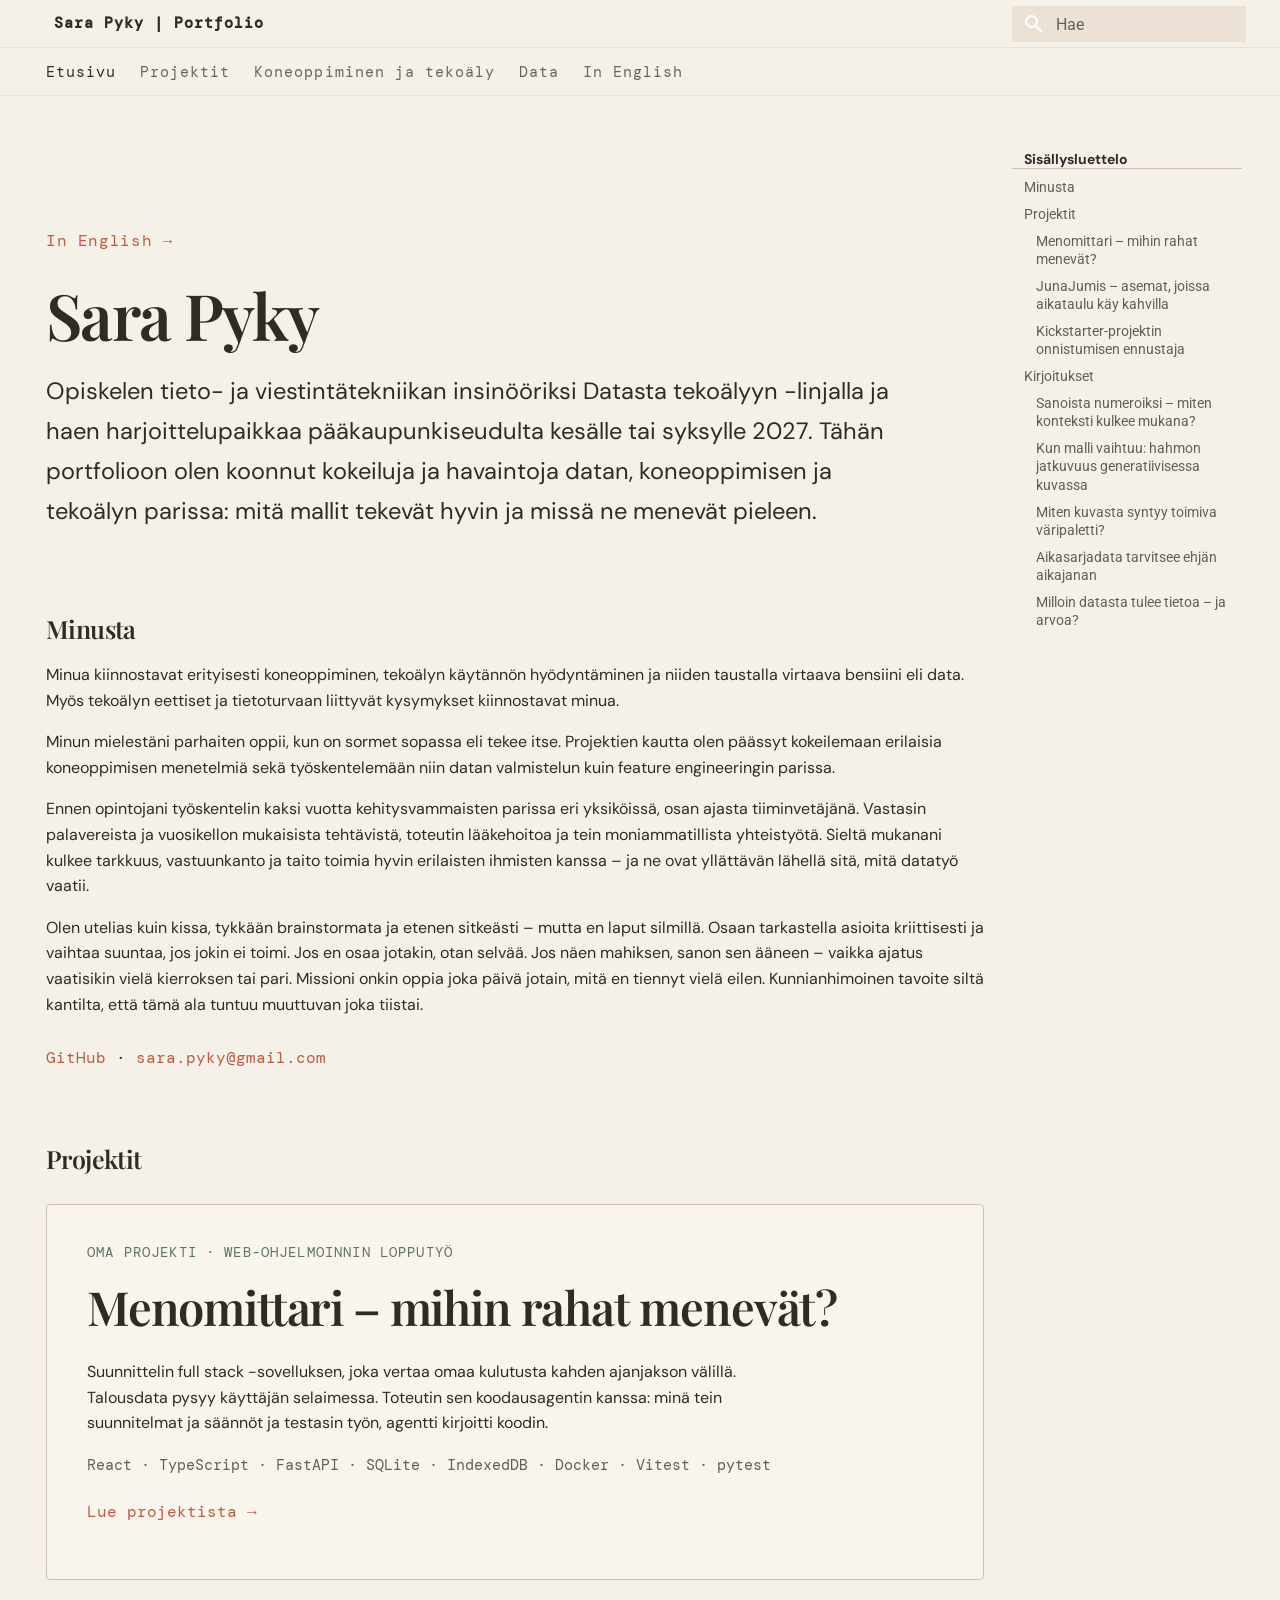
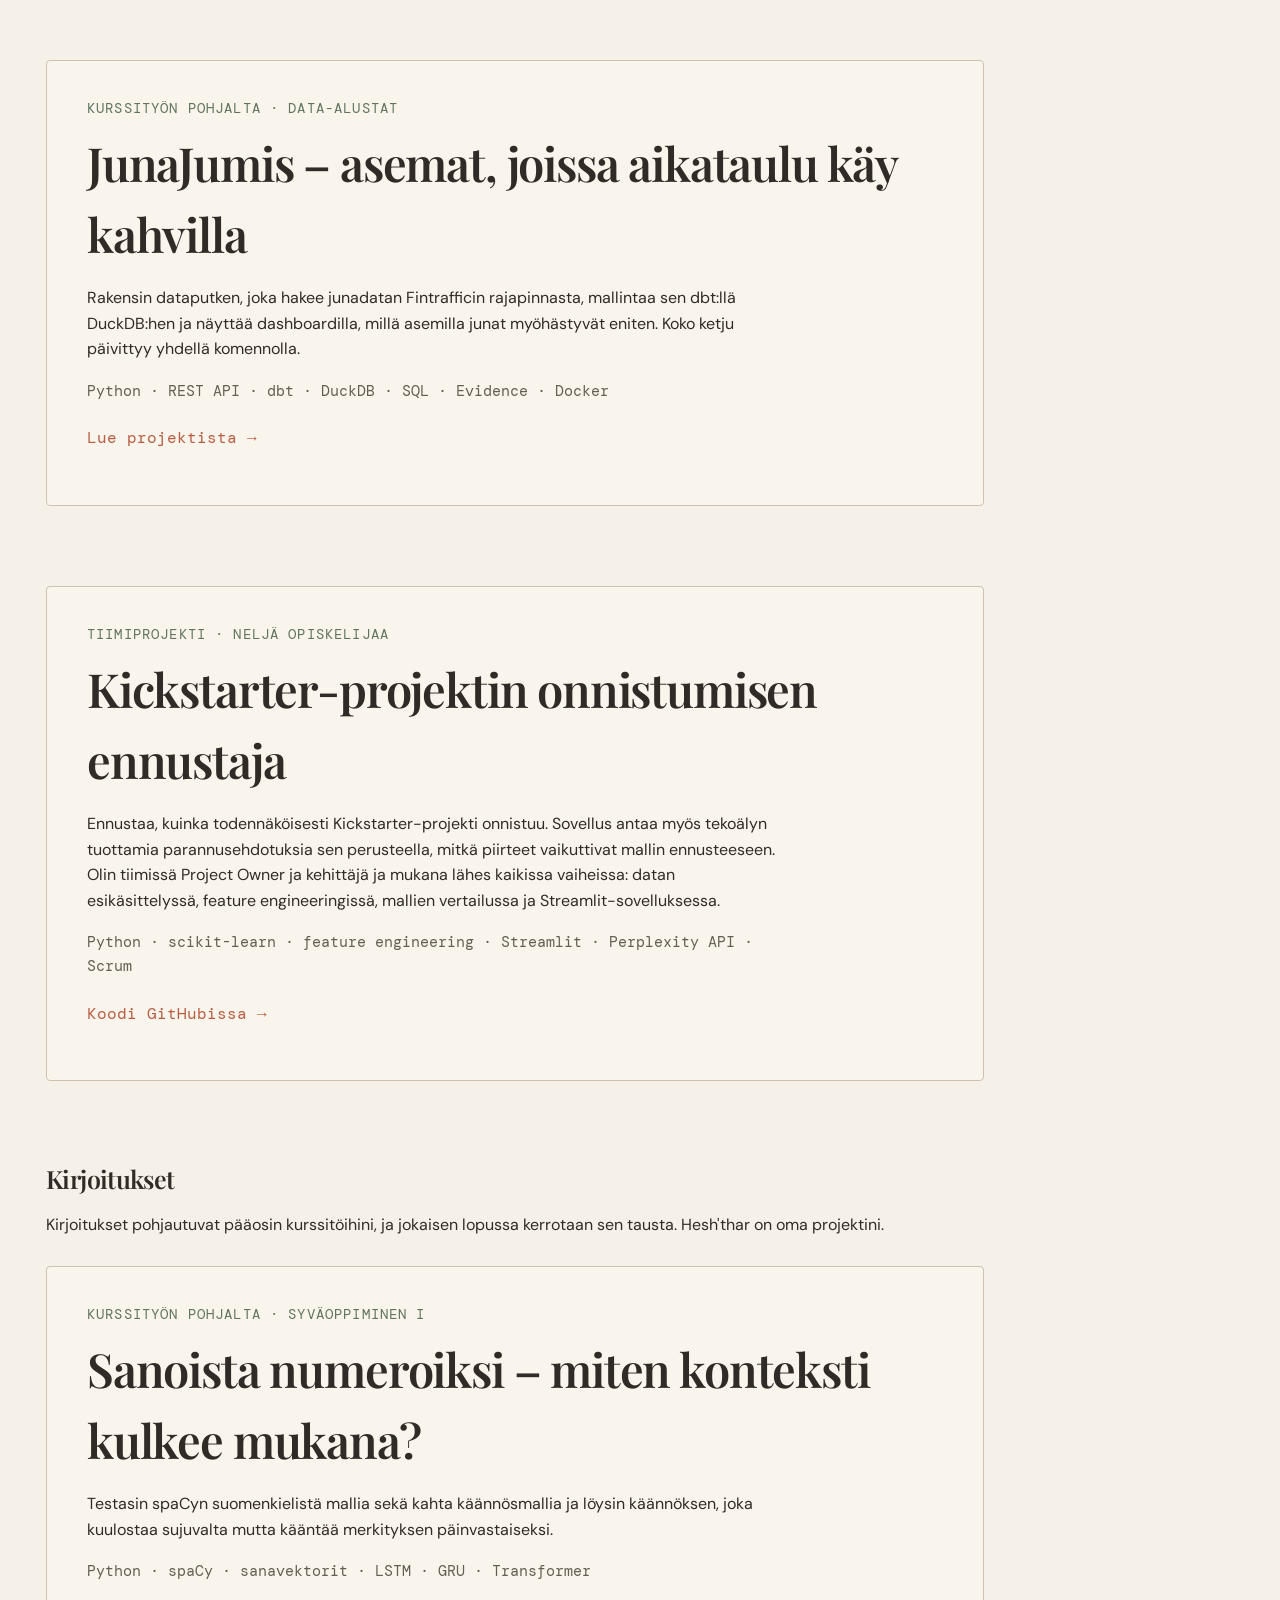
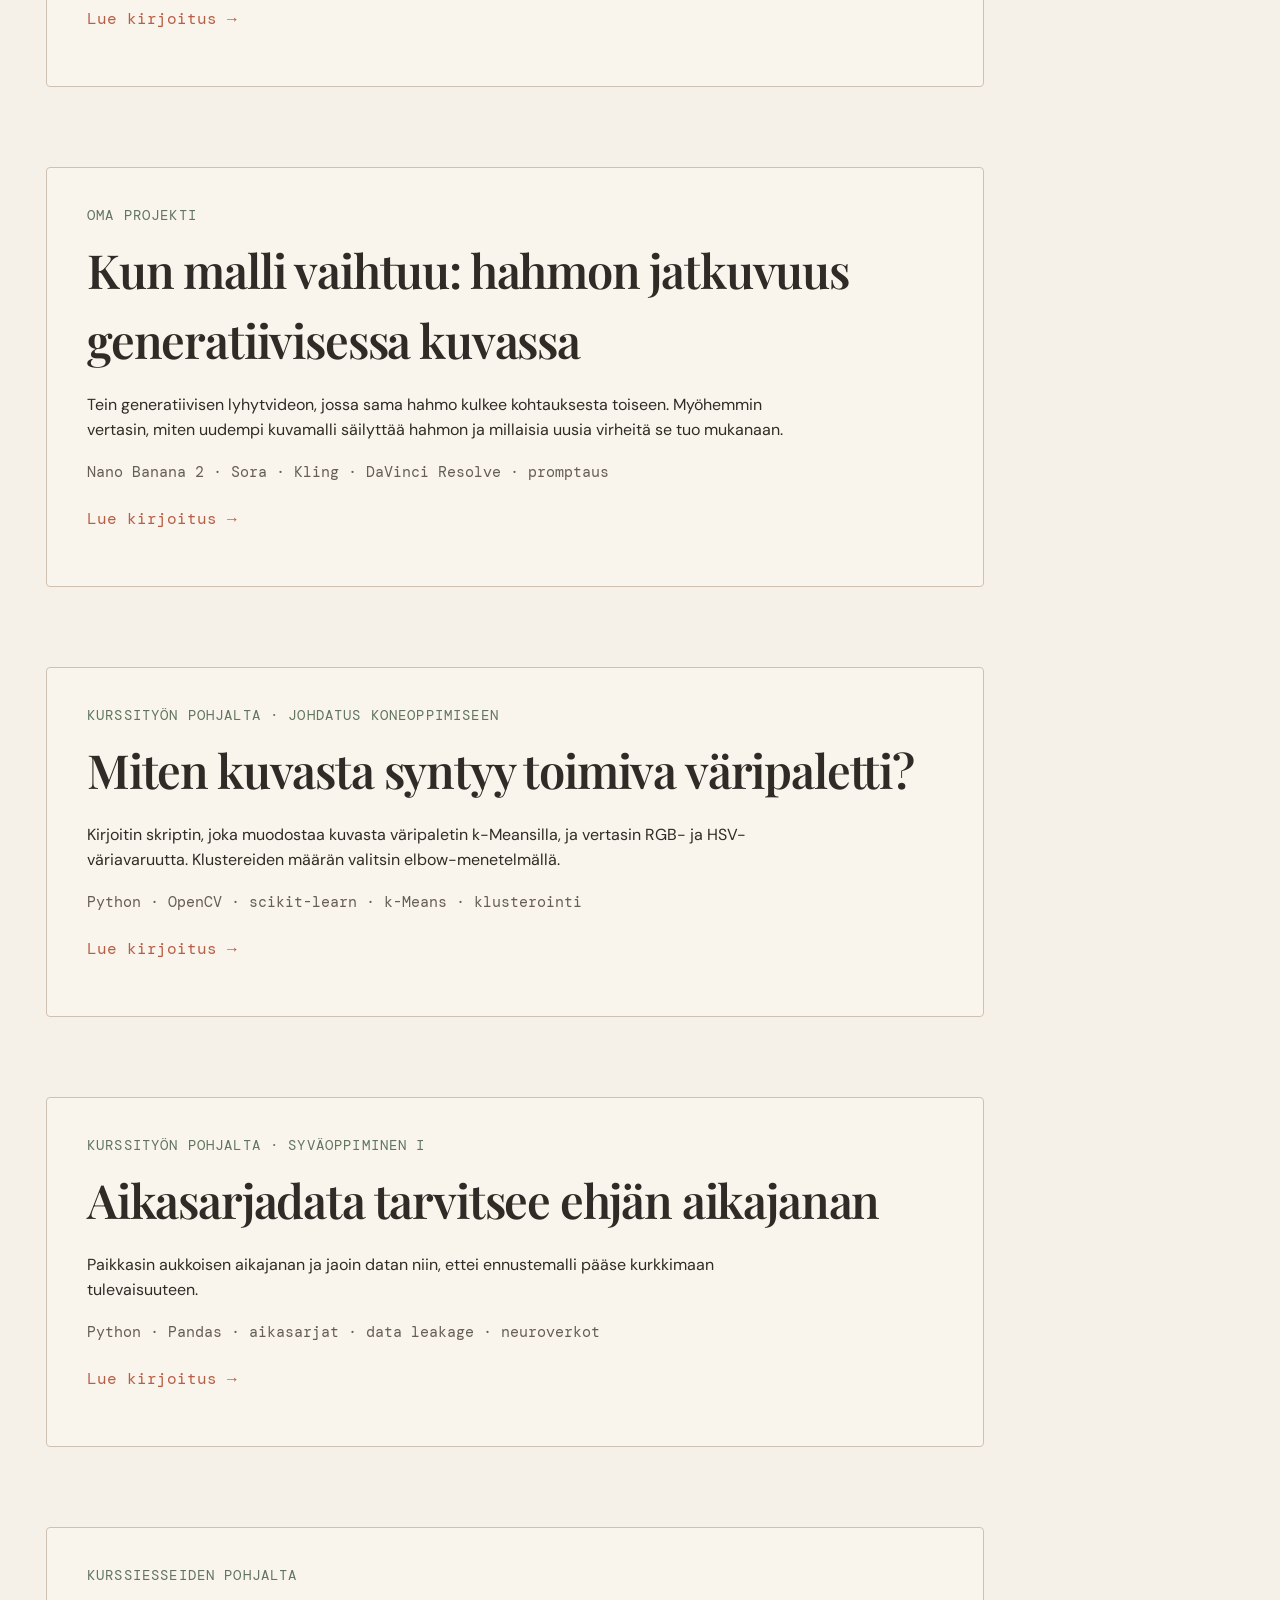
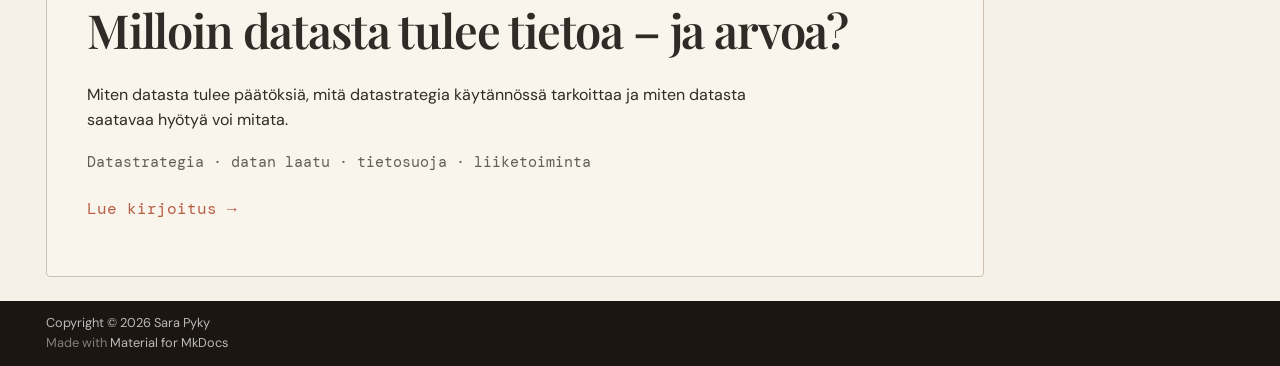
==== index.html @ c386d6b2 "Deploy portfolio 26f3a82" ====
<!doctype html>
<html lang="fi" class="no-js">
  <head>
    
      <meta charset="utf-8">
      <meta name="viewport" content="width=device-width,initial-scale=1">
      
        <meta name="description" content="Datasta tekoälyyn -opiskelijan kokeiluja ja kirjoituksia datasta, koneoppimisesta ja tekoälystä">
      
      
      
        <link rel="canonical" href="https://tuuturulla.github.io/">
      
      
      
        <link rel="next" href="projektit/menomittari/">
      
      
        
      
      
      <link rel="icon" href="assets/images/favicon.png">
      <meta name="generator" content="mkdocs-1.6.1, mkdocs-material-9.8.2">
    
    
      
        <title>Sara Pyky | Portfolio</title>
      
    
    
      <link rel="stylesheet" href="assets/stylesheets/main.57a0d79d.min.css">
      
        
        <link rel="stylesheet" href="assets/stylesheets/palette.fb2fffe2.min.css">
      
      


    
    
      
    
    
      
        
        
        <link rel="preconnect" href="https://fonts.gstatic.com" crossorigin>
        <link rel="stylesheet" href="https://fonts.googleapis.com/css?family=Roboto:300,300i,400,400i,700,700i%7CRoboto+Mono:400,400i,700,700i&display=fallback">
        <style>:root{--md-text-font:"Roboto";--md-code-font:"Roboto Mono"}</style>
      
    
    
      <link rel="stylesheet" href="stylesheets/extra.css">
    
    <script>__md_scope=new URL(".",location),__md_hash=e=>[...e].reduce(((e,_)=>(e<<5)-e+_.charCodeAt(0)),0),__md_get=(e,_=localStorage,t=__md_scope)=>JSON.parse(_.getItem(t.pathname+"."+e)),__md_set=(e,_,t=localStorage,a=__md_scope)=>{try{t.setItem(a.pathname+"."+e,JSON.stringify(_))}catch(e){}}</script>
    
      

    
    
  </head>
  
  
    
    
      
    
    
    
    
    <body dir="ltr" data-md-color-scheme="portfolio" data-md-color-primary="custom" data-md-color-accent="custom">
  
    
    <input class="md-toggle" data-md-toggle="drawer" type="checkbox" id="__drawer" autocomplete="off">
    <input class="md-toggle" data-md-toggle="search" type="checkbox" id="__search" autocomplete="off">
    <label class="md-overlay" for="__drawer"></label>
    <div data-md-component="skip">
      
        
        <a href="#sara-pyky" class="md-skip">
          Hyppää sisältöön
        </a>
      
    </div>
    <div data-md-component="announce">
      
    </div>
    
    
      

<header class="md-header" data-md-component="header">
  <nav class="md-header__inner md-grid" aria-label="Ylätunniste">
    <a href="." title="Sara Pyky | Portfolio" class="md-header__button md-logo" aria-label="Sara Pyky | Portfolio" data-md-component="logo">
      
  
  <svg xmlns="http://www.w3.org/2000/svg" viewBox="0 0 24 24"><path d="M12 8a3 3 0 0 0 3-3 3 3 0 0 0-3-3 3 3 0 0 0-3 3 3 3 0 0 0 3 3m0 3.54C9.64 9.35 6.5 8 3 8v11c3.5 0 6.64 1.35 9 3.54 2.36-2.19 5.5-3.54 9-3.54V8c-3.5 0-6.64 1.35-9 3.54"/></svg>

    </a>
    <label class="md-header__button md-icon" for="__drawer">
      
      <svg xmlns="http://www.w3.org/2000/svg" viewBox="0 0 24 24"><path d="M3 6h18v2H3zm0 5h18v2H3zm0 5h18v2H3z"/></svg>
    </label>
    <div class="md-header__title" data-md-component="header-title">
      <div class="md-header__ellipsis">
        <div class="md-header__topic">
          <span class="md-ellipsis">
            Sara Pyky | Portfolio
          </span>
        </div>
        <div class="md-header__topic" data-md-component="header-topic">
          <span class="md-ellipsis">
            
              Etusivu
            
          </span>
        </div>
      </div>
    </div>
    
      
        <form class="md-header__option" data-md-component="palette">
  
    
    
    
    <input class="md-option" data-md-color-media="(prefers-color-scheme: light)" data-md-color-scheme="portfolio" data-md-color-primary="custom" data-md-color-accent="custom"  aria-hidden="true"  type="radio" name="__palette" id="__palette_0">
    
  
    
    
    
    <input class="md-option" data-md-color-media="(prefers-color-scheme: dark)" data-md-color-scheme="slate" data-md-color-primary="custom" data-md-color-accent="custom"  aria-hidden="true"  type="radio" name="__palette" id="__palette_1">
    
  
</form>
      
    
    
      <script>var palette=__md_get("__palette");if(palette&&palette.color){if("(prefers-color-scheme)"===palette.color.media){var media=matchMedia("(prefers-color-scheme: light)"),input=document.querySelector(media.matches?"[data-md-color-media='(prefers-color-scheme: light)']":"[data-md-color-media='(prefers-color-scheme: dark)']");palette.color.media=input.getAttribute("data-md-color-media"),palette.color.scheme=input.getAttribute("data-md-color-scheme"),palette.color.primary=input.getAttribute("data-md-color-primary"),palette.color.accent=input.getAttribute("data-md-color-accent")}for(var[key,value]of Object.entries(palette.color))document.body.setAttribute("data-md-color-"+key,value)}</script>
    
    
    
      
      
        <label class="md-header__button md-icon" for="__search">
          
          <svg xmlns="http://www.w3.org/2000/svg" viewBox="0 0 24 24"><path d="M9.5 3A6.5 6.5 0 0 1 16 9.5c0 1.61-.59 3.09-1.56 4.23l.27.27h.79l5 5-1.5 1.5-5-5v-.79l-.27-.27A6.52 6.52 0 0 1 9.5 16 6.5 6.5 0 0 1 3 9.5 6.5 6.5 0 0 1 9.5 3m0 2C7 5 5 7 5 9.5S7 14 9.5 14 14 12 14 9.5 12 5 9.5 5"/></svg>
        </label>
        <div class="md-search" data-md-component="search" role="dialog">
  <label class="md-search__overlay" for="__search"></label>
  <div class="md-search__inner" role="search">
    <form class="md-search__form" name="search">
      <input type="text" class="md-search__input" name="query" aria-label="Hae" placeholder="Hae" autocapitalize="off" autocorrect="off" autocomplete="off" spellcheck="false" data-md-component="search-query" required>
      <label class="md-search__icon md-icon" for="__search">
        
        <svg xmlns="http://www.w3.org/2000/svg" viewBox="0 0 24 24"><path d="M9.5 3A6.5 6.5 0 0 1 16 9.5c0 1.61-.59 3.09-1.56 4.23l.27.27h.79l5 5-1.5 1.5-5-5v-.79l-.27-.27A6.52 6.52 0 0 1 9.5 16 6.5 6.5 0 0 1 3 9.5 6.5 6.5 0 0 1 9.5 3m0 2C7 5 5 7 5 9.5S7 14 9.5 14 14 12 14 9.5 12 5 9.5 5"/></svg>
        
        <svg xmlns="http://www.w3.org/2000/svg" viewBox="0 0 24 24"><path d="M20 11v2H8l5.5 5.5-1.42 1.42L4.16 12l7.92-7.92L13.5 5.5 8 11z"/></svg>
      </label>
      <nav class="md-search__options" aria-label="Haku">
        
        <button type="reset" class="md-search__icon md-icon" title="Tyhjää" aria-label="Tyhjää" tabindex="-1">
          
          <svg xmlns="http://www.w3.org/2000/svg" viewBox="0 0 24 24"><path d="M19 6.41 17.59 5 12 10.59 6.41 5 5 6.41 10.59 12 5 17.59 6.41 19 12 13.41 17.59 19 19 17.59 13.41 12z"/></svg>
        </button>
      </nav>
      
    </form>
    <div class="md-search__output">
      <div class="md-search__scrollwrap" tabindex="0" data-md-scrollfix>
        <div class="md-search-result" data-md-component="search-result">
          <div class="md-search-result__meta">
            Aloitetaan hakua
          </div>
          <ol class="md-search-result__list" role="presentation"></ol>
        </div>
      </div>
    </div>
  </div>
</div>
      
    
    
  </nav>
  
</header>
    
    <div class="md-container" data-md-component="container">
      
      
        
          
            
<nav class="md-tabs" aria-label="Välilehdet" data-md-component="tabs">
  <div class="md-grid">
    <ul class="md-tabs__list">
      
        
  
  
  
    
  
  
    <li class="md-tabs__item md-tabs__item--active">
      <a href="." class="md-tabs__link">
        
  
  
    
  
  Etusivu

      </a>
    </li>
  

      
        
  
  
  
  
    
    
      <li class="md-tabs__item">
        <a href="projektit/menomittari/" class="md-tabs__link">
          
  
  
  Projektit

        </a>
      </li>
    
  

      
        
  
  
  
  
    
    
      <li class="md-tabs__item">
        <a href="kirjoitukset/kieli-ja-konteksti/" class="md-tabs__link">
          
  
  
  Koneoppiminen ja tekoäly

        </a>
      </li>
    
  

      
        
  
  
  
  
    
    
      <li class="md-tabs__item">
        <a href="kirjoitukset/aikasarjojen-aikajarjestys/" class="md-tabs__link">
          
  
  
  Data

        </a>
      </li>
    
  

      
        
  
  
  
  
    <li class="md-tabs__item">
      <a href="en/" class="md-tabs__link">
        
  
  
    
  
  In English

      </a>
    </li>
  

      
    </ul>
  </div>
</nav>
          
        
      
      <main class="md-main" data-md-component="main">
        <div class="md-main__inner md-grid">
          
            
              
                
              
              <div class="md-sidebar md-sidebar--primary" data-md-component="sidebar" data-md-type="navigation" hidden>
                <div class="md-sidebar__scrollwrap">
                  <div class="md-sidebar__inner">
                    


  


<nav class="md-nav md-nav--primary md-nav--lifted" aria-label="Navigaatio" data-md-level="0">
  <label class="md-nav__title" for="__drawer">
    <a href="." title="Sara Pyky | Portfolio" class="md-nav__button md-logo" aria-label="Sara Pyky | Portfolio" data-md-component="logo">
      
  
  <svg xmlns="http://www.w3.org/2000/svg" viewBox="0 0 24 24"><path d="M12 8a3 3 0 0 0 3-3 3 3 0 0 0-3-3 3 3 0 0 0-3 3 3 3 0 0 0 3 3m0 3.54C9.64 9.35 6.5 8 3 8v11c3.5 0 6.64 1.35 9 3.54 2.36-2.19 5.5-3.54 9-3.54V8c-3.5 0-6.64 1.35-9 3.54"/></svg>

    </a>
    Sara Pyky | Portfolio
  </label>
  
  <ul class="md-nav__list" data-md-scrollfix>
    
      
      
  
  
    
  
  
  
    <li class="md-nav__item md-nav__item--active">
      
      <input class="md-nav__toggle md-toggle" type="checkbox" id="__toc">
      
      
        
      
      
        <label class="md-nav__link md-nav__link--active" for="__toc">
          
  
  
  <span class="md-ellipsis">
    
  
    Etusivu
  

    
  </span>
  
  

          <span class="md-nav__icon md-icon"></span>
        </label>
      
      <a href="." class="md-nav__link md-nav__link--active">
        
  
  
  <span class="md-ellipsis">
    
  
    Etusivu
  

    
  </span>
  
  

      </a>
      
        

<nav class="md-nav md-nav--secondary" aria-label="Sisällysluettelo">
  
  
  
    
  
  
    <label class="md-nav__title" for="__toc">
      <span class="md-nav__icon md-icon"></span>
      Sisällysluettelo
    </label>
    <ul class="md-nav__list" data-md-component="toc" data-md-scrollfix>
      
        <li class="md-nav__item">
  <a href="#minusta" class="md-nav__link">
    <span class="md-ellipsis">
      
        Minusta
      
    </span>
  </a>
  
</li>
      
        <li class="md-nav__item">
  <a href="#projektit" class="md-nav__link">
    <span class="md-ellipsis">
      
        Projektit
      
    </span>
  </a>
  
    <nav class="md-nav" aria-label="Projektit">
      <ul class="md-nav__list">
        
          <li class="md-nav__item">
  <a href="#menomittari-mihin-rahat-menevat" class="md-nav__link">
    <span class="md-ellipsis">
      
        Menomittari – mihin rahat menevät?
      
    </span>
  </a>
  
</li>
        
          <li class="md-nav__item">
  <a href="#junajumis-asemat-joissa-aikataulu-kay-kahvilla" class="md-nav__link">
    <span class="md-ellipsis">
      
        JunaJumis – asemat, joissa aikataulu käy kahvilla
      
    </span>
  </a>
  
</li>
        
          <li class="md-nav__item">
  <a href="#kickstarter-projektin-onnistumisen-ennustaja" class="md-nav__link">
    <span class="md-ellipsis">
      
        Kickstarter-projektin onnistumisen ennustaja
      
    </span>
  </a>
  
</li>
        
      </ul>
    </nav>
  
</li>
      
        <li class="md-nav__item">
  <a href="#kirjoitukset" class="md-nav__link">
    <span class="md-ellipsis">
      
        Kirjoitukset
      
    </span>
  </a>
  
    <nav class="md-nav" aria-label="Kirjoitukset">
      <ul class="md-nav__list">
        
          <li class="md-nav__item">
  <a href="#sanoista-numeroiksi-miten-konteksti-kulkee-mukana" class="md-nav__link">
    <span class="md-ellipsis">
      
        Sanoista numeroiksi – miten konteksti kulkee mukana?
      
    </span>
  </a>
  
</li>
        
          <li class="md-nav__item">
  <a href="#kun-malli-vaihtuu-hahmon-jatkuvuus-generatiivisessa-kuvassa" class="md-nav__link">
    <span class="md-ellipsis">
      
        Kun malli vaihtuu: hahmon jatkuvuus generatiivisessa kuvassa
      
    </span>
  </a>
  
</li>
        
          <li class="md-nav__item">
  <a href="#miten-kuvasta-syntyy-toimiva-varipaletti" class="md-nav__link">
    <span class="md-ellipsis">
      
        Miten kuvasta syntyy toimiva väripaletti?
      
    </span>
  </a>
  
</li>
        
          <li class="md-nav__item">
  <a href="#aikasarjadata-tarvitsee-ehjan-aikajanan" class="md-nav__link">
    <span class="md-ellipsis">
      
        Aikasarjadata tarvitsee ehjän aikajanan
      
    </span>
  </a>
  
</li>
        
          <li class="md-nav__item">
  <a href="#milloin-datasta-tulee-tietoa-ja-arvoa" class="md-nav__link">
    <span class="md-ellipsis">
      
        Milloin datasta tulee tietoa – ja arvoa?
      
    </span>
  </a>
  
</li>
        
      </ul>
    </nav>
  
</li>
      
    </ul>
  
</nav>
      
    </li>
  

    
      
      
  
  
  
  
    
    
    
    
      
      
    
    
    <li class="md-nav__item md-nav__item--nested">
      
        
        
        <input class="md-nav__toggle md-toggle " type="checkbox" id="__nav_2" >
        
          
          <label class="md-nav__link" for="__nav_2" id="__nav_2_label" tabindex="0">
            
  
  
  <span class="md-ellipsis">
    
  
    Projektit
  

    
  </span>
  
  

            <span class="md-nav__icon md-icon"></span>
          </label>
        
        <nav class="md-nav" data-md-level="1" aria-labelledby="__nav_2_label" aria-expanded="false">
          <label class="md-nav__title" for="__nav_2">
            <span class="md-nav__icon md-icon"></span>
            
  
    Projektit
  

          </label>
          <ul class="md-nav__list" data-md-scrollfix>
            
              
                
  
  
  
  
    <li class="md-nav__item">
      <a href="projektit/menomittari/" class="md-nav__link">
        
  
  
  <span class="md-ellipsis">
    
  
    Menomittari – mihin rahat menevät?
  

    
  </span>
  
  

      </a>
    </li>
  

              
            
              
                
  
  
  
  
    <li class="md-nav__item">
      <a href="projektit/junajumis/" class="md-nav__link">
        
  
  
  <span class="md-ellipsis">
    
  
    JunaJumis – asemat, joissa aikataulu käy kahvilla
  

    
  </span>
  
  

      </a>
    </li>
  

              
            
          </ul>
        </nav>
      
    </li>
  

    
      
      
  
  
  
  
    
    
    
    
      
      
    
    
    <li class="md-nav__item md-nav__item--nested">
      
        
        
        <input class="md-nav__toggle md-toggle " type="checkbox" id="__nav_3" >
        
          
          <label class="md-nav__link" for="__nav_3" id="__nav_3_label" tabindex="0">
            
  
  
  <span class="md-ellipsis">
    
  
    Koneoppiminen ja tekoäly
  

    
  </span>
  
  

            <span class="md-nav__icon md-icon"></span>
          </label>
        
        <nav class="md-nav" data-md-level="1" aria-labelledby="__nav_3_label" aria-expanded="false">
          <label class="md-nav__title" for="__nav_3">
            <span class="md-nav__icon md-icon"></span>
            
  
    Koneoppiminen ja tekoäly
  

          </label>
          <ul class="md-nav__list" data-md-scrollfix>
            
              
                
  
  
  
  
    <li class="md-nav__item">
      <a href="kirjoitukset/kieli-ja-konteksti/" class="md-nav__link">
        
  
  
  <span class="md-ellipsis">
    
  
    Sanoista numeroiksi
  

    
  </span>
  
  

      </a>
    </li>
  

              
            
              
                
  
  
  
  
    <li class="md-nav__item">
      <a href="kirjoitukset/genai-hahmon-jatkuvuus/" class="md-nav__link">
        
  
  
  <span class="md-ellipsis">
    
  
    Kun malli vaihtuu: hahmon jatkuvuus generatiivisessa kuvassa
  

    
  </span>
  
  

      </a>
    </li>
  

              
            
              
                
  
  
  
  
    <li class="md-nav__item">
      <a href="kirjoitukset/kuvan-varit/" class="md-nav__link">
        
  
  
  <span class="md-ellipsis">
    
  
    Miten kuvasta syntyy toimiva väripaletti?
  

    
  </span>
  
  

      </a>
    </li>
  

              
            
          </ul>
        </nav>
      
    </li>
  

    
      
      
  
  
  
  
    
    
    
    
      
      
    
    
    <li class="md-nav__item md-nav__item--nested">
      
        
        
        <input class="md-nav__toggle md-toggle " type="checkbox" id="__nav_4" >
        
          
          <label class="md-nav__link" for="__nav_4" id="__nav_4_label" tabindex="0">
            
  
  
  <span class="md-ellipsis">
    
  
    Data
  

    
  </span>
  
  

            <span class="md-nav__icon md-icon"></span>
          </label>
        
        <nav class="md-nav" data-md-level="1" aria-labelledby="__nav_4_label" aria-expanded="false">
          <label class="md-nav__title" for="__nav_4">
            <span class="md-nav__icon md-icon"></span>
            
  
    Data
  

          </label>
          <ul class="md-nav__list" data-md-scrollfix>
            
              
                
  
  
  
  
    <li class="md-nav__item">
      <a href="kirjoitukset/aikasarjojen-aikajarjestys/" class="md-nav__link">
        
  
  
  <span class="md-ellipsis">
    
  
    Aikasarjadata tarvitsee ehjän aikajanan
  

    
  </span>
  
  

      </a>
    </li>
  

              
            
              
                
  
  
  
  
    <li class="md-nav__item">
      <a href="kirjoitukset/datasta-tietoa-ja-arvoa/" class="md-nav__link">
        
  
  
  <span class="md-ellipsis">
    
  
    Milloin datasta tulee tietoa – ja arvoa?
  

    
  </span>
  
  

      </a>
    </li>
  

              
            
          </ul>
        </nav>
      
    </li>
  

    
      
      
  
  
  
  
    <li class="md-nav__item">
      <a href="en/" class="md-nav__link">
        
  
  
  <span class="md-ellipsis">
    
  
    In English
  

    
  </span>
  
  

      </a>
    </li>
  

    
  </ul>
</nav>
                  </div>
                </div>
              </div>
            
            
              
                
              
              <div class="md-sidebar md-sidebar--secondary" data-md-component="sidebar" data-md-type="toc" >
                <div class="md-sidebar__scrollwrap">
                  <div class="md-sidebar__inner">
                    

<nav class="md-nav md-nav--secondary" aria-label="Sisällysluettelo">
  
  
  
    
  
  
    <label class="md-nav__title" for="__toc">
      <span class="md-nav__icon md-icon"></span>
      Sisällysluettelo
    </label>
    <ul class="md-nav__list" data-md-component="toc" data-md-scrollfix>
      
        <li class="md-nav__item">
  <a href="#minusta" class="md-nav__link">
    <span class="md-ellipsis">
      
        Minusta
      
    </span>
  </a>
  
</li>
      
        <li class="md-nav__item">
  <a href="#projektit" class="md-nav__link">
    <span class="md-ellipsis">
      
        Projektit
      
    </span>
  </a>
  
    <nav class="md-nav" aria-label="Projektit">
      <ul class="md-nav__list">
        
          <li class="md-nav__item">
  <a href="#menomittari-mihin-rahat-menevat" class="md-nav__link">
    <span class="md-ellipsis">
      
        Menomittari – mihin rahat menevät?
      
    </span>
  </a>
  
</li>
        
          <li class="md-nav__item">
  <a href="#junajumis-asemat-joissa-aikataulu-kay-kahvilla" class="md-nav__link">
    <span class="md-ellipsis">
      
        JunaJumis – asemat, joissa aikataulu käy kahvilla
      
    </span>
  </a>
  
</li>
        
          <li class="md-nav__item">
  <a href="#kickstarter-projektin-onnistumisen-ennustaja" class="md-nav__link">
    <span class="md-ellipsis">
      
        Kickstarter-projektin onnistumisen ennustaja
      
    </span>
  </a>
  
</li>
        
      </ul>
    </nav>
  
</li>
      
        <li class="md-nav__item">
  <a href="#kirjoitukset" class="md-nav__link">
    <span class="md-ellipsis">
      
        Kirjoitukset
      
    </span>
  </a>
  
    <nav class="md-nav" aria-label="Kirjoitukset">
      <ul class="md-nav__list">
        
          <li class="md-nav__item">
  <a href="#sanoista-numeroiksi-miten-konteksti-kulkee-mukana" class="md-nav__link">
    <span class="md-ellipsis">
      
        Sanoista numeroiksi – miten konteksti kulkee mukana?
      
    </span>
  </a>
  
</li>
        
          <li class="md-nav__item">
  <a href="#kun-malli-vaihtuu-hahmon-jatkuvuus-generatiivisessa-kuvassa" class="md-nav__link">
    <span class="md-ellipsis">
      
        Kun malli vaihtuu: hahmon jatkuvuus generatiivisessa kuvassa
      
    </span>
  </a>
  
</li>
        
          <li class="md-nav__item">
  <a href="#miten-kuvasta-syntyy-toimiva-varipaletti" class="md-nav__link">
    <span class="md-ellipsis">
      
        Miten kuvasta syntyy toimiva väripaletti?
      
    </span>
  </a>
  
</li>
        
          <li class="md-nav__item">
  <a href="#aikasarjadata-tarvitsee-ehjan-aikajanan" class="md-nav__link">
    <span class="md-ellipsis">
      
        Aikasarjadata tarvitsee ehjän aikajanan
      
    </span>
  </a>
  
</li>
        
          <li class="md-nav__item">
  <a href="#milloin-datasta-tulee-tietoa-ja-arvoa" class="md-nav__link">
    <span class="md-ellipsis">
      
        Milloin datasta tulee tietoa – ja arvoa?
      
    </span>
  </a>
  
</li>
        
      </ul>
    </nav>
  
</li>
      
    </ul>
  
</nav>
                  </div>
                </div>
              </div>
            
          
          
            <div class="md-content" data-md-component="content">
              
              <article class="md-content__inner md-typeset">
                
                  
  




<div class="hero">
<p><a class="lang-switch" href="en/">In English →</a></p>
<h1 id="sara-pyky">Sara Pyky</h1>
<p>Opiskelen tieto- ja viestintätekniikan insinööriksi Datasta tekoälyyn -linjalla ja haen harjoittelupaikkaa pääkaupunkiseudulta kesälle tai syksylle 2027. Tähän portfolioon olen koonnut kokeiluja ja havaintoja datan, koneoppimisen ja tekoälyn parissa: mitä mallit tekevät hyvin ja missä ne menevät pieleen.</p>
</div>
<h2 id="minusta">Minusta</h2>
<p>Minua kiinnostavat erityisesti koneoppiminen, tekoälyn käytännön hyödyntäminen ja niiden taustalla virtaava bensiini eli data. Myös tekoälyn eettiset ja tietoturvaan liittyvät kysymykset kiinnostavat minua.</p>
<p>Minun mielestäni parhaiten oppii, kun on sormet sopassa eli tekee itse. Projektien kautta olen päässyt kokeilemaan erilaisia koneoppimisen menetelmiä sekä työskentelemään niin datan valmistelun kuin feature engineeringin parissa.</p>
<p>Ennen opintojani työskentelin kaksi vuotta kehitysvammaisten parissa eri yksiköissä, osan ajasta tiiminvetäjänä. Vastasin palavereista ja vuosikellon mukaisista tehtävistä, toteutin lääkehoitoa ja tein moniammatillista yhteistyötä. Sieltä mukanani kulkee tarkkuus, vastuunkanto ja taito toimia hyvin erilaisten ihmisten kanssa – ja ne ovat yllättävän lähellä sitä, mitä datatyö vaatii.</p>
<p>Olen utelias kuin kissa, tykkään brainstormata ja etenen sitkeästi – mutta en laput silmillä. Osaan tarkastella asioita kriittisesti ja vaihtaa suuntaa, jos jokin ei toimi. Jos en osaa jotakin, otan selvää. Jos näen mahiksen, sanon sen ääneen – vaikka ajatus vaatisikin vielä kierroksen tai pari. Missioni onkin oppia joka päivä jotain, mitä en tiennyt vielä eilen. Kunnianhimoinen tavoite siltä kantilta, että tämä ala tuntuu muuttuvan joka tiistai.</p>
<div class="profile-links">
<p><a href="https://github.com/tuuturulla">GitHub</a> · <a href="mailto:sara.pyky@gmail.com">sara.pyky@gmail.com</a></p>
</div>
<h2 id="projektit">Projektit</h2>
<div class="article-card">
<p class="card-meta">Oma projekti · Web-ohjelmoinnin lopputyö</p>
<h3 id="menomittari-mihin-rahat-menevat">Menomittari – mihin rahat menevät?</h3>
<p>Suunnittelin full stack -sovelluksen, joka vertaa omaa kulutusta kahden ajanjakson välillä. Talousdata pysyy käyttäjän selaimessa. Toteutin sen koodausagentin kanssa: minä tein suunnitelmat ja säännöt ja testasin työn, agentti kirjoitti koodin.</p>
<p class="card-tags">React · TypeScript · FastAPI · SQLite · IndexedDB · Docker · Vitest · pytest</p>
<p><a class="card-link" href="projektit/menomittari/">Lue projektista →</a></p>
</div>
<div class="article-card">
<p class="card-meta">Kurssityön pohjalta · Data-alustat</p>
<h3 id="junajumis-asemat-joissa-aikataulu-kay-kahvilla">JunaJumis – asemat, joissa aikataulu käy kahvilla</h3>
<p>Rakensin dataputken, joka hakee junadatan Fintrafficin rajapinnasta, mallintaa sen dbt:llä DuckDB:hen ja näyttää dashboardilla, millä asemilla junat myöhästyvät eniten. Koko ketju päivittyy yhdellä komennolla.</p>
<p class="card-tags">Python · REST API · dbt · DuckDB · SQL · Evidence · Docker</p>
<p><a class="card-link" href="projektit/junajumis/">Lue projektista →</a></p>
</div>
<div class="article-card">
<p class="card-meta">Tiimiprojekti · neljä opiskelijaa</p>
<h3 id="kickstarter-projektin-onnistumisen-ennustaja">Kickstarter-projektin onnistumisen ennustaja</h3>
<p>Ennustaa, kuinka todennäköisesti Kickstarter-projekti onnistuu. Sovellus antaa myös tekoälyn tuottamia parannusehdotuksia sen perusteella, mitkä piirteet vaikuttivat mallin ennusteeseen. Olin tiimissä Project Owner ja kehittäjä ja mukana lähes kaikissa vaiheissa: datan esikäsittelyssä, feature engineeringissä, mallien vertailussa ja Streamlit-sovelluksessa.</p>
<p class="card-tags">Python · scikit-learn · feature engineering · Streamlit · Perplexity API · Scrum</p>
<p><a class="card-link" href="https://github.com/tuuturulla/ml-kickstarter-project">Koodi GitHubissa →</a></p>
</div>
<h2 id="kirjoitukset">Kirjoitukset</h2>
<p>Kirjoitukset pohjautuvat pääosin kurssitöihini, ja jokaisen lopussa kerrotaan sen tausta. Hesh'thar on oma projektini.</p>
<div class="article-card">
<p class="card-meta">Kurssityön pohjalta · Syväoppiminen I</p>
<h3 id="sanoista-numeroiksi-miten-konteksti-kulkee-mukana">Sanoista numeroiksi – miten konteksti kulkee mukana?</h3>
<p>Testasin spaCyn suomenkielistä mallia sekä kahta käännösmallia ja löysin käännöksen, joka kuulostaa sujuvalta mutta kääntää merkityksen päinvastaiseksi.</p>
<p class="card-tags">Python · spaCy · sanavektorit · LSTM · GRU · Transformer</p>
<p><a class="card-link" href="kirjoitukset/kieli-ja-konteksti/">Lue kirjoitus →</a></p>
</div>
<div class="article-card">
<p class="card-meta">Oma projekti</p>
<h3 id="kun-malli-vaihtuu-hahmon-jatkuvuus-generatiivisessa-kuvassa">Kun malli vaihtuu: hahmon jatkuvuus generatiivisessa kuvassa</h3>
<p>Tein generatiivisen lyhytvideon, jossa sama hahmo kulkee kohtauksesta toiseen. Myöhemmin vertasin, miten uudempi kuvamalli säilyttää hahmon ja millaisia uusia virheitä se tuo mukanaan.</p>
<p class="card-tags">Nano Banana 2 · Sora · Kling · DaVinci Resolve · promptaus</p>
<p><a class="card-link" href="kirjoitukset/genai-hahmon-jatkuvuus/">Lue kirjoitus →</a></p>
</div>
<div class="article-card">
<p class="card-meta">Kurssityön pohjalta · Johdatus koneoppimiseen</p>
<h3 id="miten-kuvasta-syntyy-toimiva-varipaletti">Miten kuvasta syntyy toimiva väripaletti?</h3>
<p>Kirjoitin skriptin, joka muodostaa kuvasta väripaletin k-Meansilla, ja vertasin RGB- ja HSV-väriavaruutta. Klustereiden määrän valitsin elbow-menetelmällä.</p>
<p class="card-tags">Python · OpenCV · scikit-learn · k-Means · klusterointi</p>
<p><a class="card-link" href="kirjoitukset/kuvan-varit/">Lue kirjoitus →</a></p>
</div>
<div class="article-card">
<p class="card-meta">Kurssityön pohjalta · Syväoppiminen I</p>
<h3 id="aikasarjadata-tarvitsee-ehjan-aikajanan">Aikasarjadata tarvitsee ehjän aikajanan</h3>
<p>Paikkasin aukkoisen aikajanan ja jaoin datan niin, ettei ennustemalli pääse kurkkimaan tulevaisuuteen.</p>
<p class="card-tags">Python · Pandas · aikasarjat · data leakage · neuroverkot</p>
<p><a class="card-link" href="kirjoitukset/aikasarjojen-aikajarjestys/">Lue kirjoitus →</a></p>
</div>
<div class="article-card">
<p class="card-meta">Kurssiesseiden pohjalta</p>
<h3 id="milloin-datasta-tulee-tietoa-ja-arvoa">Milloin datasta tulee tietoa – ja arvoa?</h3>
<p>Miten datasta tulee päätöksiä, mitä datastrategia käytännössä tarkoittaa ja miten datasta saatavaa hyötyä voi mitata.</p>
<p class="card-tags">Datastrategia · datan laatu · tietosuoja · liiketoiminta</p>
<p><a class="card-link" href="kirjoitukset/datasta-tietoa-ja-arvoa/">Lue kirjoitus →</a></p>
</div>







  
  




  



                
              </article>
            </div>
          
          
<script>var target=document.getElementById(location.hash.slice(1));target&&target.name&&(target.checked=target.name.startsWith("__tabbed_"))</script>
        </div>
        
          <button type="button" class="md-top md-icon" data-md-component="top" hidden>
  
  <svg xmlns="http://www.w3.org/2000/svg" viewBox="0 0 24 24"><path d="M13 20h-2V8l-5.5 5.5-1.42-1.42L12 4.16l7.92 7.92-1.42 1.42L13 8z"/></svg>
  Takaisin ylös
</button>
        
      </main>
      
        <footer class="md-footer">
  
  <div class="md-footer-meta md-typeset">
    <div class="md-footer-meta__inner md-grid">
      <div class="md-copyright">
  
    <div class="md-copyright__highlight">
      Copyright &copy; 2026 Sara Pyky
    </div>
  
  
    Made with
    <a href="https://squidfunk.github.io/mkdocs-material/" target="_blank" rel="noopener">
      Material for MkDocs
    </a>
  
</div>
      
    </div>
  </div>
</footer>
      
    </div>
    <div class="md-dialog" data-md-component="dialog">
      <div class="md-dialog__inner md-typeset"></div>
    </div>
    
    
    
      
      
      <script id="__config" type="application/json">{"annotate": null, "base": ".", "features": ["navigation.tabs", "navigation.top", "content.code.copy"], "search": "assets/javascripts/workers/search.a7633da7.min.js", "tags": null, "translations": {"clipboard.copied": "Kopioitu leikep\u00f6yd\u00e4lle", "clipboard.copy": "Kopioi leikep\u00f6yd\u00e4lle", "search.result.more.one": "1 lis\u00e4\u00e4 t\u00e4ll\u00e4 sivulla", "search.result.more.other": "# lis\u00e4\u00e4 t\u00e4ll\u00e4 sivulla", "search.result.none": "Ei t\u00e4sm\u00e4\u00e4vi\u00e4 dokumentteja", "search.result.one": "1 t\u00e4sm\u00e4\u00e4v\u00e4 dokumentti", "search.result.other": "# t\u00e4sm\u00e4\u00e4v\u00e4\u00e4 dokumenttia", "search.result.placeholder": "Kirjoita aloittaaksesi haun", "search.result.term.missing": "Puuttuu", "select.version": "Valitse versio"}, "version": null}</script>
    
    
      <script src="assets/javascripts/bundle.a5f9d56c.min.js"></script>
      
    
  </body>
</html>
---- assets/stylesheets/main.57a0d79d.min.css ----
@charset "UTF-8";html{box-sizing:border-box;-webkit-text-size-adjust:none;-moz-text-size-adjust:none;text-size-adjust:none}*,:after,:before{box-sizing:inherit}@media(prefers-reduced-motion){*,:after,:before{transition:none!important}}body{margin:0;-webkit-font-smoothing:antialiased;-moz-osx-font-smoothing:grayscale;--md-text-font-family:var(--md-text-font, _),
    -apple-system, BlinkMacSystemFont, Helvetica, Arial, sans-serif;--md-code-font-family:var(--md-code-font, _),
    SFMono-Regular, Consolas, Menlo, monospace}.md-typeset code:not(.focus-visible),a,button,input,label{-webkit-tap-highlight-color:transparent}a{color:inherit;text-decoration:none}hr{box-sizing:initial;display:block;height:.05rem;padding:0;overflow:visible;border:0}small{font-size:80%}sub,sup{line-height:1em}img{border-style:none}table{border-spacing:0;border-collapse:initial}td,th{font-weight:400;vertical-align:top}button{padding:0;margin:0;font-family:inherit;font-size:inherit;background:#0000;border:0}input{border:0;outline:none}:root{--md-primary-fg-color:#4051b5;--md-primary-fg-color--light:#5d6cc0;--md-primary-fg-color--dark:#303fa1;--md-primary-bg-color:#fff;--md-primary-bg-color--light:#ffffffb3;--md-accent-fg-color:#526cfe;--md-accent-fg-color--transparent:#526cfe1a;--md-accent-bg-color:#fff;--md-accent-bg-color--light:#ffffffb3;--md-typeset-table-sort-icon:url("data:image/svg+xml;charset=utf-8,<svg xmlns='http://www.w3.org/2000/svg' viewBox='0 0 24 24'><path d='m18 21-4-4h3V7h-3l4-4 4 4h-3v10h3M2 19v-2h10v2M2 13v-2h7v2M2 7V5h4v2z'/></svg>");--md-typeset-table-sort-icon--asc:url("data:image/svg+xml;charset=utf-8,<svg xmlns='http://www.w3.org/2000/svg' viewBox='0 0 24 24'><path d='M19 17h3l-4 4-4-4h3V3h2M2 17h10v2H2M6 5v2H2V5m0 6h7v2H2z'/></svg>");--md-typeset-table-sort-icon--desc:url("data:image/svg+xml;charset=utf-8,<svg xmlns='http://www.w3.org/2000/svg' viewBox='0 0 24 24'><path d='M19 7h3l-4-4-4 4h3v14h2M2 17h10v2H2M6 5v2H2V5m0 6h7v2H2z'/></svg>")}[data-md-color-scheme=default]{color-scheme:light}[data-md-color-scheme=default] img[src$="#gh-dark-mode-only"],[data-md-color-scheme=default] img[src$="#only-dark"]{display:none}:root,[data-md-color-scheme=default]{--md-hue:225deg;--md-default-fg-color:#000000de;--md-default-fg-color--light:#0000008a;--md-default-fg-color--lighter:#00000052;--md-default-fg-color--lightest:#00000012;--md-default-bg-color:#fff;--md-default-bg-color--light:#ffffffb3;--md-default-bg-color--lighter:#ffffff4d;--md-default-bg-color--lightest:#ffffff1f;--md-code-fg-color:#36464e;--md-code-bg-color:#f5f5f5;--md-code-bg-color--light:#f5f5f5b3;--md-code-bg-color--lighter:#f5f5f54d;--md-code-hl-color:#4287ff;--md-code-hl-color--light:#4287ff1a;--md-code-hl-number-color:#d52a2a;--md-code-hl-special-color:#db1457;--md-code-hl-function-color:#a846b9;--md-code-hl-constant-color:#6e59d9;--md-code-hl-keyword-color:#3f6ec6;--md-code-hl-string-color:#1c7d4d;--md-code-hl-name-color:var(--md-code-fg-color);--md-code-hl-operator-color:var(--md-default-fg-color--light);--md-code-hl-punctuation-color:var(--md-default-fg-color--light);--md-code-hl-comment-color:var(--md-default-fg-color--light);--md-code-hl-generic-color:var(--md-default-fg-color--light);--md-code-hl-variable-color:var(--md-default-fg-color--light);--md-typeset-color:var(--md-default-fg-color);--md-typeset-a-color:var(--md-primary-fg-color);--md-typeset-del-color:#f5503d26;--md-typeset-ins-color:#0bd57026;--md-typeset-kbd-color:#fafafa;--md-typeset-kbd-accent-color:#fff;--md-typeset-kbd-border-color:#b8b8b8;--md-typeset-mark-color:#ffff0080;--md-typeset-table-color:#0000001f;--md-typeset-table-color--light:#00000009;--md-admonition-fg-color:var(--md-default-fg-color);--md-admonition-bg-color:var(--md-default-bg-color);--md-warning-fg-color:#000000de;--md-warning-bg-color:#ff9;--md-footer-fg-color:#fff;--md-footer-fg-color--light:#ffffffb3;--md-footer-fg-color--lighter:#ffffff73;--md-footer-bg-color:#000000de;--md-footer-bg-color--dark:#00000052;--md-shadow-z1:0 0.2rem 0.5rem #0000000d,
    0 0 0.05rem #0000001a;--md-shadow-z2:0 0.2rem 0.5rem #0000001a,
    0 0 0.05rem #00000040;--md-shadow-z3:0 0.2rem 0.5rem #0003,
    0 0 0.05rem #00000059}.md-icon svg{display:block;width:1.2rem;height:1.2rem;fill:currentcolor}aside,body,input{font-family:var(--md-text-font-family);font-feature-settings:"kern","liga";color:var(--md-typeset-color)}code,kbd,pre{font-family:var(--md-code-font-family);font-feature-settings:"kern"}.md-typeset{font-size:.8rem;line-height:1.6;overflow-wrap:break-word;-webkit-print-color-adjust:exact;color-adjust:exact}@media print{.md-typeset{font-size:.68rem}.md-typeset code,.md-typeset kbd,.md-typeset pre{white-space:pre-wrap}}.md-typeset blockquote,.md-typeset dl,.md-typeset figure,.md-typeset ol,.md-typeset pre,.md-typeset ul{margin-top:1em;margin-bottom:1em}.md-typeset h1{margin:0 0 1.25em;font-size:2em;line-height:1.3;color:var(--md-default-fg-color--light)}.md-typeset h1,.md-typeset h2{font-weight:300;letter-spacing:-.01em}.md-typeset h2{margin:1.6em 0 .64em;font-size:1.5625em;line-height:1.4}.md-typeset h3{margin:1.6em 0 .8em;font-size:1.25em;font-weight:400;line-height:1.5;letter-spacing:-.01em}.md-typeset h2+h3{margin-top:.8em}.md-typeset h4{margin:1em 0;font-weight:700;letter-spacing:-.01em}.md-typeset h5,.md-typeset h6{margin:1.25em 0;font-size:.8em;font-weight:700;color:var(--md-default-fg-color--light);letter-spacing:-.01em}.md-typeset h5{text-transform:uppercase}.md-typeset h5 code{text-transform:none}.md-typeset hr{display:flow-root;margin:1.5em 0;border-bottom:.05rem solid var(--md-default-fg-color--lightest)}.md-typeset a{color:var(--md-typeset-a-color);word-break:break-word}.md-typeset a,.md-typeset a:before{transition:color 125ms}.md-typeset a:focus,.md-typeset a:hover{color:var(--md-accent-fg-color)}.md-typeset a:focus code,.md-typeset a:hover code{color:var(--md-accent-fg-color);background-color:var(--md-accent-fg-color--transparent)}.md-typeset a code{color:var(--md-typeset-a-color)}.md-typeset a.focus-visible{outline-color:var(--md-accent-fg-color);outline-offset:.2rem}.md-typeset code,.md-typeset kbd,.md-typeset pre{font-variant-ligatures:none;color:var(--md-code-fg-color);direction:ltr;transition:background-color 125ms}.md-typeset code{padding:0 .2941176471em;font-size:.85em;word-break:break-word;background-color:var(--md-code-bg-color);border-radius:.1rem;-webkit-box-decoration-break:clone;box-decoration-break:clone;transition:color 125ms,background-color 125ms}.md-typeset code:not(.focus-visible){outline:none}.md-typeset pre{position:relative;display:flow-root;line-height:1.4}.md-typeset pre>code{display:block;padding:.7720588235em 1.1764705882em;margin:0;overflow:auto;word-break:normal;touch-action:auto;scrollbar-color:var(--md-default-fg-color--lighter) #0000;scrollbar-width:thin;outline-color:var(--md-accent-fg-color);box-shadow:none;-webkit-box-decoration-break:slice;box-decoration-break:slice}.md-typeset pre>code:hover{scrollbar-color:var(--md-accent-fg-color) #0000}.md-typeset pre>code::-webkit-scrollbar{width:.2rem;height:.2rem}.md-typeset pre>code::-webkit-scrollbar-thumb{background-color:var(--md-default-fg-color--lighter)}.md-typeset pre>code::-webkit-scrollbar-thumb:hover{background-color:var(--md-accent-fg-color)}.md-typeset kbd{display:inline-block;padding:0 .6666666667em;font-size:.75em;color:var(--md-default-fg-color);word-break:break-word;vertical-align:text-top;background-color:var(--md-typeset-kbd-color);border-radius:.1rem;box-shadow:0 .1rem 0 .05rem var(--md-typeset-kbd-border-color),0 .1rem 0 var(--md-typeset-kbd-border-color),0 -.1rem .2rem var(--md-typeset-kbd-accent-color) inset}.md-typeset mark{color:inherit;word-break:break-word;background-color:var(--md-typeset-mark-color);-webkit-box-decoration-break:clone;box-decoration-break:clone}.md-typeset abbr{text-decoration:none;cursor:help}.md-typeset [data-preview],.md-typeset abbr{border-bottom:.05rem dotted var(--md-default-fg-color--light)}.md-typeset small{opacity:.75}[dir=ltr] .md-typeset sub,[dir=ltr] .md-typeset sup{margin-left:.078125em}[dir=rtl] .md-typeset sub,[dir=rtl] .md-typeset sup{margin-right:.078125em}[dir=ltr] .md-typeset blockquote{padding-left:.6rem;border-left:.2rem solid var(--md-default-fg-color--lighter)}[dir=rtl] .md-typeset blockquote{padding-right:.6rem;border-right:.2rem solid var(--md-default-fg-color--lighter)}.md-typeset blockquote{margin-left:0;margin-right:0;color:var(--md-default-fg-color--light)}.md-typeset ul{list-style-type:disc}.md-typeset ul[type]{list-style-type:revert-layer}[dir=ltr] .md-typeset ol,[dir=ltr] .md-typeset ol li ol,[dir=ltr] .md-typeset ol li ul,[dir=ltr] .md-typeset ul,[dir=ltr] .md-typeset ul li ol,[dir=ltr] .md-typeset ul li ul{margin-left:.625em}[dir=rtl] .md-typeset ol,[dir=rtl] .md-typeset ol li ol,[dir=rtl] .md-typeset ol li ul,[dir=rtl] .md-typeset ul,[dir=rtl] .md-typeset ul li ol,[dir=rtl] .md-typeset ul li ul{margin-right:.625em}.md-typeset ol,.md-typeset ul{padding:0}.md-typeset ol:not([hidden]),.md-typeset ul:not([hidden]){display:flow-root}.md-typeset ol ol,.md-typeset ul ol{list-style-type:lower-alpha}.md-typeset ol ol ol,.md-typeset ul ol ol{list-style-type:lower-roman}.md-typeset ol ol ol ol,.md-typeset ul ol ol ol{list-style-type:upper-alpha}.md-typeset ol ol ol ol ol,.md-typeset ul ol ol ol ol{list-style-type:upper-roman}.md-typeset ol[type],.md-typeset ul[type]{list-style-type:revert-layer}[dir=ltr] .md-typeset ol li,[dir=ltr] .md-typeset ul li{margin-left:1.25em}[dir=rtl] .md-typeset ol li,[dir=rtl] .md-typeset ul li{margin-right:1.25em}.md-typeset ol li,.md-typeset ul li{margin-bottom:.5em}.md-typeset ol li blockquote,.md-typeset ol li p,.md-typeset ul li blockquote,.md-typeset ul li p{margin:.5em 0}.md-typeset ol li:last-child,.md-typeset ul li:last-child{margin-bottom:0}.md-typeset ol li ol,.md-typeset ol li ul,.md-typeset ul li ol,.md-typeset ul li ul{margin-top:.5em;margin-bottom:.5em}[dir=ltr] .md-typeset dd{margin-left:1.875em}[dir=rtl] .md-typeset dd{margin-right:1.875em}.md-typeset dd{margin-top:1em;margin-bottom:1.5em}.md-typeset img,.md-typeset svg,.md-typeset video{max-width:100%;height:auto}.md-typeset img[align=left]{margin:1em 1em 1em 0}.md-typeset img[align=right]{margin:1em 0 1em 1em}.md-typeset img[align]:only-child{margin-top:0}.md-typeset figure{display:flow-root;width:fit-content;max-width:100%;margin:1em auto;text-align:center}.md-typeset figure img{display:block;margin:0 auto}.md-typeset figcaption{max-width:24rem;margin:1em auto;font-style:italic}.md-typeset iframe{max-width:100%}.md-typeset table:not([class]){display:inline-block;max-width:100%;overflow:auto;font-size:.64rem;touch-action:auto;background-color:var(--md-default-bg-color);border:.05rem solid var(--md-typeset-table-color);border-radius:.1rem}@media print{.md-typeset table:not([class]){display:table}}.md-typeset table:not([class])+*{margin-top:1.5em}.md-typeset table:not([class]) td>:first-child,.md-typeset table:not([class]) th>:first-child{margin-top:0}.md-typeset table:not([class]) td>:last-child,.md-typeset table:not([class]) th>:last-child{margin-bottom:0}.md-typeset table:not([class]) td:not([align]),.md-typeset table:not([class]) th:not([align]){text-align:left}[dir=rtl] .md-typeset table:not([class]) td:not([align]),[dir=rtl] .md-typeset table:not([class]) th:not([align]){text-align:right}.md-typeset table:not([class]) th{min-width:5rem;padding:.9375em 1.25em;font-weight:700;vertical-align:top}.md-typeset table:not([class]) td{padding:.9375em 1.25em;vertical-align:top;border-top:.05rem solid var(--md-typeset-table-color)}.md-typeset table:not([class]) tbody tr{transition:background-color 125ms}.md-typeset table:not([class]) tbody tr:hover{background-color:var(--md-typeset-table-color--light);box-shadow:0 .05rem 0 var(--md-default-bg-color) inset}.md-typeset table:not([class]) a{word-break:normal}.md-typeset table th[role=columnheader]{cursor:pointer}[dir=ltr] .md-typeset table th[role=columnheader]:after{margin-left:.5em}[dir=rtl] .md-typeset table th[role=columnheader]:after{margin-right:.5em}.md-typeset table th[role=columnheader]:after{display:inline-block;width:1.2em;height:1.2em;vertical-align:text-bottom;content:"";-webkit-mask-image:var(--md-typeset-table-sort-icon);mask-image:var(--md-typeset-table-sort-icon);-webkit-mask-repeat:no-repeat;mask-repeat:no-repeat;-webkit-mask-size:contain;mask-size:contain;transition:background-color 125ms}.md-typeset table th[role=columnheader]:hover:after{background-color:var(--md-default-fg-color--lighter)}.md-typeset table th[role=columnheader][aria-sort=ascending]:after{background-color:var(--md-default-fg-color--light);-webkit-mask-image:var(--md-typeset-table-sort-icon--asc);mask-image:var(--md-typeset-table-sort-icon--asc)}.md-typeset table th[role=columnheader][aria-sort=descending]:after{background-color:var(--md-default-fg-color--light);-webkit-mask-image:var(--md-typeset-table-sort-icon--desc);mask-image:var(--md-typeset-table-sort-icon--desc)}.md-typeset__scrollwrap{margin:1em -.8rem;overflow-x:auto;touch-action:auto}.md-typeset__table{display:inline-block;padding:0 .8rem;margin-bottom:.5em}@media print{.md-typeset__table{display:block}}html .md-typeset__table table{display:table;width:100%;margin:0;overflow:hidden}@media screen and (max-width:44.984375em){.md-content__inner>pre{margin:1em -.8rem}.md-content__inner>pre code{border-radius:0}}.md-typeset .md-author{position:relative;display:block;flex-shrink:0;width:1.6rem;height:1.6rem;overflow:hidden;border-radius:100%;transition:color 125ms,transform 125ms}.md-typeset .md-author img{display:block}.md-typeset .md-author--more{font-size:.6rem;font-weight:700;line-height:1.6rem;color:var(--md-default-fg-color--lighter);text-align:center;background:var(--md-default-fg-color--lightest)}.md-typeset .md-author--long{width:2.4rem;height:2.4rem}.md-typeset a.md-author{transform:scale(1)}.md-typeset a.md-author img{filter:grayscale(100%) opacity(75%);border-radius:100%;transition:filter 125ms}.md-typeset a.md-author:focus,.md-typeset a.md-author:hover{z-index:1;transform:scale(1.1)}.md-typeset a.md-author:focus img,.md-typeset a.md-author:hover img{filter:grayscale(0)}.md-banner{overflow:auto;color:var(--md-footer-fg-color);background-color:var(--md-footer-bg-color)}@media print{.md-banner{display:none}}.md-banner--warning{color:var(--md-warning-fg-color);background-color:var(--md-warning-bg-color)}.md-banner__inner{padding:0 .8rem;margin:.6rem auto;font-size:.7rem}[dir=ltr] .md-banner__button{float:right}[dir=rtl] .md-banner__button{float:left}.md-banner__button{color:inherit;cursor:pointer;transition:opacity .25s}.no-js .md-banner__button{display:none}.md-banner__button:hover{opacity:.7}html{height:100%;overflow-x:hidden;font-size:125%}@media screen and (min-width:100em){html{font-size:137.5%}}@media screen and (min-width:125em){html{font-size:150%}}body{position:relative;display:flex;flex-direction:column;width:100%;min-height:100%;font-size:.5rem;background-color:var(--md-default-bg-color)}@media print{body{display:block}}@media screen and (max-width:59.984375em){body[data-md-scrolllock]{position:fixed}}.md-grid{max-width:61rem;margin-left:auto;margin-right:auto}.md-container{display:flex;flex-grow:1;flex-direction:column}@media print{.md-container{display:block}}.md-main{flex-grow:1}.md-main__inner{display:flex;height:100%;margin-top:1.5rem}.md-ellipsis{overflow:hidden;text-overflow:ellipsis}.md-toggle{display:none}.md-option{position:absolute;width:0;height:0;opacity:0}.md-option:checked+label:not([hidden]){display:block}.md-option.focus-visible+label{outline-style:auto;outline-color:var(--md-accent-fg-color)}.md-skip{position:fixed;z-index:-1;padding:.3rem .5rem;margin:.5rem;font-size:.64rem;color:var(--md-default-bg-color);background-color:var(--md-default-fg-color);border-radius:.1rem;outline-color:var(--md-accent-fg-color);opacity:0;transform:translateY(.4rem)}.md-skip:focus{z-index:10;opacity:1;transition:transform .25s cubic-bezier(.4,0,.2,1),opacity 175ms 75ms;transform:translateY(0)}@page{margin:25mm}:root{--md-clipboard-icon:url("data:image/svg+xml;charset=utf-8,<svg xmlns='http://www.w3.org/2000/svg' viewBox='0 0 24 24'><path d='M19 21H8V7h11m0-2H8a2 2 0 0 0-2 2v14a2 2 0 0 0 2 2h11a2 2 0 0 0 2-2V7a2 2 0 0 0-2-2m-3-4H4a2 2 0 0 0-2 2v14h2V3h12z'/></svg>");--md-code-select-icon:url("data:image/svg+xml;charset=utf-8,<svg xmlns='http://www.w3.org/2000/svg' viewBox='0 0 24 24'><path d='M19 19h-4v2h4c1.1 0 2-.9 2-2v-4h-2m0-12h-4v2h4v4h2V5c0-1.1-.9-2-2-2M5 5h4V3H5c-1.1 0-2 .9-2 2v4h2m0 6H3v4c0 1.1.9 2 2 2h4v-2H5zm2-4h2v2H7zm4 0h2v2h-2zm4 0h2v2h-2zM7 7h2v2H7zm4 0h2v2h-2zm4 0h2v2h-2zm-8 8h2v2H7zm4 0h2v2h-2zm4 0h2v2h-2z'/></svg>");--md-code-copy-icon:url("data:image/svg+xml;charset=utf-8,<svg xmlns='http://www.w3.org/2000/svg' viewBox='0 0 24 24'><path d='M19 21H8V7h11m0-2H8a2 2 0 0 0-2 2v14a2 2 0 0 0 2 2h11a2 2 0 0 0 2-2V7a2 2 0 0 0-2-2m-3-4H4a2 2 0 0 0-2 2v14h2V3h12z'/></svg>")}.md-clipboard{z-index:1;width:1.5em;height:1.5em;color:var(--md-default-fg-color--lightest);cursor:pointer;border-radius:.1rem;outline-color:var(--md-accent-fg-color);outline-offset:.1rem;transition:color .25s}@media print{.md-clipboard{display:none}}.md-clipboard:not(.focus-visible){outline:none;-webkit-tap-highlight-color:transparent}:hover>.md-clipboard{color:var(--md-default-fg-color--light)}.md-clipboard:focus,.md-clipboard:hover{color:var(--md-accent-fg-color)}.md-clipboard:after{display:block;width:1.125em;height:1.125em;margin:0 auto;content:"";background-color:currentcolor;-webkit-mask-image:var(--md-clipboard-icon);mask-image:var(--md-clipboard-icon);-webkit-mask-repeat:no-repeat;mask-repeat:no-repeat;-webkit-mask-position:center;mask-position:center;-webkit-mask-size:contain;mask-size:contain}.md-clipboard--inline{cursor:pointer}.md-clipboard--inline code{transition:color .25s,background-color .25s}.md-clipboard--inline:focus code,.md-clipboard--inline:hover code{color:var(--md-accent-fg-color);background-color:var(--md-accent-fg-color--transparent)}.md-typeset .md-code__content{display:grid}.md-code__nav{position:absolute;top:.25em;right:.25em;z-index:1;display:flex;gap:.2rem;padding:.2rem;background-color:var(--md-code-bg-color--lighter);border-radius:.1rem;transition:background-color .25s}:hover>.md-code__nav{background-color:var(--md-code-bg-color--light)}.md-code__button{display:block;width:1.5em;height:1.5em;color:var(--md-default-fg-color--lightest);cursor:pointer;outline-color:var(--md-accent-fg-color);outline-offset:.1rem;transition:color .25s}:hover>*>.md-code__button{color:var(--md-default-fg-color--light)}.md-code__button.focus-visible,.md-code__button:hover{color:var(--md-accent-fg-color)}.md-code__button--active{color:var(--md-default-fg-color)!important}.md-code__button:after{display:block;width:1.125em;height:1.125em;margin:0 auto;content:"";background-color:currentcolor;-webkit-mask-repeat:no-repeat;mask-repeat:no-repeat;-webkit-mask-position:center;mask-position:center;-webkit-mask-size:contain;mask-size:contain}.md-code__button[data-md-type=select]:after{-webkit-mask-image:var(--md-code-select-icon);mask-image:var(--md-code-select-icon)}.md-code__button[data-md-type=copy]:after{-webkit-mask-image:var(--md-code-copy-icon);mask-image:var(--md-code-copy-icon)}@keyframes consent{0%{opacity:0;transform:translateY(100%)}to{opacity:1;transform:translateY(0)}}@keyframes overlay{0%{opacity:0}to{opacity:1}}.md-consent__overlay{position:fixed;top:0;z-index:5;width:100%;height:100%;background-color:#0000008a;-webkit-backdrop-filter:blur(.1rem);backdrop-filter:blur(.1rem);opacity:1;animation:overlay .25s both}.md-consent__inner{position:fixed;bottom:0;z-index:5;width:100%;max-height:100%;padding:0;overflow:auto;background-color:var(--md-default-bg-color);border:0;border-radius:.1rem;box-shadow:0 0 .2rem #0000001a,0 .2rem .4rem #0003;animation:consent .5s cubic-bezier(.1,.7,.1,1) both}.md-consent__form{padding:.8rem}.md-consent__settings{display:none;margin:1em 0}input:checked+.md-consent__settings{display:block}.md-consent__controls{margin-bottom:.8rem}.md-typeset .md-consent__controls .md-button{display:inline}@media screen and (max-width:44.984375em){.md-typeset .md-consent__controls .md-button{display:block;width:100%;margin-top:.4rem;text-align:center}}.md-consent label{cursor:pointer}.md-content{flex-grow:1;min-width:0}.md-content__inner{padding-top:.6rem;margin:0 .8rem 1.2rem}@media screen and (min-width:76.25em){[dir=ltr] .md-sidebar--primary:not([hidden])~.md-content>.md-content__inner,[dir=rtl] .md-sidebar--secondary:not([hidden])~.md-content>.md-content__inner{margin-left:1.2rem}[dir=ltr] .md-sidebar--secondary:not([hidden])~.md-content>.md-content__inner,[dir=rtl] .md-sidebar--primary:not([hidden])~.md-content>.md-content__inner{margin-right:1.2rem}}.md-content__inner:before{display:block;height:.4rem;content:""}.md-content__inner>:last-child{margin-bottom:0}[dir=ltr] .md-content__button{float:right;margin-left:.4rem}[dir=rtl] .md-content__button{float:left;margin-right:.4rem}.md-content__button{padding:0;margin:.4rem 0}@media print{.md-content__button{display:none}}.md-typeset .md-content__button{color:var(--md-default-fg-color--lighter)}.md-content__button svg{display:inline;vertical-align:top}[dir=rtl] .md-content__button svg{transform:scaleX(-1)}[dir=ltr] .md-dialog{right:.8rem}[dir=rtl] .md-dialog{left:.8rem}.md-dialog{position:fixed;bottom:.8rem;z-index:4;min-width:11.1rem;padding:.4rem .6rem;pointer-events:none;background-color:var(--md-default-fg-color);border-radius:.1rem;box-shadow:var(--md-shadow-z3);opacity:0;transition:transform 0s .4s,opacity .4s;transform:translateY(100%)}@media print{.md-dialog{display:none}}.md-dialog--active{pointer-events:auto;opacity:1;transition:transform .4s cubic-bezier(.075,.85,.175,1),opacity .4s;transform:translateY(0)}.md-dialog__inner{font-size:.7rem;color:var(--md-default-bg-color)}.md-feedback{margin:2em 0 1em;text-align:center}.md-feedback fieldset{padding:0;margin:0;border:none}.md-feedback__title{margin:1em auto;font-weight:700}.md-feedback__inner{position:relative}.md-feedback__list{position:relative;display:flex;flex-wrap:wrap;place-content:baseline center}.md-feedback__list:hover .md-icon:not(:disabled){color:var(--md-default-fg-color--lighter)}:disabled .md-feedback__list{min-height:1.8rem}.md-feedback__icon{flex-shrink:0;margin:0 .1rem;color:var(--md-default-fg-color--light);cursor:pointer;transition:color 125ms}.md-feedback__icon:not(:disabled).md-icon:hover{color:var(--md-accent-fg-color)}.md-feedback__icon:disabled{color:var(--md-default-fg-color--lightest);pointer-events:none}.md-feedback__note{position:relative;opacity:0;transition:transform .4s cubic-bezier(.1,.7,.1,1),opacity .15s;transform:translateY(.4rem)}.md-feedback__note>*{max-width:16rem;margin:0 auto}:disabled .md-feedback__note{opacity:1;transform:translateY(0)}@media print{.md-feedback,.md-footer{display:none}}.md-footer{color:var(--md-footer-fg-color);background-color:var(--md-footer-bg-color)}.md-footer__inner{justify-content:space-between;padding:.2rem;overflow:auto}.md-footer__inner:not([hidden]){display:flex}.md-footer__link{display:flex;flex-grow:.01;align-items:end;max-width:100%;margin-top:1rem;margin-bottom:.4rem;overflow:hidden;outline-color:var(--md-accent-fg-color);transition:opacity .25s}.md-footer__link:focus,.md-footer__link:hover{opacity:.7}[dir=rtl] .md-footer__link svg{transform:scaleX(-1)}@media screen and (max-width:44.984375em){.md-footer__link--prev{flex-shrink:0}.md-footer__link--prev .md-footer__title{display:none}}[dir=ltr] .md-footer__link--next{margin-left:auto}.md-footer__link--next{text-align:right}[dir=rtl] .md-footer__link--next{margin-right:auto;text-align:left}.md-footer__title{flex-grow:1;max-width:calc(100% - 2.4rem);padding:0 1rem;margin-bottom:.7rem;font-size:.9rem;white-space:nowrap}.md-footer__button{padding:.4rem;margin:.2rem}.md-footer__direction{font-size:.64rem;opacity:.7}.md-footer-meta{background-color:var(--md-footer-bg-color--dark)}.md-footer-meta__inner{display:flex;flex-wrap:wrap;justify-content:space-between;padding:.2rem}html .md-footer-meta.md-typeset a{color:var(--md-footer-fg-color--light)}html .md-footer-meta.md-typeset a:focus,html .md-footer-meta.md-typeset a:hover{color:var(--md-footer-fg-color)}.md-copyright{width:100%;padding:.4rem 0;margin:auto .6rem;font-size:.64rem;color:var(--md-footer-fg-color--lighter)}.md-copyright__highlight{color:var(--md-footer-fg-color--light)}.md-social{display:inline-flex;gap:.2rem;padding:.2rem 0 .6rem;margin:0 .4rem}@media screen and (min-width:45em){.md-copyright{width:auto}.md-social{padding:.6rem 0}}.md-social__link{display:inline-block;width:1.6rem;height:1.6rem;text-align:center}.md-social__link:before{line-height:1.9}.md-social__link svg{max-height:.8rem;vertical-align:-25%;fill:currentcolor}.md-typeset .md-button{display:inline-block;padding:.625em 2em;font-weight:700;color:var(--md-primary-fg-color);cursor:pointer;border:.1rem solid;border-radius:.1rem;transition:color 125ms,background-color 125ms,border-color 125ms}.md-typeset .md-button--primary{color:var(--md-primary-bg-color);background-color:var(--md-primary-fg-color);border-color:var(--md-primary-fg-color)}.md-typeset .md-button:focus,.md-typeset .md-button:hover{color:var(--md-accent-bg-color);background-color:var(--md-accent-fg-color);border-color:var(--md-accent-fg-color)}[dir=ltr] .md-typeset .md-input,[dir=rtl] .md-typeset .md-input{border-top-left-radius:.1rem}[dir=ltr] .md-typeset .md-input,[dir=rtl] .md-typeset .md-input{border-top-right-radius:.1rem}.md-typeset .md-input{height:1.8rem;padding:0 .6rem;font-size:.8rem;border-bottom:.1rem solid var(--md-default-fg-color--lighter);box-shadow:var(--md-shadow-z1);transition:border .25s,box-shadow .25s}.md-typeset .md-input:focus,.md-typeset .md-input:hover{border-bottom-color:var(--md-accent-fg-color);box-shadow:var(--md-shadow-z2)}.md-typeset .md-input--stretch{width:100%}.md-header{position:sticky;left:0;right:0;top:0;z-index:4;display:block;color:var(--md-primary-bg-color);background-color:var(--md-primary-fg-color);box-shadow:0 0 .2rem #0000,0 .2rem .4rem #0000}@media print{.md-header{display:none}}.md-header[hidden]{transition:transform .25s cubic-bezier(.8,0,.6,1),box-shadow .25s;transform:translateY(-100%)}.md-header--shadow{box-shadow:0 0 .2rem #0000001a,0 .2rem .4rem #0003;transition:transform .25s cubic-bezier(.1,.7,.1,1),box-shadow .25s}.md-header__inner{display:flex;align-items:center;padding:0 .2rem}.md-header__button{position:relative;z-index:1;padding:.4rem;margin:.2rem;color:currentcolor;vertical-align:middle;cursor:pointer;outline-color:var(--md-accent-fg-color);transition:opacity .25s}.md-header__button:hover{opacity:.7}.md-header__button:not([hidden]){display:inline-block}.md-header__button:not(.focus-visible){outline:none;-webkit-tap-highlight-color:transparent}.md-header__button.md-logo{padding:.4rem;margin:.2rem}@media screen and (max-width:76.234375em){.md-header__button.md-logo{display:none}}.md-header__button.md-logo img,.md-header__button.md-logo svg{display:block;width:auto;height:1.2rem;fill:currentcolor}@media screen and (min-width:60em){.md-header__button[for=__search]{display:none}}.no-js .md-header__button[for=__search]{display:none}[dir=rtl] .md-header__button[for=__search] svg{transform:scaleX(-1)}@media screen and (min-width:76.25em){.md-header__button[for=__drawer]{display:none}}.md-header__topic{position:absolute;display:flex;max-width:100%;white-space:nowrap;transition:transform .4s cubic-bezier(.1,.7,.1,1),opacity .15s}.md-header__topic+.md-header__topic{z-index:-1;pointer-events:none;opacity:0;transition:transform .4s cubic-bezier(1,.7,.1,.1),opacity .15s;transform:translateX(1.25rem)}[dir=rtl] .md-header__topic+.md-header__topic{transform:translateX(-1.25rem)}.md-draft,.md-header__topic:first-child,.md-nav__title{font-weight:700}[dir=ltr] .md-header__title{margin-left:1rem;margin-right:.4rem}[dir=rtl] .md-header__title{margin-right:1rem;margin-left:.4rem}.md-header__title{flex-grow:1;height:2.4rem;font-size:.9rem;line-height:2.4rem}.md-header__title--active .md-header__topic{z-index:-1;pointer-events:none;opacity:0;transition:transform .4s cubic-bezier(1,.7,.1,.1),opacity .15s;transform:translateX(-1.25rem)}[dir=rtl] .md-header__title--active .md-header__topic{transform:translateX(1.25rem)}.md-header__title--active .md-header__topic+.md-header__topic{z-index:0;pointer-events:auto;opacity:1;transition:transform .4s cubic-bezier(.1,.7,.1,1),opacity .15s;transform:translateX(0)}.md-header__title>.md-header__ellipsis{position:relative;width:100%;height:100%}.md-header__option{display:flex;flex-shrink:0;max-width:100%;white-space:nowrap;transition:max-width 0s .25s,opacity .25s .25s}[data-md-toggle=search]:checked~.md-header .md-header__option{max-width:0;opacity:0;transition:max-width,opacity}.md-header__option>input{bottom:0}.md-header__source{display:none}@media screen and (min-width:60em){[dir=ltr] .md-header__source{margin-left:1rem}[dir=rtl] .md-header__source{margin-right:1rem}.md-header__source{display:block;width:11.7rem;max-width:11.7rem}}@media screen and (min-width:76.25em){[dir=ltr] .md-header__source{margin-left:1.4rem}[dir=rtl] .md-header__source{margin-right:1.4rem}}.md-meta{font-size:.7rem;line-height:1.3;color:var(--md-default-fg-color--light)}.md-meta__list{display:inline-flex;flex-wrap:wrap;padding:0;margin:0;list-style:none}.md-meta__item:not(:last-child):after{margin-left:.2rem;margin-right:.2rem;content:"·"}.md-meta__link{color:var(--md-typeset-a-color)}.md-meta__link:focus,.md-meta__link:hover{color:var(--md-accent-fg-color)}.md-draft{display:inline-block;padding-left:.5714285714em;padding-right:.5714285714em;color:#fff;background-color:#ff1744;border-radius:.125em}:root{--md-nav-icon--prev:url("data:image/svg+xml;charset=utf-8,<svg xmlns='http://www.w3.org/2000/svg' viewBox='0 0 24 24'><path d='M20 11v2H8l5.5 5.5-1.42 1.42L4.16 12l7.92-7.92L13.5 5.5 8 11z'/></svg>");--md-nav-icon--next:url("data:image/svg+xml;charset=utf-8,<svg xmlns='http://www.w3.org/2000/svg' viewBox='0 0 24 24'><path d='M8.59 16.58 13.17 12 8.59 7.41 10 6l6 6-6 6z'/></svg>");--md-toc-icon:url("data:image/svg+xml;charset=utf-8,<svg xmlns='http://www.w3.org/2000/svg' viewBox='0 0 24 24'><path d='M3 9h14V7H3zm0 4h14v-2H3zm0 4h14v-2H3zm16 0h2v-2h-2zm0-10v2h2V7zm0 6h2v-2h-2z'/></svg>");--md-path-icon:url("data:image/svg+xml;charset=utf-8,<svg xmlns='http://www.w3.org/2000/svg' viewBox='0 0 24 24'><path d='M8.59 16.58 13.17 12 8.59 7.41 10 6l6 6-6 6z'/></svg>");--md-post-pin-icon:url("data:image/svg+xml;charset=utf-8,<svg xmlns='http://www.w3.org/2000/svg' viewBox='0 0 24 24'><path d='M16 12V4h1V2H7v2h1v8l-2 2v2h5.2v6h1.6v-6H18v-2z'/></svg>");--md-progress-value:0;--md-progress-delay:400ms;--md-search-result-icon:url("data:image/svg+xml;charset=utf-8,<svg xmlns='http://www.w3.org/2000/svg' viewBox='0 0 24 24'><path d='M14 2H6a2 2 0 0 0-2 2v16a2 2 0 0 0 2 2h7c-.41-.25-.8-.56-1.14-.9-.33-.33-.61-.7-.86-1.1H6V4h7v5h5v1.18c.71.16 1.39.43 2 .82V8zm6.31 16.9c1.33-2.11.69-4.9-1.4-6.22-2.11-1.33-4.91-.68-6.22 1.4-1.34 2.11-.69 4.89 1.4 6.22 1.46.93 3.32.93 4.79.02L22 23.39 23.39 22zm-3.81.1a2.5 2.5 0 0 1-2.5-2.5 2.5 2.5 0 0 1 2.5-2.5 2.5 2.5 0 0 1 2.5 2.5 2.5 2.5 0 0 1-2.5 2.5'/></svg>")}.md-nav,.md-nav__link .md-typeset{font-size:.7rem;line-height:1.3}.md-nav__title{display:block;padding:0 .6rem;overflow:hidden;color:var(--md-default-fg-color--light);text-overflow:ellipsis}.md-nav__title .md-nav__button{display:none}.md-nav__title .md-nav__button img{width:auto;height:100%}.md-nav__title .md-nav__button.md-logo img,.md-nav__title .md-nav__button.md-logo svg{display:block;width:auto;max-width:100%;height:2.4rem;object-fit:contain;fill:currentcolor}.md-nav__list{padding:0;margin:0;list-style:none}.md-nav__link{display:flex;gap:.4rem;align-items:flex-start;margin-top:.625em;scroll-snap-align:start;transition:color 125ms}.md-nav__link--passed,.md-nav__link--passed code{color:var(--md-default-fg-color--light)}.md-nav__item .md-nav__link--active,.md-nav__item .md-nav__link--active code{color:var(--md-typeset-a-color)}.md-nav__link .md-ellipsis{position:relative}.md-nav__link .md-ellipsis code{word-break:normal}[dir=ltr] .md-nav__link .md-icon:last-child{margin-left:auto}[dir=rtl] .md-nav__link .md-icon:last-child{margin-right:auto}.md-nav__link svg{position:relative;flex-shrink:0;height:1.3em;fill:currentcolor}.md-nav__link[for]:focus,.md-nav__link[for]:hover,.md-nav__link[href]:focus,.md-nav__link[href]:hover{color:var(--md-accent-fg-color);cursor:pointer}.md-nav__link[for]:focus code,.md-nav__link[for]:hover code,.md-nav__link[href]:focus code,.md-nav__link[href]:hover code{color:var(--md-accent-fg-color);background-color:var(--md-accent-fg-color--transparent)}.md-nav__link.focus-visible,.md-pagination__link.focus-visible{outline-color:var(--md-accent-fg-color);outline-offset:.2rem}.md-nav--primary .md-nav__link[for=__toc]{display:none}.md-nav--primary .md-nav__link[for=__toc] .md-icon:after{display:block;width:100%;height:100%;background-color:currentcolor;-webkit-mask-image:var(--md-toc-icon);mask-image:var(--md-toc-icon)}.md-nav--primary .md-nav__link[for=__toc]~.md-nav,.md-nav__source{display:none}.md-nav__container>.md-nav__link{margin-top:0}.md-nav__container>.md-nav__link:first-child{flex-grow:1;min-width:0}.md-nav__icon{flex-shrink:0}@media screen and (max-width:76.234375em){.md-nav--primary,.md-nav--primary .md-nav{position:absolute;left:0;right:0;top:0;z-index:1;display:flex;flex-direction:column;height:100%;background-color:var(--md-default-bg-color)}.md-nav--primary .md-nav__item,.md-nav--primary .md-nav__title{font-size:.8rem;line-height:1.5}.md-nav--primary .md-nav__title{position:relative;height:5.6rem;padding:3rem .8rem .2rem;line-height:2.4rem;color:var(--md-default-fg-color--light);white-space:nowrap;cursor:pointer;background-color:var(--md-default-fg-color--lightest)}[dir=ltr] .md-nav--primary .md-nav__title .md-nav__icon{left:.4rem}[dir=rtl] .md-nav--primary .md-nav__title .md-nav__icon{right:.4rem}.md-nav--primary .md-nav__title .md-nav__icon{position:absolute;top:.4rem;display:block;width:1.2rem;height:1.2rem;margin:.2rem}.md-nav--primary .md-nav__title .md-nav__icon:after{display:block;width:100%;height:100%;content:"";background-color:currentcolor;-webkit-mask-image:var(--md-nav-icon--prev);mask-image:var(--md-nav-icon--prev);-webkit-mask-repeat:no-repeat;mask-repeat:no-repeat;-webkit-mask-position:center;mask-position:center;-webkit-mask-size:contain;mask-size:contain}.md-nav--primary .md-nav__title~.md-nav__list{overflow-y:auto;touch-action:pan-y;scroll-snap-type:y mandatory;background-color:var(--md-default-bg-color);box-shadow:0 .05rem 0 var(--md-default-fg-color--lightest) inset}.md-nav--primary .md-nav__title~.md-nav__list>:first-child{border-top:0}.md-nav--primary .md-nav__title[for=__drawer]{font-weight:700;color:var(--md-primary-bg-color);background-color:var(--md-primary-fg-color)}.md-nav--primary .md-nav__title .md-logo{position:absolute;left:.2rem;right:.2rem;top:.2rem;display:block;padding:.4rem;margin:.2rem}.md-nav--primary .md-nav__list{flex:1}.md-nav--primary .md-nav__item{border-top:.05rem solid var(--md-default-fg-color--lightest)}.md-nav--primary .md-nav__item--active>.md-nav__link{color:var(--md-typeset-a-color)}.md-nav--primary .md-nav__item--active>.md-nav__link:focus,.md-nav--primary .md-nav__item--active>.md-nav__link:hover{color:var(--md-accent-fg-color)}.md-nav--primary .md-nav__link{padding:.6rem .8rem;margin-top:0}.md-nav--primary .md-nav__link svg{margin-top:.1em}.md-nav--primary .md-nav__link>.md-nav__link{padding:0}[dir=ltr] .md-nav--primary .md-nav__link .md-nav__icon{margin-right:-.2rem}[dir=rtl] .md-nav--primary .md-nav__link .md-nav__icon{margin-left:-.2rem}.md-nav--primary .md-nav__link .md-nav__icon{width:1.2rem;height:1.2rem;font-size:1.2rem}.md-nav--primary .md-nav__link .md-nav__icon:after{display:block;width:100%;height:100%;content:"";background-color:currentcolor;-webkit-mask-image:var(--md-nav-icon--next);mask-image:var(--md-nav-icon--next);-webkit-mask-repeat:no-repeat;mask-repeat:no-repeat;-webkit-mask-position:center;mask-position:center;-webkit-mask-size:contain;mask-size:contain}[dir=rtl] .md-nav--primary .md-nav__icon:after{transform:scale(-1)}.md-nav--primary .md-nav--secondary .md-nav{position:static;background-color:initial}[dir=ltr] .md-nav--primary .md-nav--secondary .md-nav .md-nav__link{padding-left:1.4rem}[dir=rtl] .md-nav--primary .md-nav--secondary .md-nav .md-nav__link{padding-right:1.4rem}[dir=ltr] .md-nav--primary .md-nav--secondary .md-nav .md-nav .md-nav__link{padding-left:2rem}[dir=rtl] .md-nav--primary .md-nav--secondary .md-nav .md-nav .md-nav__link{padding-right:2rem}[dir=ltr] .md-nav--primary .md-nav--secondary .md-nav .md-nav .md-nav .md-nav__link{padding-left:2.6rem}[dir=rtl] .md-nav--primary .md-nav--secondary .md-nav .md-nav .md-nav .md-nav__link{padding-right:2.6rem}[dir=ltr] .md-nav--primary .md-nav--secondary .md-nav .md-nav .md-nav .md-nav .md-nav__link{padding-left:3.2rem}[dir=rtl] .md-nav--primary .md-nav--secondary .md-nav .md-nav .md-nav .md-nav .md-nav__link{padding-right:3.2rem}.md-nav--secondary{background-color:initial}.md-nav__toggle~.md-nav{display:flex;opacity:0;transition:transform .25s cubic-bezier(.8,0,.6,1),opacity 125ms 50ms;transform:translateX(100%)}[dir=rtl] .md-nav__toggle~.md-nav{transform:translateX(-100%)}.md-nav__toggle:checked~.md-nav{opacity:1;transition:transform .25s cubic-bezier(.4,0,.2,1),opacity 125ms 125ms;transform:translateX(0)}.md-nav__toggle:checked~.md-nav>.md-nav__list{backface-visibility:hidden}}@media screen and (max-width:59.984375em){.md-nav--primary .md-nav__link[for=__toc]{display:flex}.md-nav--primary .md-nav__link[for=__toc] .md-icon:after{content:""}.md-nav--primary .md-nav__link[for=__toc]+.md-nav__link{display:none}.md-nav--primary .md-nav__link[for=__toc]~.md-nav{display:flex}.md-nav__source{display:block;padding:0 .2rem;color:var(--md-primary-bg-color);background-color:var(--md-primary-fg-color--dark)}}@media screen and (min-width:60em) and (max-width:76.234375em){.md-nav--integrated .md-nav__link[for=__toc]{display:flex}.md-nav--integrated .md-nav__link[for=__toc] .md-icon:after{content:""}.md-nav--integrated .md-nav__link[for=__toc]+.md-nav__link{display:none}.md-nav--integrated .md-nav__link[for=__toc]~.md-nav{display:flex}}@media screen and (min-width:60em){.md-nav{margin-bottom:-.4rem}.md-nav--secondary .md-nav__title{position:sticky;top:0;z-index:1;background:var(--md-default-bg-color);box-shadow:0 0 .4rem .4rem var(--md-default-bg-color)}.md-nav--secondary .md-nav__title[for=__toc]{scroll-snap-align:start}.md-nav--secondary .md-nav__title .md-nav__icon{display:none}[dir=ltr] .md-nav--secondary .md-nav__list{padding-left:.6rem}[dir=rtl] .md-nav--secondary .md-nav__list{padding-right:.6rem}.md-nav--secondary .md-nav__list{padding-bottom:.4rem}[dir=ltr] .md-nav--secondary .md-nav__item>.md-nav__link{margin-right:.4rem}[dir=rtl] .md-nav--secondary .md-nav__item>.md-nav__link{margin-left:.4rem}}@media screen and (min-width:76.25em){.md-nav{margin-bottom:-.4rem;transition:max-height .25s cubic-bezier(.86,0,.07,1)}.md-nav--primary .md-nav__title{position:sticky;top:0;z-index:1;background:var(--md-default-bg-color);box-shadow:0 0 .4rem .4rem var(--md-default-bg-color)}.md-nav--primary .md-nav__title[for=__drawer]{scroll-snap-align:start}.md-nav--primary .md-nav__title .md-nav__icon{display:none}[dir=ltr] .md-nav--primary .md-nav__list{padding-left:.6rem}[dir=rtl] .md-nav--primary .md-nav__list{padding-right:.6rem}.md-nav--primary .md-nav__list{padding-bottom:.4rem}[dir=ltr] .md-nav--primary .md-nav__item>.md-nav__link{margin-right:.4rem}[dir=rtl] .md-nav--primary .md-nav__item>.md-nav__link{margin-left:.4rem}.md-nav__toggle~.md-nav{display:grid;grid-template-rows:minmax(.4rem,0fr);visibility:collapse;opacity:0;transition:grid-template-rows .25s cubic-bezier(.86,0,.07,1),opacity .25s,visibility 0s .25s}.md-nav__toggle~.md-nav>.md-nav__list{overflow:hidden}.md-nav__toggle.md-toggle--indeterminate~.md-nav,.md-nav__toggle:checked~.md-nav{grid-template-rows:minmax(.4rem,1fr);visibility:visible;opacity:1;transition:grid-template-rows .25s cubic-bezier(.86,0,.07,1),opacity .15s .1s,visibility}.md-nav__toggle.md-toggle--indeterminate~.md-nav{transition:none}.md-nav__item--nested>.md-nav>.md-nav__title{display:none}.md-nav__item--section{display:block;margin:1.25em 0}.md-nav__item--section:last-child{margin-bottom:0}.md-nav__item--section>.md-nav__link{font-weight:700}.md-nav--lifted>.md-nav__list>.md-nav__item>[for],.md-nav__item--section>.md-nav__link[for]{color:var(--md-default-fg-color--light)}.md-nav--lifted>.md-nav__list>.md-nav__item--active>.md-nav__link:not(.md-nav__container),.md-nav__item--section>.md-nav__link:not(.md-nav__container){pointer-events:none}.md-nav__item--section>.md-nav__link .md-icon,.md-nav__item--section>.md-nav__link>[for]{display:none}[dir=ltr] .md-nav__item--section>.md-nav{margin-left:-.6rem}[dir=rtl] .md-nav__item--section>.md-nav{margin-right:-.6rem}.md-nav__item--section>.md-nav{display:block;visibility:visible;opacity:1}.md-nav__item--section>.md-nav>.md-nav__list>.md-nav__item{padding:0}.md-nav__icon{width:.9rem;height:.9rem;border-radius:100%;transition:background-color .25s}.md-nav__icon:hover{background-color:var(--md-accent-fg-color--transparent)}.md-nav__icon:after{display:inline-block;width:100%;height:100%;vertical-align:-.1rem;content:"";background-color:currentcolor;border-radius:100%;-webkit-mask-image:var(--md-nav-icon--next);mask-image:var(--md-nav-icon--next);-webkit-mask-repeat:no-repeat;mask-repeat:no-repeat;-webkit-mask-position:center;mask-position:center;-webkit-mask-size:contain;mask-size:contain;transition:transform .25s}[dir=rtl] .md-nav__icon:after{transform:rotate(180deg)}.md-nav__item--nested .md-nav__toggle:checked~.md-nav__link .md-nav__icon:after,.md-nav__item--nested .md-toggle--indeterminate~.md-nav__link .md-nav__icon:after{transform:rotate(90deg)}.md-nav--lifted>.md-nav__list>.md-nav__item,.md-nav--lifted>.md-nav__title{display:none}.md-nav--lifted>.md-nav__list>.md-nav__item--active{display:block}.md-nav--lifted>.md-nav__list>.md-nav__item--active>.md-nav__link{position:sticky;top:0;z-index:1;margin-top:0;background:var(--md-default-bg-color);box-shadow:0 0 .4rem .4rem var(--md-default-bg-color)}.md-nav--lifted>.md-nav__list>.md-nav__item--active.md-nav__item--section{margin:0}[dir=ltr] .md-nav--lifted>.md-nav__list>.md-nav__item>.md-nav:not(.md-nav--secondary){margin-left:-.6rem}[dir=rtl] .md-nav--lifted>.md-nav__list>.md-nav__item>.md-nav:not(.md-nav--secondary){margin-right:-.6rem}.md-nav--lifted .md-nav[data-md-level="1"]{grid-template-rows:minmax(.4rem,1fr);visibility:visible;opacity:1}[dir=ltr] .md-nav--integrated>.md-nav__list>.md-nav__item--active .md-nav--secondary{border-left:.05rem solid var(--md-primary-fg-color)}[dir=rtl] .md-nav--integrated>.md-nav__list>.md-nav__item--active .md-nav--secondary{border-right:.05rem solid var(--md-primary-fg-color)}.md-nav--integrated>.md-nav__list>.md-nav__item--active .md-nav--secondary{display:block;margin-bottom:1.25em;visibility:visible;opacity:1}.md-nav--integrated>.md-nav__list>.md-nav__item--active .md-nav--secondary>.md-nav__list{padding-bottom:0;overflow:visible}.md-nav--integrated>.md-nav__list>.md-nav__item--active .md-nav--secondary>.md-nav__title{display:none}}.md-pagination{gap:.4rem;font-size:.8rem;font-weight:700}.md-pagination,.md-pagination>*{display:flex;align-items:center;justify-content:center}.md-pagination>*{min-width:1.8rem;height:1.8rem;text-align:center;border-radius:.2rem}.md-pagination__current{color:var(--md-default-fg-color--light);background-color:var(--md-default-fg-color--lightest)}.md-pagination__link{transition:color 125ms,background-color 125ms}.md-pagination__link:focus,.md-pagination__link:hover{color:var(--md-accent-fg-color);background-color:var(--md-accent-fg-color--transparent)}.md-pagination__link:focus svg,.md-pagination__link:hover svg{color:var(--md-accent-fg-color)}.md-pagination__link svg{display:block;width:1.2rem;max-height:100%;color:var(--md-default-fg-color--lighter);fill:currentcolor}.md-path{padding-top:1.2rem;margin:0 .8rem;overflow:auto;font-size:.7rem}.md-path:not([hidden]){display:block}@media screen and (min-width:76.25em){.md-path{margin:0 1.2rem}}.md-path__list{display:flex;gap:.2rem;align-items:center;padding:0;margin:0;list-style:none}.md-path__item:not(:first-child){display:inline-flex;gap:.2rem;white-space:nowrap}.md-path__item:not(:first-child):before{display:inline;width:.8rem;height:.8rem;content:"";background-color:var(--md-default-fg-color--lighter);-webkit-mask-image:var(--md-path-icon);mask-image:var(--md-path-icon)}.md-path__link{display:flex;align-items:center;color:var(--md-default-fg-color--light)}.md-path__link:focus,.md-path__link:hover,.md-post .md-post__meta a:focus,.md-post .md-post__meta a:hover{color:var(--md-accent-fg-color)}.md-post__back{padding-bottom:1.2rem;margin-bottom:1.2rem;border-bottom:.05rem solid var(--md-default-fg-color--lightest)}@media screen and (max-width:76.234375em){.md-post__back{display:none}}[dir=rtl] .md-post__back svg{transform:scaleX(-1)}.md-post__authors{display:flex;flex-direction:column;gap:.6rem;margin:0 .6rem 1.2rem}.md-post .md-post__meta a{transition:color 125ms}.md-post__title{font-weight:700;color:var(--md-default-fg-color--light)}.md-post--excerpt{margin-bottom:3.2rem}.md-post--excerpt .md-post__header{display:flex;gap:.6rem;align-items:center;min-height:1.6rem}.md-post--excerpt .md-post__authors{display:inline-flex;flex-direction:row;gap:.2rem;align-items:center;min-height:2.4rem;margin:0}[dir=ltr] .md-post--excerpt .md-post__meta .md-meta__list{margin-right:.4rem}[dir=rtl] .md-post--excerpt .md-post__meta .md-meta__list{margin-left:.4rem}.md-post--excerpt .md-post__content>:first-child{--md-scroll-margin:6rem;margin-top:0}.md-post>.md-nav--secondary{margin:1em 0}.md-pin{padding:.2rem;margin-top:-.05rem;background:var(--md-default-fg-color--lightest);border-radius:1rem}.md-pin:after{display:block;width:.6rem;height:.6rem;margin:0 auto;content:"";background-color:currentcolor;-webkit-mask-image:var(--md-post-pin-icon);mask-image:var(--md-post-pin-icon);-webkit-mask-repeat:no-repeat;mask-repeat:no-repeat;-webkit-mask-position:center;mask-position:center;-webkit-mask-size:contain;mask-size:contain}.md-profile{display:flex;gap:.6rem;align-items:center;width:100%;font-size:.7rem;line-height:1.4}.md-profile__description{flex-grow:1}.md-content--post{display:flex}.md-content--post>.md-content__inner{flex-grow:1;min-width:0}@media screen and (min-width:76.25em){[dir=ltr] .md-content--post>.md-content__inner{margin-left:1.2rem}[dir=rtl] .md-content--post>.md-content__inner{margin-right:1.2rem}}@media screen and (max-width:76.234375em){.md-content--post{flex-flow:column-reverse}.md-sidebar.md-sidebar--post{position:static;width:100%;padding:0}.md-sidebar.md-sidebar--post .md-sidebar__scrollwrap{overflow:visible}.md-sidebar.md-sidebar--post .md-sidebar__inner{padding:0}.md-sidebar.md-sidebar--post .md-post__meta{margin-left:.6rem;margin-right:.6rem}.md-sidebar.md-sidebar--post .md-nav__item{display:inline;border:none}.md-sidebar.md-sidebar--post .md-nav__list{display:inline-flex;flex-wrap:wrap;gap:.6rem;padding-top:.6rem;padding-bottom:.6rem}.md-sidebar.md-sidebar--post .md-nav__link{padding:0}.md-sidebar.md-sidebar--post .md-nav{position:static;height:auto;margin-bottom:0}}.md-progress{position:fixed;top:0;z-index:4;width:100%;height:.075rem;background:var(--md-primary-bg-color);opacity:min(clamp(0,var(--md-progress-value),1),clamp(0,100 - var(--md-progress-value),1));transition:transform .5s cubic-bezier(.19,1,.22,1),opacity .25s var(--md-progress-delay);transform:scaleX(calc(var(--md-progress-value) * 1%));transform-origin:left}.md-search{position:relative}.no-js .md-search{display:none}.md-search__overlay{z-index:1;opacity:0}@media screen and (max-width:59.984375em){[dir=ltr] .md-search__overlay{left:-2.2rem}[dir=rtl] .md-search__overlay{right:-2.2rem}.md-search__overlay{position:absolute;top:-1rem;width:2rem;height:2rem;overflow:hidden;pointer-events:none;background-color:var(--md-default-bg-color);border-radius:1rem;transition:transform .3s .1s,opacity .2s .2s;transform-origin:center}[data-md-toggle=search]:checked~.md-header .md-search__overlay{opacity:1;transition:transform .4s,opacity .1s}}@media screen and (min-width:60em){.md-search{padding:.2rem 0}[dir=ltr] .md-search__overlay{left:0}[dir=rtl] .md-search__overlay{right:0}.md-search__overlay{position:fixed;top:0;width:0;height:0;cursor:pointer;background-color:#0000008a;transition:width 0s .25s,height 0s .25s,opacity .25s}[data-md-toggle=search]:checked~.md-header .md-search__overlay{width:100%;height:200vh;opacity:1;transition:width,height,opacity .25s}}@media screen and (max-width:29.984375em){[data-md-toggle=search]:checked~.md-header .md-search__overlay{transform:scale(45)}}@media screen and (min-width:30em) and (max-width:44.984375em){[data-md-toggle=search]:checked~.md-header .md-search__overlay{transform:scale(60)}}@media screen and (min-width:45em) and (max-width:59.984375em){[data-md-toggle=search]:checked~.md-header .md-search__overlay{transform:scale(75)}}.md-search__inner,.md-search__scrollwrap,.md-sidebar__scrollwrap{backface-visibility:hidden}@media screen and (max-width:59.984375em){[dir=ltr] .md-search__inner{left:0}.md-search__inner{position:fixed;top:0;z-index:2;width:0;height:0;overflow:hidden;opacity:0;transition:width 0s .3s,height 0s .3s,transform .15s cubic-bezier(.4,0,.2,1) .15s,opacity .15s .15s;transform:translateX(5%)}[dir=rtl] .md-search__inner{right:0;transform:translateX(-5%)}[data-md-toggle=search]:checked~.md-header .md-search__inner{width:100%;height:100%;opacity:1;transition:width,height,transform .15s cubic-bezier(.1,.7,.1,1) .15s,opacity .15s .15s;transform:translateX(0)}}@media screen and (min-width:60em){[dir=ltr] .md-search__inner{float:right}[dir=rtl] .md-search__inner{float:left}.md-search__inner{position:relative;width:11.7rem;padding:.1rem 0;transition:width .25s cubic-bezier(.1,.7,.1,1)}}@media screen and (min-width:60em) and (max-width:76.234375em){[data-md-toggle=search]:checked~.md-header .md-search__inner{width:23.4rem}}@media screen and (min-width:76.25em){[data-md-toggle=search]:checked~.md-header .md-search__inner{width:34.4rem}}.md-search__form{position:relative;z-index:2;height:2.4rem;background-color:var(--md-default-bg-color);box-shadow:0 0 .6rem #0000;transition:color .25s,background-color .25s}@media screen and (min-width:60em){.md-search__form{height:1.8rem;background-color:#00000042;border-radius:.1rem}.md-search__form:hover{background-color:#ffffff1f}}[data-md-toggle=search]:checked~.md-header .md-search__form{color:var(--md-default-fg-color);background-color:var(--md-default-bg-color);border-radius:.1rem .1rem 0 0;box-shadow:0 0 .6rem #00000012}[dir=ltr] .md-search__input{padding-left:3.6rem;padding-right:2.2rem}[dir=rtl] .md-search__input{padding-right:3.6rem;padding-left:2.2rem}.md-search__input{position:relative;z-index:2;width:100%;height:100%;font-size:.9rem;text-overflow:ellipsis;background:#0000}.md-search__input::placeholder{transition:color .25s}.md-search__input::placeholder,.md-search__input~.md-search__icon{color:var(--md-default-fg-color--light)}.md-search__input::-ms-clear{display:none}@media screen and (max-width:59.984375em){.md-search__input{width:100%;height:2.4rem;font-size:.9rem}}.md-search__icon{display:inline-block;width:1.2rem;height:1.2rem;cursor:pointer;transition:color .25s,opacity .25s}.md-search__icon:hover{opacity:.7}[dir=ltr] .md-search__icon[for=__search]{left:.5rem}[dir=rtl] .md-search__icon[for=__search]{right:.5rem}.md-search__icon[for=__search]{position:absolute;top:.3rem;z-index:2}[dir=rtl] .md-search__icon[for=__search] svg{transform:scaleX(-1)}@media screen and (max-width:59.984375em){[dir=ltr] .md-search__icon[for=__search]{left:.8rem}[dir=rtl] .md-search__icon[for=__search]{right:.8rem}.md-search__icon[for=__search]{top:.6rem}.md-search__icon[for=__search] svg:first-child{display:none}}@media screen and (min-width:60em){[dir=ltr] .md-search__input{padding-left:2.2rem}[dir=rtl] .md-search__input{padding-right:2.2rem}.md-search__input{font-size:.8rem;color:inherit}.md-search__input::placeholder{color:var(--md-primary-bg-color--light)}.md-search__input+.md-search__icon{color:var(--md-primary-bg-color)}[data-md-toggle=search]:checked~.md-header .md-search__input{text-overflow:clip}[data-md-toggle=search]:checked~.md-header .md-search__input+.md-search__icon{color:var(--md-default-fg-color--light)}[data-md-toggle=search]:checked~.md-header .md-search__input::placeholder{color:#0000}.md-search__icon[for=__search]{pointer-events:none}.md-search__icon[for=__search] svg:last-child{display:none}}[dir=ltr] .md-search__options{right:.5rem}[dir=rtl] .md-search__options{left:.5rem}.md-search__options{position:absolute;top:.3rem;z-index:2;pointer-events:none}@media screen and (max-width:59.984375em){[dir=ltr] .md-search__options{right:.8rem}[dir=rtl] .md-search__options{left:.8rem}.md-search__options{top:.6rem}}[dir=ltr] .md-search__options>.md-icon{margin-left:.2rem}[dir=rtl] .md-search__options>.md-icon{margin-right:.2rem}.md-search__options>.md-icon{color:var(--md-default-fg-color--light);opacity:0;transition:transform .15s cubic-bezier(.1,.7,.1,1),opacity .15s;transform:scale(.75)}.md-search__options>.md-icon:not(.focus-visible){outline:none;-webkit-tap-highlight-color:transparent}[data-md-toggle=search]:checked~.md-header .md-search__input:valid~.md-search__options>.md-icon{pointer-events:auto;opacity:1;transform:scale(1)}[data-md-toggle=search]:checked~.md-header .md-search__input:valid~.md-search__options>.md-icon:hover{opacity:.7}[dir=ltr] .md-search__suggest{padding-left:3.6rem;padding-right:2.2rem}[dir=rtl] .md-search__suggest{padding-right:3.6rem;padding-left:2.2rem}.md-search__suggest{position:absolute;top:0;display:flex;align-items:center;width:100%;height:100%;font-size:.9rem;color:var(--md-default-fg-color--lighter);white-space:pre;opacity:0;transition:opacity 50ms}[data-md-toggle=search]:checked~.md-header .md-search__suggest{opacity:1;transition:opacity .3s .1s}[dir=ltr] .md-search__output,[dir=rtl] .md-search__output{border-bottom-left-radius:.1rem}[dir=ltr] .md-search__output,[dir=rtl] .md-search__output{border-bottom-right-radius:.1rem}.md-search__output{position:absolute;z-index:1;width:100%;overflow:hidden}@media screen and (max-width:59.984375em){.md-search__output{top:2.4rem;bottom:0}}.md-search__scrollwrap{height:100%;overflow-y:auto;touch-action:pan-y;background-color:var(--md-default-bg-color)}@media(max-resolution:1dppx){.md-search__scrollwrap{transform:translateZ(0)}}@media screen and (min-width:60em) and (max-width:76.234375em){.md-search__scrollwrap{width:23.4rem}}@media screen and (min-width:76.25em){.md-search__scrollwrap{width:34.4rem}}@media screen and (min-width:60em){[dir=ltr] .md-search__suggest{padding-left:2.2rem}[dir=rtl] .md-search__suggest{padding-right:2.2rem}.md-search__suggest{font-size:.8rem}.md-search__output{top:1.9rem;opacity:0;transition:opacity .4s}[data-md-toggle=search]:checked~.md-header .md-search__output{box-shadow:var(--md-shadow-z3);opacity:1}.md-search__scrollwrap{max-height:0;scrollbar-color:var(--md-default-fg-color--lighter) #0000;scrollbar-width:thin}[data-md-toggle=search]:checked~.md-header .md-search__scrollwrap{max-height:75vh}.md-search__scrollwrap:hover{scrollbar-color:var(--md-accent-fg-color) #0000}.md-search__scrollwrap::-webkit-scrollbar{width:.2rem;height:.2rem}.md-search__scrollwrap::-webkit-scrollbar-thumb{background-color:var(--md-default-fg-color--lighter)}.md-search__scrollwrap::-webkit-scrollbar-thumb:hover{background-color:var(--md-accent-fg-color)}}.md-search-result{color:var(--md-default-fg-color);word-break:break-word}.md-search-result__meta{padding:0 .8rem;font-size:.64rem;line-height:1.8rem;color:var(--md-default-fg-color--light);scroll-snap-align:start;background-color:var(--md-default-fg-color--lightest)}@media screen and (min-width:60em){[dir=ltr] .md-search-result__meta{padding-left:2.2rem}[dir=rtl] .md-search-result__meta{padding-right:2.2rem}}.md-search-result__list{padding:0;margin:0;list-style:none;-webkit-user-select:none;user-select:none}.md-search-result__item{box-shadow:0 -.05rem var(--md-default-fg-color--lightest)}.md-search-result__item:first-child{box-shadow:none}.md-search-result__link{display:block;scroll-snap-align:start;outline:none;transition:background-color .25s}.md-search-result__link:focus,.md-search-result__link:hover{background-color:var(--md-accent-fg-color--transparent)}.md-search-result__link:last-child p:last-child{margin-bottom:.6rem}.md-search-result__more>summary{position:sticky;top:0;z-index:1;display:block;cursor:pointer;scroll-snap-align:start;outline:none}.md-search-result__more>summary::marker{display:none}.md-search-result__more>summary::-webkit-details-marker{display:none}.md-search-result__more>summary>div{padding:.75em .8rem;font-size:.64rem;color:var(--md-typeset-a-color);transition:color .25s,background-color .25s}@media screen and (min-width:60em){[dir=ltr] .md-search-result__more>summary>div{padding-left:2.2rem}[dir=rtl] .md-search-result__more>summary>div{padding-right:2.2rem}}.md-search-result__more>summary:focus>div,.md-search-result__more>summary:hover>div{color:var(--md-accent-fg-color);background-color:var(--md-accent-fg-color--transparent)}.md-search-result__more[open]>summary{background-color:var(--md-default-bg-color)}.md-search-result__article{position:relative;padding:0 .8rem;overflow:hidden}@media screen and (min-width:60em){[dir=ltr] .md-search-result__article{padding-left:2.2rem}[dir=rtl] .md-search-result__article{padding-right:2.2rem}}[dir=ltr] .md-search-result__icon{left:0}[dir=rtl] .md-search-result__icon{right:0}.md-search-result__icon{position:absolute;width:1.2rem;height:1.2rem;margin:.5rem;color:var(--md-default-fg-color--light)}@media screen and (max-width:59.984375em){.md-search-result__icon{display:none}}.md-search-result__icon:after{display:inline-block;width:100%;height:100%;content:"";background-color:currentcolor;-webkit-mask-image:var(--md-search-result-icon);mask-image:var(--md-search-result-icon);-webkit-mask-repeat:no-repeat;mask-repeat:no-repeat;-webkit-mask-position:center;mask-position:center;-webkit-mask-size:contain;mask-size:contain}[dir=rtl] .md-search-result__icon:after{transform:scaleX(-1)}.md-search-result .md-typeset{font-size:.64rem;line-height:1.6;color:var(--md-default-fg-color--light)}.md-search-result .md-typeset h1{margin:.55rem 0;font-size:.8rem;font-weight:400;line-height:1.4;color:var(--md-default-fg-color)}.md-search-result .md-typeset h1 mark,.md-search-result .md-typeset h2 mark{text-decoration:none}.md-search-result .md-typeset h2{font-weight:700;line-height:1.6}.md-search-result .md-typeset h2,.md-search-result__terms{margin:.5em 0;font-size:.64rem;color:var(--md-default-fg-color)}.md-search-result__terms{display:block;font-style:italic}.md-search-result mark{color:var(--md-accent-fg-color);text-decoration:underline;background-color:initial}.md-select{position:relative;z-index:1}.md-select__inner{position:absolute;top:calc(100% - .2rem);left:50%;max-height:0;margin-top:.2rem;color:var(--md-default-fg-color);background-color:var(--md-default-bg-color);border-radius:.1rem;box-shadow:var(--md-shadow-z2);opacity:0;transition:transform .25s 375ms,opacity .25s .25s,max-height 0s .5s;transform:translate3d(-50%,.3rem,0)}.md-select:focus-within .md-select__inner,.md-select:hover .md-select__inner{max-height:10rem;opacity:1;transition:transform .25s cubic-bezier(.1,.7,.1,1),opacity .25s,max-height;transform:translate3d(-50%,0,0)}.md-select__inner:after{position:absolute;top:0;left:50%;width:0;height:0;margin-top:-.2rem;margin-left:-.2rem;content:"";border:.2rem solid #0000;border-top:0;border-bottom-color:var(--md-default-bg-color)}.md-select__list{max-height:inherit;padding:0;margin:0;overflow:auto;font-size:.8rem;list-style-type:none;border-radius:.1rem}.md-select__item{line-height:1.8rem}[dir=ltr] .md-select__link{padding-left:.6rem;padding-right:1.2rem}[dir=rtl] .md-select__link{padding-right:.6rem;padding-left:1.2rem}.md-select__link{display:block;width:100%;cursor:pointer;scroll-snap-align:start;outline:none;transition:background-color .25s,color .25s}.md-select__link:focus,.md-select__link:hover{color:var(--md-accent-fg-color)}.md-select__link:focus{background-color:var(--md-default-fg-color--lightest)}.md-sidebar{position:sticky;top:2.4rem;flex-shrink:0;align-self:flex-start;width:12.1rem;padding:1.2rem 0}@media print{.md-sidebar{display:none}}@media screen and (max-width:76.234375em){[dir=ltr] .md-sidebar--primary{left:-12.1rem}[dir=rtl] .md-sidebar--primary{right:-12.1rem}.md-sidebar--primary{position:fixed;top:0;z-index:5;display:block;width:12.1rem;height:100%;background-color:var(--md-default-bg-color);transition:transform .25s cubic-bezier(.4,0,.2,1),box-shadow .25s;transform:translateX(0)}[data-md-toggle=drawer]:checked~.md-container .md-sidebar--primary{box-shadow:var(--md-shadow-z3);transform:translateX(12.1rem)}[dir=rtl] [data-md-toggle=drawer]:checked~.md-container .md-sidebar--primary{transform:translateX(-12.1rem)}.md-sidebar--primary .md-sidebar__scrollwrap{position:absolute;top:0;right:0;bottom:0;left:0;margin:0;overflow:hidden;scroll-snap-type:none}}@media screen and (min-width:76.25em){.md-sidebar{height:0}.no-js .md-sidebar{height:auto}.md-header--lifted~.md-container .md-sidebar{top:4.8rem}}.md-sidebar--secondary{display:none;order:2}@media screen and (min-width:60em){.md-sidebar--secondary{height:0}.no-js .md-sidebar--secondary{height:auto}.md-sidebar--secondary:not([hidden]){display:block}.md-sidebar--secondary .md-sidebar__scrollwrap{touch-action:pan-y}.md-sidebar__scrollwrap{scrollbar-gutter:stable;scrollbar-width:thin}}.md-sidebar__scrollwrap{margin:0 .2rem;overflow-y:auto;scrollbar-color:var(--md-default-fg-color--lighter) #0000}.md-sidebar__scrollwrap::-webkit-scrollbar{width:.2rem;height:.2rem}.md-sidebar__scrollwrap:focus-within,.md-sidebar__scrollwrap:hover{scrollbar-color:var(--md-accent-fg-color) #0000}.md-sidebar__scrollwrap:focus-within::-webkit-scrollbar-thumb,.md-sidebar__scrollwrap:hover::-webkit-scrollbar-thumb{background-color:var(--md-default-fg-color--lighter)}.md-sidebar__scrollwrap:focus-within::-webkit-scrollbar-thumb:hover,.md-sidebar__scrollwrap:hover::-webkit-scrollbar-thumb:hover{background-color:var(--md-accent-fg-color)}@supports selector(::-webkit-scrollbar){.md-sidebar__scrollwrap{scrollbar-gutter:auto}[dir=ltr] .md-sidebar__inner{padding-right:calc(100% - 11.5rem)}[dir=rtl] .md-sidebar__inner{padding-left:calc(100% - 11.5rem)}}@media screen and (max-width:76.234375em){.md-overlay{position:fixed;top:0;z-index:5;width:0;height:0;background-color:#0000008a;opacity:0;transition:width 0s .25s,height 0s .25s,opacity .25s}[data-md-toggle=drawer]:checked~.md-overlay{width:100%;height:100%;opacity:1;transition:width,height,opacity .25s}}@keyframes facts{0%{height:0}to{height:.65rem}}@keyframes fact{0%{opacity:0;transform:translateY(100%)}50%{opacity:0}to{opacity:1;transform:translateY(0)}}:root{--md-source-forks-icon:url("data:image/svg+xml;charset=utf-8,<svg xmlns='http://www.w3.org/2000/svg' viewBox='0 0 16 16'><path d='M5 5.372v.878c0 .414.336.75.75.75h4.5a.75.75 0 0 0 .75-.75v-.878a2.25 2.25 0 1 1 1.5 0v.878a2.25 2.25 0 0 1-2.25 2.25h-1.5v2.128a2.251 2.251 0 1 1-1.5 0V8.5h-1.5A2.25 2.25 0 0 1 3.5 6.25v-.878a2.25 2.25 0 1 1 1.5 0M5 3.25a.75.75 0 1 0-1.5 0 .75.75 0 0 0 1.5 0m6.75.75a.75.75 0 1 0 0-1.5.75.75 0 0 0 0 1.5m-3 8.75a.75.75 0 1 0-1.5 0 .75.75 0 0 0 1.5 0'/></svg>");--md-source-repositories-icon:url("data:image/svg+xml;charset=utf-8,<svg xmlns='http://www.w3.org/2000/svg' viewBox='0 0 16 16'><path d='M2 2.5A2.5 2.5 0 0 1 4.5 0h8.75a.75.75 0 0 1 .75.75v12.5a.75.75 0 0 1-.75.75h-2.5a.75.75 0 0 1 0-1.5h1.75v-2h-8a1 1 0 0 0-.714 1.7.75.75 0 1 1-1.072 1.05A2.5 2.5 0 0 1 2 11.5Zm10.5-1h-8a1 1 0 0 0-1 1v6.708A2.5 2.5 0 0 1 4.5 9h8ZM5 12.25a.25.25 0 0 1 .25-.25h3.5a.25.25 0 0 1 .25.25v3.25a.25.25 0 0 1-.4.2l-1.45-1.087a.25.25 0 0 0-.3 0L5.4 15.7a.25.25 0 0 1-.4-.2Z'/></svg>");--md-source-stars-icon:url("data:image/svg+xml;charset=utf-8,<svg xmlns='http://www.w3.org/2000/svg' viewBox='0 0 16 16'><path d='M8 .25a.75.75 0 0 1 .673.418l1.882 3.815 4.21.612a.75.75 0 0 1 .416 1.279l-3.046 2.97.719 4.192a.751.751 0 0 1-1.088.791L8 12.347l-3.766 1.98a.75.75 0 0 1-1.088-.79l.72-4.194L.818 6.374a.75.75 0 0 1 .416-1.28l4.21-.611L7.327.668A.75.75 0 0 1 8 .25m0 2.445L6.615 5.5a.75.75 0 0 1-.564.41l-3.097.45 2.24 2.184a.75.75 0 0 1 .216.664l-.528 3.084 2.769-1.456a.75.75 0 0 1 .698 0l2.77 1.456-.53-3.084a.75.75 0 0 1 .216-.664l2.24-2.183-3.096-.45a.75.75 0 0 1-.564-.41z'/></svg>");--md-source-version-icon:url("data:image/svg+xml;charset=utf-8,<svg xmlns='http://www.w3.org/2000/svg' viewBox='0 0 16 16'><path d='M1 7.775V2.75C1 1.784 1.784 1 2.75 1h5.025c.464 0 .91.184 1.238.513l6.25 6.25a1.75 1.75 0 0 1 0 2.474l-5.026 5.026a1.75 1.75 0 0 1-2.474 0l-6.25-6.25A1.75 1.75 0 0 1 1 7.775m1.5 0c0 .066.026.13.073.177l6.25 6.25a.25.25 0 0 0 .354 0l5.025-5.025a.25.25 0 0 0 0-.354l-6.25-6.25a.25.25 0 0 0-.177-.073H2.75a.25.25 0 0 0-.25.25ZM6 5a1 1 0 1 1 0 2 1 1 0 0 1 0-2'/></svg>");--md-status:url("data:image/svg+xml;charset=utf-8,<svg xmlns='http://www.w3.org/2000/svg' viewBox='0 0 24 24'><path d='M11 9h2V7h-2m1 13c-4.41 0-8-3.59-8-8s3.59-8 8-8 8 3.59 8 8-3.59 8-8 8m0-18A10 10 0 0 0 2 12a10 10 0 0 0 10 10 10 10 0 0 0 10-10A10 10 0 0 0 12 2m-1 15h2v-6h-2z'/></svg>");--md-status--new:url("data:image/svg+xml;charset=utf-8,<svg xmlns='http://www.w3.org/2000/svg' viewBox='0 0 24 24'><path d='m23 12-2.44-2.78.34-3.68-3.61-.82-1.89-3.18L12 3 8.6 1.54 6.71 4.72l-3.61.81.34 3.68L1 12l2.44 2.78-.34 3.69 3.61.82 1.89 3.18L12 21l3.4 1.46 1.89-3.18 3.61-.82-.34-3.68zm-10 5h-2v-2h2zm0-4h-2V7h2z'/></svg>");--md-status--deprecated:url("data:image/svg+xml;charset=utf-8,<svg xmlns='http://www.w3.org/2000/svg' viewBox='0 0 24 24'><path d='M9 3v1H4v2h1v13a2 2 0 0 0 2 2h10a2 2 0 0 0 2-2V6h1V4h-5V3zm0 5h2v9H9zm4 0h2v9h-2z'/></svg>");--md-status--encrypted:url("data:image/svg+xml;charset=utf-8,<svg xmlns='http://www.w3.org/2000/svg' viewBox='0 0 24 24'><path d='M12 1 3 5v6c0 5.55 3.84 10.74 9 12 5.16-1.26 9-6.45 9-12V5zm0 6c1.4 0 2.8 1.1 2.8 2.5V11c.6 0 1.2.6 1.2 1.3v3.5c0 .6-.6 1.2-1.3 1.2H9.2c-.6 0-1.2-.6-1.2-1.3v-3.5c0-.6.6-1.2 1.2-1.2V9.5C9.2 8.1 10.6 7 12 7m0 1.2c-.8 0-1.5.5-1.5 1.3V11h3V9.5c0-.8-.7-1.3-1.5-1.3'/></svg>");--md-tag-icon:url("data:image/svg+xml;charset=utf-8,<svg xmlns='http://www.w3.org/2000/svg' viewBox='0 0 24 24'><path d='m5.41 21 .71-4h-4l.35-2h4l1.06-6h-4l.35-2h4l.71-4h2l-.71 4h6l.71-4h2l-.71 4h4l-.35 2h-4l-1.06 6h4l-.35 2h-4l-.71 4h-2l.71-4h-6l-.71 4zM9.53 9l-1.06 6h6l1.06-6z'/></svg>")}.md-source{display:block;font-size:.65rem;line-height:1.2;white-space:nowrap;outline-color:var(--md-accent-fg-color);backface-visibility:hidden;transition:opacity .25s}.md-source:hover{opacity:.7}.md-source__icon{display:inline-block;width:2rem;height:2.4rem;vertical-align:middle}[dir=ltr] .md-source__icon svg{margin-left:.6rem}[dir=rtl] .md-source__icon svg{margin-right:.6rem}.md-source__icon svg{margin-top:.6rem}[dir=ltr] .md-source__icon+.md-source__repository{padding-left:2rem;margin-left:-2rem}[dir=rtl] .md-source__icon+.md-source__repository{padding-right:2rem;margin-right:-2rem}[dir=ltr] .md-source__repository{margin-left:.6rem}[dir=rtl] .md-source__repository{margin-right:.6rem}.md-source__repository{display:inline-block;max-width:calc(100% - 1.2rem);overflow:hidden;text-overflow:ellipsis;vertical-align:middle}.md-source__facts{display:flex;gap:.4rem;width:100%;padding:0;margin:.1rem 0 0;overflow:hidden;font-size:.55rem;list-style-type:none;opacity:.75}.md-source__repository--active .md-source__facts{animation:facts .25s ease-in}.md-source__fact{overflow:hidden;text-overflow:ellipsis}.md-source__repository--active .md-source__fact{animation:fact .4s ease-out}[dir=ltr] .md-source__fact:before{margin-right:.1rem}[dir=rtl] .md-source__fact:before{margin-left:.1rem}.md-source__fact:before{display:inline-block;width:.6rem;height:.6rem;vertical-align:text-top;content:"";background-color:currentcolor;-webkit-mask-repeat:no-repeat;mask-repeat:no-repeat;-webkit-mask-position:center;mask-position:center;-webkit-mask-size:contain;mask-size:contain}.md-source__fact:nth-child(1n+2){flex-shrink:0}.md-source__fact--version:before{-webkit-mask-image:var(--md-source-version-icon);mask-image:var(--md-source-version-icon)}.md-source__fact--stars:before{-webkit-mask-image:var(--md-source-stars-icon);mask-image:var(--md-source-stars-icon)}.md-source__fact--forks:before{-webkit-mask-image:var(--md-source-forks-icon);mask-image:var(--md-source-forks-icon)}.md-source__fact--repositories:before{-webkit-mask-image:var(--md-source-repositories-icon);mask-image:var(--md-source-repositories-icon)}.md-source-file{margin:1em 0}[dir=ltr] .md-source-file__fact{margin-right:.6rem}[dir=rtl] .md-source-file__fact{margin-left:.6rem}.md-source-file__fact{display:inline-flex;gap:.3rem;align-items:center;font-size:.68rem;color:var(--md-default-fg-color--light)}.md-source-file__fact .md-icon{flex-shrink:0;margin-bottom:.05rem}[dir=ltr] .md-source-file__fact .md-author{float:left}[dir=rtl] .md-source-file__fact .md-author{float:right}.md-source-file__fact .md-author,[dir=rtl] .md-tabs__list{margin-right:.2rem}.md-source-file__fact svg{width:.9rem}.md-status:after{display:inline-block;width:1.125em;height:1.125em;vertical-align:text-bottom;content:"";background-color:var(--md-default-fg-color--light);-webkit-mask-image:var(--md-status);mask-image:var(--md-status);-webkit-mask-repeat:no-repeat;mask-repeat:no-repeat;-webkit-mask-position:center;mask-position:center;-webkit-mask-size:contain;mask-size:contain}.md-status:hover:after{background-color:currentcolor}.md-status--new:after{-webkit-mask-image:var(--md-status--new);mask-image:var(--md-status--new)}.md-status--deprecated:after{-webkit-mask-image:var(--md-status--deprecated);mask-image:var(--md-status--deprecated)}.md-status--encrypted:after{-webkit-mask-image:var(--md-status--encrypted);mask-image:var(--md-status--encrypted)}.md-tabs{z-index:3;display:block;width:100%;overflow:auto;line-height:1.3;color:var(--md-primary-bg-color);background-color:var(--md-primary-fg-color)}@media print{.md-tabs{display:none}}@media screen and (max-width:76.234375em){.md-tabs{display:none}}.md-tabs[hidden]{pointer-events:none}[dir=ltr] .md-tabs__list{margin-left:.2rem}.md-tabs__list{display:flex;padding:0;margin:0;overflow:auto;white-space:nowrap;list-style:none;contain:content;scrollbar-width:none}.md-tabs__list::-webkit-scrollbar{display:none}.md-tabs__item{height:2.4rem;padding-left:.6rem;padding-right:.6rem}.md-tabs__item--active .md-tabs__link{color:inherit;opacity:1}.md-tabs__link{display:flex;margin-top:.8rem;font-size:.7rem;outline-color:var(--md-accent-fg-color);outline-offset:.2rem;backface-visibility:hidden;opacity:.7;transition:transform .4s cubic-bezier(.1,.7,.1,1),opacity .25s}.md-tabs__link:focus,.md-tabs__link:hover{color:inherit;opacity:1}[dir=ltr] .md-tabs__link svg{margin-right:.4rem}[dir=rtl] .md-tabs__link svg{margin-left:.4rem}.md-tabs__link svg{height:1.3em;fill:currentcolor}.md-tabs__item:nth-child(2) .md-tabs__link{transition-delay:20ms}.md-tabs__item:nth-child(3) .md-tabs__link{transition-delay:40ms}.md-tabs__item:nth-child(4) .md-tabs__link{transition-delay:60ms}.md-tabs__item:nth-child(5) .md-tabs__link{transition-delay:80ms}.md-tabs__item:nth-child(6) .md-tabs__link{transition-delay:.1s}.md-tabs__item:nth-child(7) .md-tabs__link{transition-delay:.12s}.md-tabs__item:nth-child(8) .md-tabs__link{transition-delay:.14s}.md-tabs__item:nth-child(9) .md-tabs__link{transition-delay:.16s}.md-tabs__item:nth-child(10) .md-tabs__link{transition-delay:.18s}.md-tabs__item:nth-child(11) .md-tabs__link{transition-delay:.2s}.md-tabs__item:nth-child(12) .md-tabs__link{transition-delay:.22s}.md-tabs__item:nth-child(13) .md-tabs__link{transition-delay:.24s}.md-tabs__item:nth-child(14) .md-tabs__link{transition-delay:.26s}.md-tabs__item:nth-child(15) .md-tabs__link{transition-delay:.28s}.md-tabs__item:nth-child(16) .md-tabs__link{transition-delay:.3s}.md-tabs[hidden] .md-tabs__link{opacity:0;transition:transform 0s .1s,opacity .1s;transform:translateY(50%)}.md-typeset .md-tags:not([hidden]){display:inline-flex;flex-wrap:wrap;gap:.5em;margin-top:-.125em;margin-bottom:.75em}.md-typeset .md-tag{display:inline-flex;gap:.5em;align-items:center;padding:.3125em .78125em;font-size:.64rem;font-size:calc(min(.8em,.64rem));font-weight:700;line-height:1.6;letter-spacing:normal;background:var(--md-default-fg-color--lightest);border-radius:2.4rem}.md-typeset .md-tag[href]{color:inherit;outline:none;-webkit-tap-highlight-color:transparent;transition:color 125ms,background-color 125ms}.md-typeset .md-tag[href]:focus,.md-typeset .md-tag[href]:hover{color:var(--md-accent-bg-color);background-color:var(--md-accent-fg-color)}[id]>.md-typeset .md-tag{vertical-align:text-top}.md-typeset .md-tag-shadow{opacity:.5}.md-typeset .md-tag-icon:before{display:inline-block;width:1.2em;height:1.2em;vertical-align:text-bottom;content:"";background-color:var(--md-default-fg-color--lighter);-webkit-mask-image:var(--md-tag-icon);mask-image:var(--md-tag-icon);-webkit-mask-repeat:no-repeat;mask-repeat:no-repeat;-webkit-mask-position:center;mask-position:center;-webkit-mask-size:contain;mask-size:contain;transition:background-color 125ms}.md-typeset .md-tag-icon[href]:focus:before,.md-typeset .md-tag-icon[href]:hover:before{background-color:var(--md-accent-bg-color)}@keyframes pulse{0%{transform:scale(.95)}75%{transform:scale(1)}to{transform:scale(.95)}}:root{--md-annotation-bg-icon:url("data:image/svg+xml;charset=utf-8,<svg xmlns='http://www.w3.org/2000/svg' viewBox='0 0 24 24'><path d='M12 2A10 10 0 0 0 2 12a10 10 0 0 0 10 10 10 10 0 0 0 10-10A10 10 0 0 0 12 2'/></svg>");--md-annotation-icon:url("data:image/svg+xml;charset=utf-8,<svg xmlns='http://www.w3.org/2000/svg' viewBox='0 0 24 24'><path d='M17 13h-4v4h-2v-4H7v-2h4V7h2v4h4m-5-9A10 10 0 0 0 2 12a10 10 0 0 0 10 10 10 10 0 0 0 10-10A10 10 0 0 0 12 2'/></svg>");--md-tooltip-width:20rem;--md-tooltip-tail:0.3rem}.md-tooltip{position:absolute;top:var(--md-tooltip-y);left:clamp(.8rem + var(--md-tooltip-0,0rem),var(--md-tooltip-x),100vw - .8rem + var(--md-tooltip-0,0rem) - var(--md-tooltip-width));z-index:0;width:var(--md-tooltip-width);max-width:calc(100vw - 1.6rem);font-family:var(--md-text-font-family);color:var(--md-default-fg-color);background-color:var(--md-default-bg-color);border-radius:.1rem;box-shadow:var(--md-shadow-z2);opacity:0;transition:transform 0s .25s,opacity .25s,z-index .25s;transform:translateY(-.4rem);backface-visibility:hidden}.md-tooltip--active{z-index:2;opacity:1;transition:transform .25s cubic-bezier(.1,.7,.1,1),opacity .25s,z-index;transform:translateY(0)}.md-tooltip--inline{width:auto;font-weight:700;-webkit-user-select:none;user-select:none}.md-tooltip--inline:not(.md-tooltip--active){transform:translateY(.2rem) scale(.9)}.md-tooltip--inline .md-tooltip__inner{padding:.2rem .4rem;font-size:.5rem}[hidden]+.md-tooltip--inline{display:none}.focus-visible>.md-tooltip,.md-tooltip:target{outline:var(--md-accent-fg-color) auto}.md-tooltip__inner{padding:.8rem;font-size:.64rem}.md-tooltip2__inner.md-typeset>:first-child,.md-tooltip__inner.md-typeset>:first-child{margin-top:0}.md-tooltip2__inner.md-typeset>:last-child,.md-tooltip__inner.md-typeset>:last-child{margin-bottom:0}.md-annotation{font-style:normal;font-weight:400;text-align:initial;white-space:normal;vertical-align:text-bottom;outline:none}[dir=rtl] .md-annotation{direction:rtl}code .md-annotation{font-family:var(--md-code-font-family);font-size:inherit}.md-annotation:not([hidden]){display:inline-block;line-height:1.25}.md-annotation__index{position:relative;z-index:0;display:inline-block;margin-left:.4ch;margin-right:.4ch;vertical-align:text-top;cursor:pointer;-webkit-user-select:none;user-select:none;outline:none;overflow:hidden;border-radius:.01px}.md-annotation .md-annotation__index{transition:z-index .25s}@media screen{.md-annotation__index{width:2.2ch}[data-md-visible]>.md-annotation__index{animation:pulse 2s infinite}.md-annotation__index:before{background:var(--md-default-bg-color);-webkit-mask-image:var(--md-annotation-bg-icon);mask-image:var(--md-annotation-bg-icon)}.md-annotation__index:after,.md-annotation__index:before{position:absolute;top:-.1ch;z-index:-1;width:2.2ch;height:2.2ch;content:"";-webkit-mask-repeat:no-repeat;mask-repeat:no-repeat;-webkit-mask-position:center;mask-position:center;-webkit-mask-size:contain;mask-size:contain}.md-annotation__index:after{background-color:var(--md-default-fg-color--lighter);-webkit-mask-image:var(--md-annotation-icon);mask-image:var(--md-annotation-icon);transition:background-color .25s,transform .25s;transform:scale(1.0001)}.md-tooltip--active+.md-annotation__index:after{transform:rotate(45deg)}.md-tooltip--active+.md-annotation__index:after,:hover>.md-annotation__index:after{background-color:var(--md-accent-fg-color)}}.md-tooltip--active+.md-annotation__index{z-index:2;transition-duration:0s;animation-play-state:paused}.md-annotation__index [data-md-annotation-id]{display:inline-block}@media print{.md-annotation__index [data-md-annotation-id]{padding:0 .6ch;font-weight:700;color:var(--md-default-bg-color);white-space:nowrap;background:var(--md-default-fg-color--lighter);border-radius:2ch}.md-annotation__index [data-md-annotation-id]:after{content:attr(data-md-annotation-id)}}.md-typeset .md-annotation-list{list-style:none!important;counter-reset:annotation}.md-typeset .md-annotation-list li{position:relative}[dir=ltr] .md-typeset .md-annotation-list li:before{left:-2.125em}[dir=rtl] .md-typeset .md-annotation-list li:before{right:-2.125em}.md-typeset .md-annotation-list li:before{position:absolute;top:.25em;min-width:2ch;height:2ch;padding:0 .6ch;font-size:.8875em;font-weight:700;line-height:1.25;color:var(--md-default-bg-color);text-align:center;content:counter(annotation);counter-increment:annotation;background:var(--md-default-fg-color--lighter);border-radius:2ch}.md-tooltip2{position:absolute;top:calc(var(--md-tooltip-host-y) + var(--md-tooltip-y));z-index:0;width:100%;font-family:var(--md-text-font-family);color:var(--md-default-fg-color);pointer-events:none;opacity:0;transition:transform 0s .25s,opacity .25s,z-index .25s;transform:translateY(-.4rem);transform-origin:calc(var(--md-tooltip-host-x) + var(--md-tooltip-x)) 0;backface-visibility:hidden}.md-tooltip2:before{position:absolute;left:clamp(1.2rem,var(--md-tooltip-host-x) + var(--md-tooltip-x) - var(--md-tooltip-tail),100vw - 1.2rem - 2 * var(--md-tooltip-tail));z-index:1;display:block;content:"";border-left:var(--md-tooltip-tail) solid #0000;border-right:var(--md-tooltip-tail) solid #0000}.md-tooltip2--top:before{bottom:calc(.025rem + -1 * var(--md-tooltip-tail));filter:drop-shadow(0 1px 0 hsla(0,0%,0%,.05));border-top:var(--md-tooltip-tail) solid var(--md-default-bg-color)}.md-tooltip2--bottom:before{top:calc(.025rem + -1 * var(--md-tooltip-tail));filter:drop-shadow(0 -1px 0 hsla(0,0%,0%,.05));border-bottom:var(--md-tooltip-tail) solid var(--md-default-bg-color)}.md-tooltip2--active{z-index:2;opacity:1;transition:transform .4s cubic-bezier(0,1,.5,1),opacity .25s,z-index;transform:translateY(0)}.md-tooltip2__inner{position:relative;left:clamp(.8rem,-.8rem + var(--md-tooltip-host-x),100vw - .8rem - var(--md-tooltip-width));max-width:calc(100vw - 1.6rem);max-height:40vh;scrollbar-gutter:stable;scrollbar-width:thin;background-color:var(--md-default-bg-color);border-radius:.1rem;box-shadow:var(--md-shadow-z2)}.md-tooltip2__inner::-webkit-scrollbar{width:.2rem;height:.2rem}.md-tooltip2__inner::-webkit-scrollbar-thumb{background-color:var(--md-default-fg-color--lighter)}.md-tooltip2__inner::-webkit-scrollbar-thumb:hover{background-color:var(--md-accent-fg-color)}[role=dialog]>.md-tooltip2__inner{width:var(--md-tooltip-width);padding:0 .8rem;overflow:auto;font-size:.64rem;pointer-events:auto}[role=dialog]>.md-tooltip2__inner:after,[role=dialog]>.md-tooltip2__inner:before{position:sticky;z-index:10;display:block;width:100%;height:.8rem;content:""}[role=dialog]>.md-tooltip2__inner:before{top:0;background:linear-gradient(var(--md-default-bg-color),#0000 75%)}[role=dialog]>.md-tooltip2__inner:after{bottom:0;background:linear-gradient(#0000,var(--md-default-bg-color) 75%)}[role=tooltip]>.md-tooltip2__inner{left:clamp(.8rem,var(--md-tooltip-host-x) + var(--md-tooltip-x) - var(--md-tooltip-width) / 2,100vw - .8rem - var(--md-tooltip-width));width:fit-content;max-width:calc(min(100vw - 1.6rem,400px));padding:.2rem .4rem;font-size:.5rem;font-weight:700;-webkit-user-select:none;user-select:none}[dir=ltr] .md-top{margin-left:50%}.md-top{position:fixed;top:3.2rem;z-index:2;display:block;padding:.4rem .8rem;font-size:.7rem;color:var(--md-default-fg-color--light);cursor:pointer;background-color:var(--md-default-bg-color);border-radius:1.6rem;outline:none;box-shadow:var(--md-shadow-z2);transition:color 125ms,background-color 125ms,transform 125ms cubic-bezier(.4,0,.2,1),opacity 125ms;transform:translate(-50%)}@media print{.md-top{display:none}}[dir=rtl] .md-top{margin-right:50%;transform:translate(50%)}.md-top[hidden]{pointer-events:none;opacity:0;transition-duration:0s;transform:translate(-50%,.2rem)}[dir=rtl] .md-top[hidden]{transform:translate(50%,.2rem)}.md-top:focus,.md-top:hover{color:var(--md-accent-bg-color);background-color:var(--md-accent-fg-color)}.md-top svg{display:inline-block;vertical-align:-.5em}@keyframes hoverfix{0%{pointer-events:none}}:root{--md-version-icon:url("data:image/svg+xml;charset=utf-8,<svg xmlns='http://www.w3.org/2000/svg' viewBox='0 0 320 512'>\3c !--! Font Awesome Free 7.1.0 by @fontawesome - https://fontawesome.com License - https://fontawesome.com/license/free (Icons: CC BY 4.0, Fonts: SIL OFL 1.1, Code: MIT License) Copyright 2025 Fonticons, Inc.--><path d='M140.3 376.8c12.6 10.2 31.1 9.5 42.8-2.2l128-128c9.2-9.2 11.9-22.9 6.9-34.9S301.4 192 288.5 192h-256c-12.9 0-24.6 7.8-29.6 19.8s-2.2 25.7 7 34.8l128 128z'/></svg>");--md-admonition-icon--note:url("data:image/svg+xml;charset=utf-8,<svg xmlns='http://www.w3.org/2000/svg' viewBox='0 0 24 24'><path d='M12 2C6.47 2 2 6.47 2 12s4.47 10 10 10 10-4.47 10-10S17.53 2 12 2m3.1 5.07c.14 0 .28.05.4.16l1.27 1.27c.23.22.23.57 0 .78l-1 1-2.05-2.05 1-1c.1-.11.24-.16.38-.16m-1.97 1.74 2.06 2.06-6.06 6.06H7.07v-2.06z'/></svg>");--md-admonition-icon--abstract:url("data:image/svg+xml;charset=utf-8,<svg xmlns='http://www.w3.org/2000/svg' viewBox='0 0 24 24'><path d='M17 9H7V7h10m0 6H7v-2h10m-3 6H7v-2h7M12 3a1 1 0 0 1 1 1 1 1 0 0 1-1 1 1 1 0 0 1-1-1 1 1 0 0 1 1-1m7 0h-4.18C14.4 1.84 13.3 1 12 1s-2.4.84-2.82 2H5a2 2 0 0 0-2 2v14a2 2 0 0 0 2 2h14a2 2 0 0 0 2-2V5a2 2 0 0 0-2-2'/></svg>");--md-admonition-icon--info:url("data:image/svg+xml;charset=utf-8,<svg xmlns='http://www.w3.org/2000/svg' viewBox='0 0 24 24'><path d='M13 9h-2V7h2m0 10h-2v-6h2m-1-9A10 10 0 0 0 2 12a10 10 0 0 0 10 10 10 10 0 0 0 10-10A10 10 0 0 0 12 2'/></svg>");--md-admonition-icon--tip:url("data:image/svg+xml;charset=utf-8,<svg xmlns='http://www.w3.org/2000/svg' viewBox='0 0 24 24'><path d='M17.66 11.2c-.23-.3-.51-.56-.77-.82-.67-.6-1.43-1.03-2.07-1.66C13.33 7.26 13 4.85 13.95 3c-.95.23-1.78.75-2.49 1.32-2.59 2.08-3.61 5.75-2.39 8.9.04.1.08.2.08.33 0 .22-.15.42-.35.5-.23.1-.47.04-.66-.12a.6.6 0 0 1-.14-.17c-1.13-1.43-1.31-3.48-.55-5.12C5.78 10 4.87 12.3 5 14.47c.06.5.12 1 .29 1.5.14.6.41 1.2.71 1.73 1.08 1.73 2.95 2.97 4.96 3.22 2.14.27 4.43-.12 6.07-1.6 1.83-1.66 2.47-4.32 1.53-6.6l-.13-.26c-.21-.46-.77-1.26-.77-1.26m-3.16 6.3c-.28.24-.74.5-1.1.6-1.12.4-2.24-.16-2.9-.82 1.19-.28 1.9-1.16 2.11-2.05.17-.8-.15-1.46-.28-2.23-.12-.74-.1-1.37.17-2.06.19.38.39.76.63 1.06.77 1 1.98 1.44 2.24 2.8.04.14.06.28.06.43.03.82-.33 1.72-.93 2.27'/></svg>");--md-admonition-icon--success:url("data:image/svg+xml;charset=utf-8,<svg xmlns='http://www.w3.org/2000/svg' viewBox='0 0 24 24'><path d='M21 7 9 19l-5.5-5.5 1.41-1.41L9 16.17 19.59 5.59z'/></svg>");--md-admonition-icon--question:url("data:image/svg+xml;charset=utf-8,<svg xmlns='http://www.w3.org/2000/svg' viewBox='0 0 24 24'><path d='m15.07 11.25-.9.92C13.45 12.89 13 13.5 13 15h-2v-.5c0-1.11.45-2.11 1.17-2.83l1.24-1.26c.37-.36.59-.86.59-1.41a2 2 0 0 0-2-2 2 2 0 0 0-2 2H8a4 4 0 0 1 4-4 4 4 0 0 1 4 4 3.2 3.2 0 0 1-.93 2.25M13 19h-2v-2h2M12 2A10 10 0 0 0 2 12a10 10 0 0 0 10 10 10 10 0 0 0 10-10c0-5.53-4.5-10-10-10'/></svg>");--md-admonition-icon--warning:url("data:image/svg+xml;charset=utf-8,<svg xmlns='http://www.w3.org/2000/svg' viewBox='0 0 24 24'><path d='M13 14h-2V9h2m0 9h-2v-2h2M1 21h22L12 2z'/></svg>");--md-admonition-icon--failure:url("data:image/svg+xml;charset=utf-8,<svg xmlns='http://www.w3.org/2000/svg' viewBox='0 0 24 24'><path d='M19 6.41 17.59 5 12 10.59 6.41 5 5 6.41 10.59 12 5 17.59 6.41 19 12 13.41 17.59 19 19 17.59 13.41 12z'/></svg>");--md-admonition-icon--danger:url("data:image/svg+xml;charset=utf-8,<svg xmlns='http://www.w3.org/2000/svg' viewBox='0 0 24 24'><path d='m11.5 20 4.86-9.73H13V4l-5 9.73h3.5zM12 2c2.75 0 5.1 1 7.05 2.95S22 9.25 22 12s-1 5.1-2.95 7.05S14.75 22 12 22s-5.1-1-7.05-2.95S2 14.75 2 12s1-5.1 2.95-7.05S9.25 2 12 2'/></svg>");--md-admonition-icon--bug:url("data:image/svg+xml;charset=utf-8,<svg xmlns='http://www.w3.org/2000/svg' viewBox='0 0 24 24'><path d='M11 13h2v1h-2zm10-8v6c0 5.5-3.8 10.7-9 12-5.2-1.3-9-6.5-9-12V5l9-4zm-4 5h-2.2c-.2-.6-.6-1.1-1.1-1.5l1.2-1.2-.7-.7L12.8 8H12c-.2 0-.5 0-.7.1L9.9 6.6l-.8.8 1.2 1.2c-.5.3-.9.8-1.1 1.4H7v1h2v1H7v1h2v1H7v1h2.2c.4 1.2 1.5 2 2.8 2s2.4-.8 2.8-2H17v-1h-2v-1h2v-1h-2v-1h2zm-6 2h2v-1h-2z'/></svg>");--md-admonition-icon--example:url("data:image/svg+xml;charset=utf-8,<svg xmlns='http://www.w3.org/2000/svg' viewBox='0 0 24 24'><path d='M7 2v2h1v14a4 4 0 0 0 4 4 4 4 0 0 0 4-4V4h1V2zm4 14c-.6 0-1-.4-1-1s.4-1 1-1 1 .4 1 1-.4 1-1 1m2-4c-.6 0-1-.4-1-1s.4-1 1-1 1 .4 1 1-.4 1-1 1m1-5h-4V4h4z'/></svg>");--md-admonition-icon--quote:url("data:image/svg+xml;charset=utf-8,<svg xmlns='http://www.w3.org/2000/svg' viewBox='0 0 24 24'><path d='M14 17h3l2-4V7h-6v6h3M6 17h3l2-4V7H5v6h3z'/></svg>");--md-footnotes-icon:url("data:image/svg+xml;charset=utf-8,<svg xmlns='http://www.w3.org/2000/svg' viewBox='0 0 24 24'><path d='M19 7v4H5.83l3.58-3.59L8 6l-6 6 6 6 1.41-1.42L5.83 13H21V7z'/></svg>");--md-details-icon:url("data:image/svg+xml;charset=utf-8,<svg xmlns='http://www.w3.org/2000/svg' viewBox='0 0 24 24'><path d='M8.59 16.58 13.17 12 8.59 7.41 10 6l6 6-6 6z'/></svg>");--md-tabbed-icon--prev:url("data:image/svg+xml;charset=utf-8,<svg xmlns='http://www.w3.org/2000/svg' viewBox='0 0 24 24'><path d='M15.41 16.58 10.83 12l4.58-4.59L14 6l-6 6 6 6z'/></svg>");--md-tabbed-icon--next:url("data:image/svg+xml;charset=utf-8,<svg xmlns='http://www.w3.org/2000/svg' viewBox='0 0 24 24'><path d='M8.59 16.58 13.17 12 8.59 7.41 10 6l6 6-6 6z'/></svg>");--md-tasklist-icon:url("data:image/svg+xml;charset=utf-8,<svg xmlns='http://www.w3.org/2000/svg' viewBox='0 0 24 24'><path d='M1 12C1 5.925 5.925 1 12 1s11 4.925 11 11-4.925 11-11 11S1 18.075 1 12m16.28-2.72a.75.75 0 0 0-.018-1.042.75.75 0 0 0-1.042-.018l-5.97 5.97-2.47-2.47a.75.75 0 0 0-1.042.018.75.75 0 0 0-.018 1.042l3 3a.75.75 0 0 0 1.06 0Z'/></svg>");--md-tasklist-icon--checked:url("data:image/svg+xml;charset=utf-8,<svg xmlns='http://www.w3.org/2000/svg' viewBox='0 0 24 24'><path d='M1 12C1 5.925 5.925 1 12 1s11 4.925 11 11-4.925 11-11 11S1 18.075 1 12m16.28-2.72a.75.75 0 0 0-.018-1.042.75.75 0 0 0-1.042-.018l-5.97 5.97-2.47-2.47a.75.75 0 0 0-1.042.018.75.75 0 0 0-.018 1.042l3 3a.75.75 0 0 0 1.06 0Z'/></svg>")}.md-version{flex-shrink:0;height:2.4rem;font-size:.8rem}[dir=ltr] .md-version__current{margin-left:1.4rem;margin-right:.4rem}[dir=rtl] .md-version__current{margin-right:1.4rem;margin-left:.4rem}.md-version__current{position:relative;top:.05rem;color:inherit;cursor:pointer;outline:none}[dir=ltr] .md-version__current:after{margin-left:.4rem}[dir=rtl] .md-version__current:after{margin-right:.4rem}.md-version__current:after{display:inline-block;width:.4rem;height:.6rem;content:"";background-color:currentcolor;-webkit-mask-image:var(--md-version-icon);mask-image:var(--md-version-icon);-webkit-mask-repeat:no-repeat;mask-repeat:no-repeat;-webkit-mask-position:center;mask-position:center;-webkit-mask-size:contain;mask-size:contain}.md-version__alias{margin-left:.3rem;opacity:.7}.md-version__list{position:absolute;top:.15rem;z-index:3;max-height:0;padding:0;margin:.2rem .8rem;overflow:auto;color:var(--md-default-fg-color);list-style-type:none;scroll-snap-type:y mandatory;background-color:var(--md-default-bg-color);border-radius:.1rem;box-shadow:var(--md-shadow-z2);opacity:0;transition:max-height 0s .5s,opacity .25s .25s}.md-version:focus-within .md-version__list,.md-version:hover .md-version__list{max-height:10rem;opacity:1;transition:max-height,opacity .25s}@media(hover:none),(pointer:coarse){.md-version:hover .md-version__list{animation:hoverfix .25s forwards}.md-version:focus-within .md-version__list{animation:none}}.md-version__item{line-height:1.8rem}[dir=ltr] .md-version__link{padding-left:.6rem;padding-right:1.2rem}[dir=rtl] .md-version__link{padding-right:.6rem;padding-left:1.2rem}.md-version__link{display:block;width:100%;white-space:nowrap;cursor:pointer;scroll-snap-align:start;outline:none;transition:color .25s,background-color .25s}.md-version__link:focus,.md-version__link:hover{color:var(--md-accent-fg-color)}.md-version__link:focus{background-color:var(--md-default-fg-color--lightest)}.md-typeset .admonition,.md-typeset details{display:flow-root;padding:0 .6rem;margin:1.5625em 0;font-size:.64rem;color:var(--md-admonition-fg-color);background-color:var(--md-admonition-bg-color);border:.075rem solid #448aff;border-radius:.2rem;box-shadow:var(--md-shadow-z1);transition:box-shadow 125ms;page-break-inside:avoid}@media print{.md-typeset .admonition,.md-typeset details{box-shadow:none}}.md-typeset .admonition:focus-within,.md-typeset details:focus-within{box-shadow:0 0 0 .2rem #448aff1a}.md-typeset .admonition>*,.md-typeset details>*{box-sizing:border-box}.md-typeset .admonition .admonition,.md-typeset .admonition details,.md-typeset details .admonition,.md-typeset details details{margin-top:1em;margin-bottom:1em}.md-typeset .admonition .md-typeset__scrollwrap,.md-typeset details .md-typeset__scrollwrap{margin:1em -.6rem}.md-typeset .admonition .md-typeset__table,.md-typeset details .md-typeset__table{padding:0 .6rem}.md-typeset .admonition>.tabbed-set:only-child,.md-typeset details>.tabbed-set:only-child{margin-top:0}html .md-typeset .admonition>:last-child,html .md-typeset details>:last-child{margin-bottom:.6rem}[dir=ltr] .md-typeset .admonition-title,[dir=ltr] .md-typeset summary{padding-left:2rem;padding-right:.6rem;border-left-width:.2rem;border-top-left-radius:.1rem}[dir=rtl] .md-typeset .admonition-title,[dir=rtl] .md-typeset summary{padding-right:2rem;padding-left:.6rem;border-right-width:.2rem;border-top-left-radius:.1rem}[dir=ltr] .md-typeset .admonition-title,[dir=ltr] .md-typeset summary,[dir=rtl] .md-typeset .admonition-title,[dir=rtl] .md-typeset summary{border-top-right-radius:.1rem}.md-typeset .admonition-title,.md-typeset summary{position:relative;padding-top:.4rem;padding-bottom:.4rem;margin:0 -.6rem;font-weight:700;background-color:#448aff1a;border:none}html .md-typeset .admonition-title:last-child,html .md-typeset summary:last-child{margin-bottom:0}[dir=ltr] .md-typeset .admonition-title:before,[dir=ltr] .md-typeset summary:before{left:.6rem}[dir=rtl] .md-typeset .admonition-title:before,[dir=rtl] .md-typeset summary:before{right:.6rem}.md-typeset .admonition-title:before,.md-typeset summary:before{position:absolute;top:.625em;width:1rem;height:1rem;content:"";background-color:#448aff;-webkit-mask-image:var(--md-admonition-icon--note);mask-image:var(--md-admonition-icon--note);-webkit-mask-repeat:no-repeat;mask-repeat:no-repeat;-webkit-mask-position:center;mask-position:center;-webkit-mask-size:contain;mask-size:contain}.md-typeset .admonition-title code,.md-typeset summary code{box-shadow:0 0 0 .05rem var(--md-default-fg-color--lightest)}.md-typeset .admonition.note,.md-typeset details.note{border-color:#448aff}.md-typeset .admonition.note:focus-within,.md-typeset details.note:focus-within{box-shadow:0 0 0 .2rem #448aff1a}.md-typeset .note>.admonition-title,.md-typeset .note>summary{background-color:#448aff1a}.md-typeset .note>.admonition-title:before,.md-typeset .note>summary:before{background-color:#448aff;-webkit-mask-image:var(--md-admonition-icon--note);mask-image:var(--md-admonition-icon--note)}.md-typeset .note>.admonition-title:after,.md-typeset .note>summary:after{color:#448aff}.md-typeset .admonition.abstract,.md-typeset details.abstract{border-color:#00b0ff}.md-typeset .admonition.abstract:focus-within,.md-typeset details.abstract:focus-within{box-shadow:0 0 0 .2rem #00b0ff1a}.md-typeset .abstract>.admonition-title,.md-typeset .abstract>summary{background-color:#00b0ff1a}.md-typeset .abstract>.admonition-title:before,.md-typeset .abstract>summary:before{background-color:#00b0ff;-webkit-mask-image:var(--md-admonition-icon--abstract);mask-image:var(--md-admonition-icon--abstract)}.md-typeset .abstract>.admonition-title:after,.md-typeset .abstract>summary:after{color:#00b0ff}.md-typeset .admonition.info,.md-typeset details.info{border-color:#00b8d4}.md-typeset .admonition.info:focus-within,.md-typeset details.info:focus-within{box-shadow:0 0 0 .2rem #00b8d41a}.md-typeset .info>.admonition-title,.md-typeset .info>summary{background-color:#00b8d41a}.md-typeset .info>.admonition-title:before,.md-typeset .info>summary:before{background-color:#00b8d4;-webkit-mask-image:var(--md-admonition-icon--info);mask-image:var(--md-admonition-icon--info)}.md-typeset .info>.admonition-title:after,.md-typeset .info>summary:after{color:#00b8d4}.md-typeset .admonition.tip,.md-typeset details.tip{border-color:#00bfa5}.md-typeset .admonition.tip:focus-within,.md-typeset details.tip:focus-within{box-shadow:0 0 0 .2rem #00bfa51a}.md-typeset .tip>.admonition-title,.md-typeset .tip>summary{background-color:#00bfa51a}.md-typeset .tip>.admonition-title:before,.md-typeset .tip>summary:before{background-color:#00bfa5;-webkit-mask-image:var(--md-admonition-icon--tip);mask-image:var(--md-admonition-icon--tip)}.md-typeset .tip>.admonition-title:after,.md-typeset .tip>summary:after{color:#00bfa5}.md-typeset .admonition.success,.md-typeset details.success{border-color:#00c853}.md-typeset .admonition.success:focus-within,.md-typeset details.success:focus-within{box-shadow:0 0 0 .2rem #00c8531a}.md-typeset .success>.admonition-title,.md-typeset .success>summary{background-color:#00c8531a}.md-typeset .success>.admonition-title:before,.md-typeset .success>summary:before{background-color:#00c853;-webkit-mask-image:var(--md-admonition-icon--success);mask-image:var(--md-admonition-icon--success)}.md-typeset .success>.admonition-title:after,.md-typeset .success>summary:after{color:#00c853}.md-typeset .admonition.question,.md-typeset details.question{border-color:#64dd17}.md-typeset .admonition.question:focus-within,.md-typeset details.question:focus-within{box-shadow:0 0 0 .2rem #64dd171a}.md-typeset .question>.admonition-title,.md-typeset .question>summary{background-color:#64dd171a}.md-typeset .question>.admonition-title:before,.md-typeset .question>summary:before{background-color:#64dd17;-webkit-mask-image:var(--md-admonition-icon--question);mask-image:var(--md-admonition-icon--question)}.md-typeset .question>.admonition-title:after,.md-typeset .question>summary:after{color:#64dd17}.md-typeset .admonition.warning,.md-typeset details.warning{border-color:#ff9100}.md-typeset .admonition.warning:focus-within,.md-typeset details.warning:focus-within{box-shadow:0 0 0 .2rem #ff91001a}.md-typeset .warning>.admonition-title,.md-typeset .warning>summary{background-color:#ff91001a}.md-typeset .warning>.admonition-title:before,.md-typeset .warning>summary:before{background-color:#ff9100;-webkit-mask-image:var(--md-admonition-icon--warning);mask-image:var(--md-admonition-icon--warning)}.md-typeset .warning>.admonition-title:after,.md-typeset .warning>summary:after{color:#ff9100}.md-typeset .admonition.failure,.md-typeset details.failure{border-color:#ff5252}.md-typeset .admonition.failure:focus-within,.md-typeset details.failure:focus-within{box-shadow:0 0 0 .2rem #ff52521a}.md-typeset .failure>.admonition-title,.md-typeset .failure>summary{background-color:#ff52521a}.md-typeset .failure>.admonition-title:before,.md-typeset .failure>summary:before{background-color:#ff5252;-webkit-mask-image:var(--md-admonition-icon--failure);mask-image:var(--md-admonition-icon--failure)}.md-typeset .failure>.admonition-title:after,.md-typeset .failure>summary:after{color:#ff5252}.md-typeset .admonition.danger,.md-typeset details.danger{border-color:#ff1744}.md-typeset .admonition.danger:focus-within,.md-typeset details.danger:focus-within{box-shadow:0 0 0 .2rem #ff17441a}.md-typeset .danger>.admonition-title,.md-typeset .danger>summary{background-color:#ff17441a}.md-typeset .danger>.admonition-title:before,.md-typeset .danger>summary:before{background-color:#ff1744;-webkit-mask-image:var(--md-admonition-icon--danger);mask-image:var(--md-admonition-icon--danger)}.md-typeset .danger>.admonition-title:after,.md-typeset .danger>summary:after{color:#ff1744}.md-typeset .admonition.bug,.md-typeset details.bug{border-color:#f50057}.md-typeset .admonition.bug:focus-within,.md-typeset details.bug:focus-within{box-shadow:0 0 0 .2rem #f500571a}.md-typeset .bug>.admonition-title,.md-typeset .bug>summary{background-color:#f500571a}.md-typeset .bug>.admonition-title:before,.md-typeset .bug>summary:before{background-color:#f50057;-webkit-mask-image:var(--md-admonition-icon--bug);mask-image:var(--md-admonition-icon--bug)}.md-typeset .bug>.admonition-title:after,.md-typeset .bug>summary:after{color:#f50057}.md-typeset .admonition.example,.md-typeset details.example{border-color:#7c4dff}.md-typeset .admonition.example:focus-within,.md-typeset details.example:focus-within{box-shadow:0 0 0 .2rem #7c4dff1a}.md-typeset .example>.admonition-title,.md-typeset .example>summary{background-color:#7c4dff1a}.md-typeset .example>.admonition-title:before,.md-typeset .example>summary:before{background-color:#7c4dff;-webkit-mask-image:var(--md-admonition-icon--example);mask-image:var(--md-admonition-icon--example)}.md-typeset .example>.admonition-title:after,.md-typeset .example>summary:after{color:#7c4dff}.md-typeset .admonition.quote,.md-typeset details.quote{border-color:#9e9e9e}.md-typeset .admonition.quote:focus-within,.md-typeset details.quote:focus-within{box-shadow:0 0 0 .2rem #9e9e9e1a}.md-typeset .quote>.admonition-title,.md-typeset .quote>summary{background-color:#9e9e9e1a}.md-typeset .quote>.admonition-title:before,.md-typeset .quote>summary:before{background-color:#9e9e9e;-webkit-mask-image:var(--md-admonition-icon--quote);mask-image:var(--md-admonition-icon--quote)}.md-typeset .quote>.admonition-title:after,.md-typeset .quote>summary:after{color:#9e9e9e}.md-typeset .footnote{font-size:.64rem;color:var(--md-default-fg-color--light)}[dir=ltr] .md-typeset .footnote>ol{margin-left:0}[dir=rtl] .md-typeset .footnote>ol{margin-right:0}.md-typeset .footnote>ol>li{transition:color 125ms}.md-typeset .footnote>ol>li:target{color:var(--md-default-fg-color)}.md-typeset .footnote>ol>li:focus-within .footnote-backref{opacity:1;transition:none;transform:translateX(0)}.md-typeset .footnote>ol>li:hover .footnote-backref,.md-typeset .footnote>ol>li:target .footnote-backref{opacity:1;transform:translateX(0)}.md-typeset .footnote>ol>li>:first-child{margin-top:0}.md-typeset .footnote-ref{font-size:.75em;font-weight:700}html .md-typeset .footnote-ref{outline-offset:.1rem}.md-typeset [id^="fnref:"]:target>.footnote-ref{outline:auto}.md-typeset .footnote-backref{display:inline-block;font-size:0;color:var(--md-typeset-a-color);vertical-align:text-bottom;opacity:0;transition:color .25s,transform .25s .25s,opacity 125ms .25s;transform:translateX(.25rem)}@media print{.md-typeset .footnote-backref{color:var(--md-typeset-a-color);opacity:1;transform:translateX(0)}}[dir=rtl] .md-typeset .footnote-backref{transform:translateX(-.25rem)}.md-typeset .footnote-backref:hover{color:var(--md-accent-fg-color)}.md-typeset .footnote-backref:before{display:inline-block;width:.8rem;height:.8rem;content:"";background-color:currentcolor;-webkit-mask-image:var(--md-footnotes-icon);mask-image:var(--md-footnotes-icon);-webkit-mask-repeat:no-repeat;mask-repeat:no-repeat;-webkit-mask-position:center;mask-position:center;-webkit-mask-size:contain;mask-size:contain}[dir=rtl] .md-typeset .footnote-backref:before{transform:scaleX(-1)}[dir=ltr] .md-typeset .headerlink{margin-left:.5rem}[dir=rtl] .md-typeset .headerlink{margin-right:.5rem}.md-typeset .headerlink{display:inline-block;color:var(--md-default-fg-color--lighter);opacity:0;transition:color .25s,opacity 125ms}@media print{.md-typeset .headerlink{display:none}}.md-typeset .headerlink:focus,.md-typeset :hover>.headerlink,.md-typeset :target>.headerlink{opacity:1;transition:color .25s,opacity 125ms}.md-typeset .headerlink:focus,.md-typeset .headerlink:hover,.md-typeset :target>.headerlink{color:var(--md-accent-fg-color)}.md-typeset :target{--md-scroll-margin:3.6rem;--md-scroll-offset:0rem;scroll-margin-top:calc(var(--md-scroll-margin) - var(--md-scroll-offset))}@media screen and (min-width:76.25em){.md-header--lifted~.md-container .md-typeset :target{--md-scroll-margin:6rem}}.md-typeset h1:target,.md-typeset h2:target,.md-typeset h3:target{--md-scroll-offset:0.2rem}.md-typeset h4:target{--md-scroll-offset:0.15rem}.md-typeset div.arithmatex{overflow:auto}@media screen and (max-width:44.984375em){.md-typeset div.arithmatex{margin:0 -.8rem}.md-typeset div.arithmatex>*{width:min-content}}.md-typeset div.arithmatex>*{padding:0 .8rem;margin-left:auto!important;margin-right:auto!important;touch-action:auto}.md-typeset div.arithmatex>* mjx-container{margin:0!important}.md-typeset div.arithmatex mjx-assistive-mml{height:0}.md-typeset .katex-html svg{max-width:revert}.md-typeset del.critic{background-color:var(--md-typeset-del-color)}.md-typeset .critic.comment,.md-typeset del.critic,.md-typeset ins.critic{-webkit-box-decoration-break:clone;box-decoration-break:clone}.md-typeset ins.critic{background-color:var(--md-typeset-ins-color)}.md-typeset .critic.comment{color:var(--md-code-hl-comment-color)}.md-typeset .critic.comment:before{content:"/* "}.md-typeset .critic.comment:after{content:" */"}.md-typeset .critic.block{display:block;padding-left:.8rem;padding-right:.8rem;margin:1em 0;overflow:auto;box-shadow:none}.md-typeset .critic.block>:first-child{margin-top:.5em}.md-typeset .critic.block>:last-child{margin-bottom:.5em}.md-typeset details{display:flow-root;padding-top:0;overflow:visible}.md-typeset details[open]>summary:after{transform:rotate(90deg)}.md-typeset details:not([open]){padding-bottom:0;box-shadow:none}.md-typeset details:not([open])>summary{border-radius:.1rem}[dir=ltr] .md-typeset summary{padding-right:1.8rem;border-top-left-radius:.1rem}[dir=rtl] .md-typeset summary{padding-left:1.8rem;border-top-left-radius:.1rem}[dir=ltr] .md-typeset summary,[dir=rtl] .md-typeset summary{border-top-right-radius:.1rem}.md-typeset summary{display:block;min-height:1rem;overflow:hidden;cursor:pointer}.md-typeset summary.focus-visible{outline-color:var(--md-accent-fg-color);outline-offset:.2rem}.md-typeset summary:not(.focus-visible){outline:none;-webkit-tap-highlight-color:transparent}[dir=ltr] .md-typeset summary:after{right:.4rem}.md-typeset summary:after{position:absolute;top:.625em;width:1rem;height:1rem;content:"";background-color:currentcolor;-webkit-mask-image:var(--md-details-icon);mask-image:var(--md-details-icon);-webkit-mask-repeat:no-repeat;mask-repeat:no-repeat;-webkit-mask-position:center;mask-position:center;-webkit-mask-size:contain;mask-size:contain;transition:transform .25s;transform:rotate(0deg)}[dir=rtl] .md-typeset summary:after{left:.4rem;transform:rotate(180deg)}.md-typeset summary::marker{display:none}.md-typeset summary::-webkit-details-marker{display:none}.md-typeset .emojione,.md-typeset .gemoji,.md-typeset .twemoji{--md-icon-size:1.125em;display:inline-flex;height:var(--md-icon-size);vertical-align:text-top}.md-typeset .emojione svg,.md-typeset .gemoji svg,.md-typeset .twemoji svg{width:var(--md-icon-size);max-height:100%;fill:currentcolor}.md-typeset .lg,.md-typeset .xl,.md-typeset .xxl,.md-typeset .xxxl{vertical-align:text-bottom}.md-typeset .middle{vertical-align:middle}.md-typeset .lg{--md-icon-size:1.5em}.md-typeset .xl{--md-icon-size:2.25em}.md-typeset .xxl{--md-icon-size:3em}.md-typeset .xxxl{--md-icon-size:4em}.highlight .o,.highlight .ow{color:var(--md-code-hl-operator-color)}.highlight .p{color:var(--md-code-hl-punctuation-color)}.highlight .cpf,.highlight .l,.highlight .s,.highlight .s1,.highlight .s2,.highlight .sb,.highlight .sc,.highlight .si,.highlight .ss{color:var(--md-code-hl-string-color)}.highlight .cp,.highlight .se,.highlight .sh,.highlight .sr,.highlight .sx{color:var(--md-code-hl-special-color)}.highlight .il,.highlight .m,.highlight .mb,.highlight .mf,.highlight .mh,.highlight .mi,.highlight .mo{color:var(--md-code-hl-number-color)}.highlight .k,.highlight .kd,.highlight .kn,.highlight .kp,.highlight .kr,.highlight .kt{color:var(--md-code-hl-keyword-color)}.highlight .kc,.highlight .n{color:var(--md-code-hl-name-color)}.highlight .bp,.highlight .nb,.highlight .no{color:var(--md-code-hl-constant-color)}.highlight .nc,.highlight .ne,.highlight .nf,.highlight .nn{color:var(--md-code-hl-function-color)}.highlight .nd,.highlight .ni,.highlight .nl,.highlight .nt{color:var(--md-code-hl-keyword-color)}.highlight .c,.highlight .c1,.highlight .ch,.highlight .cm,.highlight .cs,.highlight .sd{color:var(--md-code-hl-comment-color)}.highlight .na,.highlight .nv,.highlight .vc,.highlight .vg,.highlight .vi{color:var(--md-code-hl-variable-color)}.highlight .ge,.highlight .gh,.highlight .go,.highlight .gp,.highlight .gr,.highlight .gs,.highlight .gt,.highlight .gu{color:var(--md-code-hl-generic-color)}.highlight .gd,.highlight .gi{padding:0 .125em;margin:0 -.125em;border-radius:.1rem}.highlight .gd{background-color:var(--md-typeset-del-color)}.highlight .gi{background-color:var(--md-typeset-ins-color)}.highlight .hll{display:block;padding:0 1.1764705882em;margin:0 -1.1764705882em;background-color:var(--md-code-hl-color--light);box-shadow:2px 0 0 0 var(--md-code-hl-color) inset}.highlight span.filename{position:relative;display:flow-root;padding:.6617647059em 1.1764705882em;margin-top:1em;font-size:.85em;font-weight:700;background-color:var(--md-code-bg-color);border-bottom:.05rem solid var(--md-default-fg-color--lightest);border-top-left-radius:.1rem;border-top-right-radius:.1rem}.highlight span.filename+pre{margin-top:0}.highlight span.filename+pre>code{border-top-left-radius:0;border-top-right-radius:0}.highlight [data-linenos]:before{position:sticky;left:-1.1764705882em;z-index:3;float:left;padding-left:1.1764705882em;margin-right:1.1764705882em;margin-left:-1.1764705882em;color:var(--md-default-fg-color--light);content:attr(data-linenos);-webkit-user-select:none;user-select:none;background-color:var(--md-code-bg-color);box-shadow:-.05rem 0 var(--md-default-fg-color--lightest) inset}.highlight code a[id]{position:absolute;visibility:hidden}.highlight code[data-md-copying]{display:initial}.highlight code[data-md-copying] .hll{display:contents}.highlight code[data-md-copying] .md-annotation{display:none}.highlighttable{display:flow-root}.highlighttable tbody,.highlighttable td{display:block;padding:0}.highlighttable tr{display:flex}.highlighttable pre{margin:0}.highlighttable th.filename{flex-grow:1;padding:0;text-align:left}.highlighttable th.filename span.filename{margin-top:0}.highlighttable .linenos{padding:.7720588235em 0 .7720588235em 1.1764705882em;font-size:.85em;-webkit-user-select:none;user-select:none;background-color:var(--md-code-bg-color);border-top-left-radius:.1rem;border-bottom-left-radius:.1rem}.highlighttable .linenodiv{box-shadow:-.05rem 0 var(--md-default-fg-color--lightest) inset}.highlighttable .linenodiv pre{color:var(--md-default-fg-color--light);text-align:right}.highlighttable .linenodiv span[class]{padding-right:.5882352941em}.highlighttable .code{flex:1;min-width:0}.linenodiv a{color:inherit}.md-typeset .highlighttable{margin:1em 0;direction:ltr}.md-typeset .highlighttable>tbody>tr>.code>div>pre>code{border-top-left-radius:0;border-bottom-left-radius:0}.md-typeset .highlight+.result{padding:0 1em;margin-top:calc(-1.125em);overflow:visible;border:.05rem solid var(--md-code-bg-color);border-top-width:.1rem;border-bottom-right-radius:.1rem;border-bottom-left-radius:.1rem}.md-typeset .highlight+.result:after{display:block;clear:both;content:""}@media screen and (max-width:44.984375em){.md-content__inner>.highlight{margin:1em -.8rem}.md-content__inner>.highlight>.filename,.md-content__inner>.highlight>.highlighttable>tbody>tr>.code>div>pre>code,.md-content__inner>.highlight>.highlighttable>tbody>tr>.filename span.filename,.md-content__inner>.highlight>.highlighttable>tbody>tr>.linenos,.md-content__inner>.highlight>pre>code{border-radius:0}.md-content__inner>.highlight+.result{margin-left:-.8rem;margin-right:-.8rem;border-left-width:0;border-right-width:0;border-radius:0}}.md-typeset .keys kbd:after,.md-typeset .keys kbd:before{position:relative;margin:0;color:inherit;-moz-osx-font-smoothing:initial;-webkit-font-smoothing:initial}.md-typeset .keys span{padding:0 .2em;color:var(--md-default-fg-color--light)}.md-typeset .keys .key-alt:before,.md-typeset .keys .key-left-alt:before,.md-typeset .keys .key-right-alt:before{padding-right:.4em;content:"⎇"}.md-typeset .keys .key-command:before,.md-typeset .keys .key-left-command:before,.md-typeset .keys .key-right-command:before{padding-right:.4em;content:"⌘"}.md-typeset .keys .key-control:before,.md-typeset .keys .key-left-control:before,.md-typeset .keys .key-right-control:before{padding-right:.4em;content:"⌃"}.md-typeset .keys .key-left-meta:before,.md-typeset .keys .key-meta:before,.md-typeset .keys .key-right-meta:before{padding-right:.4em;content:"◆"}.md-typeset .keys .key-left-option:before,.md-typeset .keys .key-option:before,.md-typeset .keys .key-right-option:before{padding-right:.4em;content:"⌥"}.md-typeset .keys .key-left-shift:before,.md-typeset .keys .key-right-shift:before,.md-typeset .keys .key-shift:before{padding-right:.4em;content:"⇧"}.md-typeset .keys .key-left-super:before,.md-typeset .keys .key-right-super:before,.md-typeset .keys .key-super:before{padding-right:.4em;content:"❖"}.md-typeset .keys .key-left-windows:before,.md-typeset .keys .key-right-windows:before,.md-typeset .keys .key-windows:before{padding-right:.4em;content:"⊞"}.md-typeset .keys .key-arrow-down:before{padding-right:.4em;content:"↓"}.md-typeset .keys .key-arrow-left:before{padding-right:.4em;content:"←"}.md-typeset .keys .key-arrow-right:before{padding-right:.4em;content:"→"}.md-typeset .keys .key-arrow-up:before{padding-right:.4em;content:"↑"}.md-typeset .keys .key-backspace:before{padding-right:.4em;content:"⌫"}.md-typeset .keys .key-backtab:before{padding-right:.4em;content:"⇤"}.md-typeset .keys .key-caps-lock:before{padding-right:.4em;content:"⇪"}.md-typeset .keys .key-clear:before{padding-right:.4em;content:"⌧"}.md-typeset .keys .key-context-menu:before{padding-right:.4em;content:"☰"}.md-typeset .keys .key-delete:before{padding-right:.4em;content:"⌦"}.md-typeset .keys .key-eject:before{padding-right:.4em;content:"⏏"}.md-typeset .keys .key-end:before{padding-right:.4em;content:"⤓"}.md-typeset .keys .key-escape:before{padding-right:.4em;content:"⎋"}.md-typeset .keys .key-home:before{padding-right:.4em;content:"⤒"}.md-typeset .keys .key-insert:before{padding-right:.4em;content:"⎀"}.md-typeset .keys .key-page-down:before{padding-right:.4em;content:"⇟"}.md-typeset .keys .key-page-up:before{padding-right:.4em;content:"⇞"}.md-typeset .keys .key-print-screen:before{padding-right:.4em;content:"⎙"}.md-typeset .keys .key-tab:after{padding-left:.4em;content:"⇥"}.md-typeset .keys .key-num-enter:after{padding-left:.4em;content:"⌤"}.md-typeset .keys .key-enter:after{padding-left:.4em;content:"⏎"}.md-typeset .tabbed-set{position:relative;display:flex;flex-flow:column wrap;margin:1em 0;border-radius:.1rem}.md-typeset .tabbed-set>input{position:absolute;width:0;height:0;opacity:0}.md-typeset .tabbed-set>input:target{--md-scroll-offset:0.625em}.md-typeset .tabbed-set>input.focus-visible~.tabbed-labels:before{background-color:var(--md-accent-fg-color)}.md-typeset .tabbed-labels{display:flex;max-width:100%;overflow:auto;scrollbar-width:none;box-shadow:0 -.05rem var(--md-default-fg-color--lightest) inset;-ms-overflow-style:none}@media print{.md-typeset .tabbed-labels{display:contents}.md-typeset .tabbed-labels>label:first-child{order:1}.md-typeset .tabbed-labels>label:nth-child(2){order:2}.md-typeset .tabbed-labels>label:nth-child(3){order:3}.md-typeset .tabbed-labels>label:nth-child(4){order:4}.md-typeset .tabbed-labels>label:nth-child(5){order:5}.md-typeset .tabbed-labels>label:nth-child(6){order:6}.md-typeset .tabbed-labels>label:nth-child(7){order:7}.md-typeset .tabbed-labels>label:nth-child(8){order:8}.md-typeset .tabbed-labels>label:nth-child(9){order:9}.md-typeset .tabbed-labels>label:nth-child(10){order:10}.md-typeset .tabbed-labels>label:nth-child(11){order:11}.md-typeset .tabbed-labels>label:nth-child(12){order:12}.md-typeset .tabbed-labels>label:nth-child(13){order:13}.md-typeset .tabbed-labels>label:nth-child(14){order:14}.md-typeset .tabbed-labels>label:nth-child(15){order:15}.md-typeset .tabbed-labels>label:nth-child(16){order:16}.md-typeset .tabbed-labels>label:nth-child(17){order:17}.md-typeset .tabbed-labels>label:nth-child(18){order:18}.md-typeset .tabbed-labels>label:nth-child(19){order:19}.md-typeset .tabbed-labels>label:nth-child(20){order:20}}@media screen{.js .md-typeset .tabbed-labels{position:relative}.js .md-typeset .tabbed-labels:before{position:absolute;bottom:0;left:0;display:block;width:var(--md-indicator-width);height:2px;content:"";background:var(--md-default-fg-color);transition:width 225ms,background-color .25s,transform .25s;transition-timing-function:cubic-bezier(.4,0,.2,1);transform:translateX(var(--md-indicator-x))}}.md-typeset .tabbed-labels::-webkit-scrollbar{display:none}.md-typeset .tabbed-labels>label{flex-shrink:0;width:auto;padding:.78125em 1.25em .625em;font-size:.64rem;font-weight:700;color:var(--md-default-fg-color--light);white-space:nowrap;cursor:pointer;scroll-margin-inline-start:1rem;border-bottom:.1rem solid #0000;border-radius:.1rem .1rem 0 0;transition:background-color .25s,color .25s}.md-typeset .tabbed-labels>label:hover{color:var(--md-default-fg-color)}.md-typeset .tabbed-labels>label>[href]:first-child{color:inherit}.md-typeset .tabbed-labels--linked>label{padding:0}.md-typeset .tabbed-labels--linked>label>a{display:block;padding:.78125em 1.25em .625em}.md-typeset .tabbed-content{width:100%}@media print{.md-typeset .tabbed-content{display:contents}}.md-typeset .tabbed-block{display:none}@media print{.md-typeset .tabbed-block{display:block}.md-typeset .tabbed-block:first-child{order:1}.md-typeset .tabbed-block:nth-child(2){order:2}.md-typeset .tabbed-block:nth-child(3){order:3}.md-typeset .tabbed-block:nth-child(4){order:4}.md-typeset .tabbed-block:nth-child(5){order:5}.md-typeset .tabbed-block:nth-child(6){order:6}.md-typeset .tabbed-block:nth-child(7){order:7}.md-typeset .tabbed-block:nth-child(8){order:8}.md-typeset .tabbed-block:nth-child(9){order:9}.md-typeset .tabbed-block:nth-child(10){order:10}.md-typeset .tabbed-block:nth-child(11){order:11}.md-typeset .tabbed-block:nth-child(12){order:12}.md-typeset .tabbed-block:nth-child(13){order:13}.md-typeset .tabbed-block:nth-child(14){order:14}.md-typeset .tabbed-block:nth-child(15){order:15}.md-typeset .tabbed-block:nth-child(16){order:16}.md-typeset .tabbed-block:nth-child(17){order:17}.md-typeset .tabbed-block:nth-child(18){order:18}.md-typeset .tabbed-block:nth-child(19){order:19}.md-typeset .tabbed-block:nth-child(20){order:20}}.md-typeset .tabbed-block>.highlight:first-child>pre,.md-typeset .tabbed-block>pre:first-child{margin:0}.md-typeset .tabbed-block>.highlight:first-child>pre>code,.md-typeset .tabbed-block>pre:first-child>code{border-top-left-radius:0;border-top-right-radius:0}.md-typeset .tabbed-block>.highlight:first-child>.filename{margin:0;border-top-left-radius:0;border-top-right-radius:0}.md-typeset .tabbed-block>.highlight:first-child>.highlighttable{margin:0}.md-typeset .tabbed-block>.highlight:first-child>.highlighttable>tbody>tr>.filename span.filename,.md-typeset .tabbed-block>.highlight:first-child>.highlighttable>tbody>tr>.linenos{margin:0;border-top-left-radius:0;border-top-right-radius:0}.md-typeset .tabbed-block>.highlight:first-child>.highlighttable>tbody>tr>.code>div>pre>code{border-top-left-radius:0;border-top-right-radius:0}.md-typeset .tabbed-block>.highlight:first-child+.result{margin-top:-.125em}.md-typeset .tabbed-block>.tabbed-set{margin:0}.md-typeset .tabbed-button{display:block;align-self:center;width:.9rem;height:.9rem;margin-top:.1rem;color:var(--md-default-fg-color--light);pointer-events:auto;cursor:pointer;border-radius:100%;transition:background-color .25s}.md-typeset .tabbed-button:hover{color:var(--md-accent-fg-color);background-color:var(--md-accent-fg-color--transparent)}.md-typeset .tabbed-button:after{display:block;width:100%;height:100%;content:"";background-color:currentcolor;-webkit-mask-image:var(--md-tabbed-icon--prev);mask-image:var(--md-tabbed-icon--prev);-webkit-mask-repeat:no-repeat;mask-repeat:no-repeat;-webkit-mask-position:center;mask-position:center;-webkit-mask-size:contain;mask-size:contain;transition:background-color .25s,transform .25s}.md-typeset .tabbed-control{position:absolute;display:flex;justify-content:start;width:1.2rem;height:1.9rem;pointer-events:none;background:linear-gradient(to right,var(--md-default-bg-color) 60%,#0000);transition:opacity 125ms}[dir=rtl] .md-typeset .tabbed-control{transform:rotate(180deg)}.md-typeset .tabbed-control[hidden]{opacity:0}.md-typeset .tabbed-control--next{right:0;justify-content:end;background:linear-gradient(to left,var(--md-default-bg-color) 60%,#0000)}.md-typeset .tabbed-control--next .tabbed-button:after{-webkit-mask-image:var(--md-tabbed-icon--next);mask-image:var(--md-tabbed-icon--next)}@media screen and (max-width:44.984375em){[dir=ltr] .md-content__inner>.tabbed-set .tabbed-labels,[dir=rtl] .md-content__inner>.tabbed-set .tabbed-labels:after{padding-left:.8rem}[dir=ltr] .md-content__inner>.tabbed-set .tabbed-labels:after,[dir=rtl] .md-content__inner>.tabbed-set .tabbed-labels{padding-right:.8rem}.md-content__inner>.tabbed-set .tabbed-labels{max-width:100vw;margin:0 -.8rem;scroll-padding-inline-start:.8rem}.md-content__inner>.tabbed-set .tabbed-labels:after{content:""}[dir=ltr] .md-content__inner>.tabbed-set .tabbed-labels~.tabbed-control--prev,[dir=rtl] .md-content__inner>.tabbed-set .tabbed-labels~.tabbed-control--next{padding-left:.8rem;margin-left:-.8rem}[dir=ltr] .md-content__inner>.tabbed-set .tabbed-labels~.tabbed-control--next,[dir=rtl] .md-content__inner>.tabbed-set .tabbed-labels~.tabbed-control--prev{padding-right:.8rem;margin-right:-.8rem}.md-content__inner>.tabbed-set .tabbed-labels~.tabbed-control--next,.md-content__inner>.tabbed-set .tabbed-labels~.tabbed-control--prev{width:2rem}}@media screen{.md-typeset .tabbed-set>input:first-child:checked~.tabbed-labels>:first-child,.md-typeset .tabbed-set>input:nth-child(10):checked~.tabbed-labels>:nth-child(10),.md-typeset .tabbed-set>input:nth-child(11):checked~.tabbed-labels>:nth-child(11),.md-typeset .tabbed-set>input:nth-child(12):checked~.tabbed-labels>:nth-child(12),.md-typeset .tabbed-set>input:nth-child(13):checked~.tabbed-labels>:nth-child(13),.md-typeset .tabbed-set>input:nth-child(14):checked~.tabbed-labels>:nth-child(14),.md-typeset .tabbed-set>input:nth-child(15):checked~.tabbed-labels>:nth-child(15),.md-typeset .tabbed-set>input:nth-child(16):checked~.tabbed-labels>:nth-child(16),.md-typeset .tabbed-set>input:nth-child(17):checked~.tabbed-labels>:nth-child(17),.md-typeset .tabbed-set>input:nth-child(18):checked~.tabbed-labels>:nth-child(18),.md-typeset .tabbed-set>input:nth-child(19):checked~.tabbed-labels>:nth-child(19),.md-typeset .tabbed-set>input:nth-child(2):checked~.tabbed-labels>:nth-child(2),.md-typeset .tabbed-set>input:nth-child(20):checked~.tabbed-labels>:nth-child(20),.md-typeset .tabbed-set>input:nth-child(3):checked~.tabbed-labels>:nth-child(3),.md-typeset .tabbed-set>input:nth-child(4):checked~.tabbed-labels>:nth-child(4),.md-typeset .tabbed-set>input:nth-child(5):checked~.tabbed-labels>:nth-child(5),.md-typeset .tabbed-set>input:nth-child(6):checked~.tabbed-labels>:nth-child(6),.md-typeset .tabbed-set>input:nth-child(7):checked~.tabbed-labels>:nth-child(7),.md-typeset .tabbed-set>input:nth-child(8):checked~.tabbed-labels>:nth-child(8),.md-typeset .tabbed-set>input:nth-child(9):checked~.tabbed-labels>:nth-child(9){color:var(--md-default-fg-color)}.md-typeset .no-js .tabbed-set>input:first-child:checked~.tabbed-labels>:first-child,.md-typeset .no-js .tabbed-set>input:nth-child(10):checked~.tabbed-labels>:nth-child(10),.md-typeset .no-js .tabbed-set>input:nth-child(11):checked~.tabbed-labels>:nth-child(11),.md-typeset .no-js .tabbed-set>input:nth-child(12):checked~.tabbed-labels>:nth-child(12),.md-typeset .no-js .tabbed-set>input:nth-child(13):checked~.tabbed-labels>:nth-child(13),.md-typeset .no-js .tabbed-set>input:nth-child(14):checked~.tabbed-labels>:nth-child(14),.md-typeset .no-js .tabbed-set>input:nth-child(15):checked~.tabbed-labels>:nth-child(15),.md-typeset .no-js .tabbed-set>input:nth-child(16):checked~.tabbed-labels>:nth-child(16),.md-typeset .no-js .tabbed-set>input:nth-child(17):checked~.tabbed-labels>:nth-child(17),.md-typeset .no-js .tabbed-set>input:nth-child(18):checked~.tabbed-labels>:nth-child(18),.md-typeset .no-js .tabbed-set>input:nth-child(19):checked~.tabbed-labels>:nth-child(19),.md-typeset .no-js .tabbed-set>input:nth-child(2):checked~.tabbed-labels>:nth-child(2),.md-typeset .no-js .tabbed-set>input:nth-child(20):checked~.tabbed-labels>:nth-child(20),.md-typeset .no-js .tabbed-set>input:nth-child(3):checked~.tabbed-labels>:nth-child(3),.md-typeset .no-js .tabbed-set>input:nth-child(4):checked~.tabbed-labels>:nth-child(4),.md-typeset .no-js .tabbed-set>input:nth-child(5):checked~.tabbed-labels>:nth-child(5),.md-typeset .no-js .tabbed-set>input:nth-child(6):checked~.tabbed-labels>:nth-child(6),.md-typeset .no-js .tabbed-set>input:nth-child(7):checked~.tabbed-labels>:nth-child(7),.md-typeset .no-js .tabbed-set>input:nth-child(8):checked~.tabbed-labels>:nth-child(8),.md-typeset .no-js .tabbed-set>input:nth-child(9):checked~.tabbed-labels>:nth-child(9),.md-typeset [role=dialog] .tabbed-set>input:first-child:checked~.tabbed-labels>:first-child,.md-typeset [role=dialog] .tabbed-set>input:nth-child(10):checked~.tabbed-labels>:nth-child(10),.md-typeset [role=dialog] .tabbed-set>input:nth-child(11):checked~.tabbed-labels>:nth-child(11),.md-typeset [role=dialog] .tabbed-set>input:nth-child(12):checked~.tabbed-labels>:nth-child(12),.md-typeset [role=dialog] .tabbed-set>input:nth-child(13):checked~.tabbed-labels>:nth-child(13),.md-typeset [role=dialog] .tabbed-set>input:nth-child(14):checked~.tabbed-labels>:nth-child(14),.md-typeset [role=dialog] .tabbed-set>input:nth-child(15):checked~.tabbed-labels>:nth-child(15),.md-typeset [role=dialog] .tabbed-set>input:nth-child(16):checked~.tabbed-labels>:nth-child(16),.md-typeset [role=dialog] .tabbed-set>input:nth-child(17):checked~.tabbed-labels>:nth-child(17),.md-typeset [role=dialog] .tabbed-set>input:nth-child(18):checked~.tabbed-labels>:nth-child(18),.md-typeset [role=dialog] .tabbed-set>input:nth-child(19):checked~.tabbed-labels>:nth-child(19),.md-typeset [role=dialog] .tabbed-set>input:nth-child(2):checked~.tabbed-labels>:nth-child(2),.md-typeset [role=dialog] .tabbed-set>input:nth-child(20):checked~.tabbed-labels>:nth-child(20),.md-typeset [role=dialog] .tabbed-set>input:nth-child(3):checked~.tabbed-labels>:nth-child(3),.md-typeset [role=dialog] .tabbed-set>input:nth-child(4):checked~.tabbed-labels>:nth-child(4),.md-typeset [role=dialog] .tabbed-set>input:nth-child(5):checked~.tabbed-labels>:nth-child(5),.md-typeset [role=dialog] .tabbed-set>input:nth-child(6):checked~.tabbed-labels>:nth-child(6),.md-typeset [role=dialog] .tabbed-set>input:nth-child(7):checked~.tabbed-labels>:nth-child(7),.md-typeset [role=dialog] .tabbed-set>input:nth-child(8):checked~.tabbed-labels>:nth-child(8),.md-typeset [role=dialog] .tabbed-set>input:nth-child(9):checked~.tabbed-labels>:nth-child(9),.no-js .md-typeset .tabbed-set>input:first-child:checked~.tabbed-labels>:first-child,.no-js .md-typeset .tabbed-set>input:nth-child(10):checked~.tabbed-labels>:nth-child(10),.no-js .md-typeset .tabbed-set>input:nth-child(11):checked~.tabbed-labels>:nth-child(11),.no-js .md-typeset .tabbed-set>input:nth-child(12):checked~.tabbed-labels>:nth-child(12),.no-js .md-typeset .tabbed-set>input:nth-child(13):checked~.tabbed-labels>:nth-child(13),.no-js .md-typeset .tabbed-set>input:nth-child(14):checked~.tabbed-labels>:nth-child(14),.no-js .md-typeset .tabbed-set>input:nth-child(15):checked~.tabbed-labels>:nth-child(15),.no-js .md-typeset .tabbed-set>input:nth-child(16):checked~.tabbed-labels>:nth-child(16),.no-js .md-typeset .tabbed-set>input:nth-child(17):checked~.tabbed-labels>:nth-child(17),.no-js .md-typeset .tabbed-set>input:nth-child(18):checked~.tabbed-labels>:nth-child(18),.no-js .md-typeset .tabbed-set>input:nth-child(19):checked~.tabbed-labels>:nth-child(19),.no-js .md-typeset .tabbed-set>input:nth-child(2):checked~.tabbed-labels>:nth-child(2),.no-js .md-typeset .tabbed-set>input:nth-child(20):checked~.tabbed-labels>:nth-child(20),.no-js .md-typeset .tabbed-set>input:nth-child(3):checked~.tabbed-labels>:nth-child(3),.no-js .md-typeset .tabbed-set>input:nth-child(4):checked~.tabbed-labels>:nth-child(4),.no-js .md-typeset .tabbed-set>input:nth-child(5):checked~.tabbed-labels>:nth-child(5),.no-js .md-typeset .tabbed-set>input:nth-child(6):checked~.tabbed-labels>:nth-child(6),.no-js .md-typeset .tabbed-set>input:nth-child(7):checked~.tabbed-labels>:nth-child(7),.no-js .md-typeset .tabbed-set>input:nth-child(8):checked~.tabbed-labels>:nth-child(8),.no-js .md-typeset .tabbed-set>input:nth-child(9):checked~.tabbed-labels>:nth-child(9),[role=dialog] .md-typeset .tabbed-set>input:first-child:checked~.tabbed-labels>:first-child,[role=dialog] .md-typeset .tabbed-set>input:nth-child(10):checked~.tabbed-labels>:nth-child(10),[role=dialog] .md-typeset .tabbed-set>input:nth-child(11):checked~.tabbed-labels>:nth-child(11),[role=dialog] .md-typeset .tabbed-set>input:nth-child(12):checked~.tabbed-labels>:nth-child(12),[role=dialog] .md-typeset .tabbed-set>input:nth-child(13):checked~.tabbed-labels>:nth-child(13),[role=dialog] .md-typeset .tabbed-set>input:nth-child(14):checked~.tabbed-labels>:nth-child(14),[role=dialog] .md-typeset .tabbed-set>input:nth-child(15):checked~.tabbed-labels>:nth-child(15),[role=dialog] .md-typeset .tabbed-set>input:nth-child(16):checked~.tabbed-labels>:nth-child(16),[role=dialog] .md-typeset .tabbed-set>input:nth-child(17):checked~.tabbed-labels>:nth-child(17),[role=dialog] .md-typeset .tabbed-set>input:nth-child(18):checked~.tabbed-labels>:nth-child(18),[role=dialog] .md-typeset .tabbed-set>input:nth-child(19):checked~.tabbed-labels>:nth-child(19),[role=dialog] .md-typeset .tabbed-set>input:nth-child(2):checked~.tabbed-labels>:nth-child(2),[role=dialog] .md-typeset .tabbed-set>input:nth-child(20):checked~.tabbed-labels>:nth-child(20),[role=dialog] .md-typeset .tabbed-set>input:nth-child(3):checked~.tabbed-labels>:nth-child(3),[role=dialog] .md-typeset .tabbed-set>input:nth-child(4):checked~.tabbed-labels>:nth-child(4),[role=dialog] .md-typeset .tabbed-set>input:nth-child(5):checked~.tabbed-labels>:nth-child(5),[role=dialog] .md-typeset .tabbed-set>input:nth-child(6):checked~.tabbed-labels>:nth-child(6),[role=dialog] .md-typeset .tabbed-set>input:nth-child(7):checked~.tabbed-labels>:nth-child(7),[role=dialog] .md-typeset .tabbed-set>input:nth-child(8):checked~.tabbed-labels>:nth-child(8),[role=dialog] .md-typeset .tabbed-set>input:nth-child(9):checked~.tabbed-labels>:nth-child(9){border-color:var(--md-default-fg-color)}}.md-typeset .tabbed-set>input:first-child.focus-visible~.tabbed-labels>:first-child,.md-typeset .tabbed-set>input:nth-child(10).focus-visible~.tabbed-labels>:nth-child(10),.md-typeset .tabbed-set>input:nth-child(11).focus-visible~.tabbed-labels>:nth-child(11),.md-typeset .tabbed-set>input:nth-child(12).focus-visible~.tabbed-labels>:nth-child(12),.md-typeset .tabbed-set>input:nth-child(13).focus-visible~.tabbed-labels>:nth-child(13),.md-typeset .tabbed-set>input:nth-child(14).focus-visible~.tabbed-labels>:nth-child(14),.md-typeset .tabbed-set>input:nth-child(15).focus-visible~.tabbed-labels>:nth-child(15),.md-typeset .tabbed-set>input:nth-child(16).focus-visible~.tabbed-labels>:nth-child(16),.md-typeset .tabbed-set>input:nth-child(17).focus-visible~.tabbed-labels>:nth-child(17),.md-typeset .tabbed-set>input:nth-child(18).focus-visible~.tabbed-labels>:nth-child(18),.md-typeset .tabbed-set>input:nth-child(19).focus-visible~.tabbed-labels>:nth-child(19),.md-typeset .tabbed-set>input:nth-child(2).focus-visible~.tabbed-labels>:nth-child(2),.md-typeset .tabbed-set>input:nth-child(20).focus-visible~.tabbed-labels>:nth-child(20),.md-typeset .tabbed-set>input:nth-child(3).focus-visible~.tabbed-labels>:nth-child(3),.md-typeset .tabbed-set>input:nth-child(4).focus-visible~.tabbed-labels>:nth-child(4),.md-typeset .tabbed-set>input:nth-child(5).focus-visible~.tabbed-labels>:nth-child(5),.md-typeset .tabbed-set>input:nth-child(6).focus-visible~.tabbed-labels>:nth-child(6),.md-typeset .tabbed-set>input:nth-child(7).focus-visible~.tabbed-labels>:nth-child(7),.md-typeset .tabbed-set>input:nth-child(8).focus-visible~.tabbed-labels>:nth-child(8),.md-typeset .tabbed-set>input:nth-child(9).focus-visible~.tabbed-labels>:nth-child(9){color:var(--md-accent-fg-color)}.md-typeset .tabbed-set>input:first-child:checked~.tabbed-content>:first-child,.md-typeset .tabbed-set>input:nth-child(10):checked~.tabbed-content>:nth-child(10),.md-typeset .tabbed-set>input:nth-child(11):checked~.tabbed-content>:nth-child(11),.md-typeset .tabbed-set>input:nth-child(12):checked~.tabbed-content>:nth-child(12),.md-typeset .tabbed-set>input:nth-child(13):checked~.tabbed-content>:nth-child(13),.md-typeset .tabbed-set>input:nth-child(14):checked~.tabbed-content>:nth-child(14),.md-typeset .tabbed-set>input:nth-child(15):checked~.tabbed-content>:nth-child(15),.md-typeset .tabbed-set>input:nth-child(16):checked~.tabbed-content>:nth-child(16),.md-typeset .tabbed-set>input:nth-child(17):checked~.tabbed-content>:nth-child(17),.md-typeset .tabbed-set>input:nth-child(18):checked~.tabbed-content>:nth-child(18),.md-typeset .tabbed-set>input:nth-child(19):checked~.tabbed-content>:nth-child(19),.md-typeset .tabbed-set>input:nth-child(2):checked~.tabbed-content>:nth-child(2),.md-typeset .tabbed-set>input:nth-child(20):checked~.tabbed-content>:nth-child(20),.md-typeset .tabbed-set>input:nth-child(3):checked~.tabbed-content>:nth-child(3),.md-typeset .tabbed-set>input:nth-child(4):checked~.tabbed-content>:nth-child(4),.md-typeset .tabbed-set>input:nth-child(5):checked~.tabbed-content>:nth-child(5),.md-typeset .tabbed-set>input:nth-child(6):checked~.tabbed-content>:nth-child(6),.md-typeset .tabbed-set>input:nth-child(7):checked~.tabbed-content>:nth-child(7),.md-typeset .tabbed-set>input:nth-child(8):checked~.tabbed-content>:nth-child(8),.md-typeset .tabbed-set>input:nth-child(9):checked~.tabbed-content>:nth-child(9){display:block}.md-typeset .task-list-item{position:relative;list-style-type:none}[dir=ltr] .md-typeset .task-list-item [type=checkbox]{left:-2em}[dir=rtl] .md-typeset .task-list-item [type=checkbox]{right:-2em}.md-typeset .task-list-item [type=checkbox]{position:absolute;top:.45em}.md-typeset .task-list-control [type=checkbox]{z-index:-1;opacity:0}[dir=ltr] .md-typeset .task-list-indicator:before{left:-1.5em}[dir=rtl] .md-typeset .task-list-indicator:before{right:-1.5em}.md-typeset .task-list-indicator:before{position:absolute;top:.15em;width:1.25em;height:1.25em;content:"";background-color:var(--md-default-fg-color--lightest);-webkit-mask-image:var(--md-tasklist-icon);mask-image:var(--md-tasklist-icon);-webkit-mask-repeat:no-repeat;mask-repeat:no-repeat;-webkit-mask-position:center;mask-position:center;-webkit-mask-size:contain;mask-size:contain}.md-typeset [type=checkbox]:checked+.task-list-indicator:before{background-color:#00e676;-webkit-mask-image:var(--md-tasklist-icon--checked);mask-image:var(--md-tasklist-icon--checked)}@media print{.giscus,[id=__comments]{display:none}}:root>*{--md-mermaid-font-family:var(--md-text-font-family), sans-serif;--md-mermaid-edge-color:var(--md-code-fg-color);--md-mermaid-node-bg-color:var(--md-accent-fg-color--transparent);--md-mermaid-node-fg-color:var(--md-accent-fg-color);--md-mermaid-label-bg-color:var(--md-default-bg-color);--md-mermaid-label-fg-color:var(--md-code-fg-color);--md-mermaid-sequence-actor-bg-color:var(--md-mermaid-label-bg-color);--md-mermaid-sequence-actor-fg-color:var(--md-mermaid-label-fg-color);--md-mermaid-sequence-actor-border-color:var(--md-mermaid-node-fg-color);--md-mermaid-sequence-actor-line-color:var(--md-default-fg-color--lighter);--md-mermaid-sequence-actorman-bg-color:var(--md-mermaid-label-bg-color);--md-mermaid-sequence-actorman-line-color:var(--md-mermaid-node-fg-color);--md-mermaid-sequence-box-bg-color:var(--md-mermaid-node-bg-color);--md-mermaid-sequence-box-fg-color:var(--md-mermaid-edge-color);--md-mermaid-sequence-label-bg-color:var(--md-mermaid-node-bg-color);--md-mermaid-sequence-label-fg-color:var(--md-mermaid-node-fg-color);--md-mermaid-sequence-loop-bg-color:var(--md-mermaid-node-bg-color);--md-mermaid-sequence-loop-fg-color:var(--md-mermaid-edge-color);--md-mermaid-sequence-loop-border-color:var(--md-mermaid-node-fg-color);--md-mermaid-sequence-message-fg-color:var(--md-mermaid-edge-color);--md-mermaid-sequence-message-line-color:var(--md-mermaid-edge-color);--md-mermaid-sequence-note-bg-color:var(--md-mermaid-label-bg-color);--md-mermaid-sequence-note-fg-color:var(--md-mermaid-edge-color);--md-mermaid-sequence-note-border-color:var(--md-mermaid-label-fg-color);--md-mermaid-sequence-number-bg-color:var(--md-mermaid-node-fg-color);--md-mermaid-sequence-number-fg-color:var(--md-accent-bg-color)}.mermaid{margin:1em 0;line-height:normal}.md-typeset .grid{display:grid;grid-template-columns:repeat(auto-fit,minmax(min(100%,16rem),1fr));grid-gap:.4rem;margin:1em 0}.md-typeset .grid.cards>ol,.md-typeset .grid.cards>ul{display:contents}.md-typeset .grid.cards>ol>li,.md-typeset .grid.cards>ul>li,.md-typeset .grid>.card{display:block;padding:.8rem;margin:0;border:.05rem solid var(--md-default-fg-color--lightest);border-radius:.1rem;transition:border .25s,box-shadow .25s}.md-typeset .grid.cards>ol>li:focus-within,.md-typeset .grid.cards>ol>li:hover,.md-typeset .grid.cards>ul>li:focus-within,.md-typeset .grid.cards>ul>li:hover,.md-typeset .grid>.card:focus-within,.md-typeset .grid>.card:hover{border-color:#0000;box-shadow:var(--md-shadow-z2)}.md-typeset .grid.cards>ol>li>hr,.md-typeset .grid.cards>ul>li>hr,.md-typeset .grid>.card>hr{margin-top:1em;margin-bottom:1em}.md-typeset .grid.cards>ol>li>:first-child,.md-typeset .grid.cards>ul>li>:first-child,.md-typeset .grid>.card>:first-child{margin-top:0}.md-typeset .grid.cards>ol>li>:last-child,.md-typeset .grid.cards>ul>li>:last-child,.md-typeset .grid>.card>:last-child{margin-bottom:0}.md-typeset .grid>*,.md-typeset .grid>.admonition,.md-typeset .grid>.highlight>*,.md-typeset .grid>.highlighttable,.md-typeset .grid>.md-typeset details,.md-typeset .grid>.tabbed-set,.md-typeset .grid>details,.md-typeset .grid>pre{margin-top:0;margin-bottom:0}.md-typeset .grid>.highlight>pre:only-child,.md-typeset .grid>.highlight>pre>code,.md-typeset .grid>.highlighttable,.md-typeset .grid>.highlighttable>tbody,.md-typeset .grid>.highlighttable>tbody>tr,.md-typeset .grid>.highlighttable>tbody>tr>.code,.md-typeset .grid>.highlighttable>tbody>tr>.code>.highlight,.md-typeset .grid>.highlighttable>tbody>tr>.code>.highlight>pre,.md-typeset .grid>.highlighttable>tbody>tr>.code>.highlight>pre>code{height:100%}@media screen and (min-width:45em){[dir=ltr] .md-typeset .inline{float:left;margin-right:.8rem}[dir=rtl] .md-typeset .inline{float:right;margin-left:.8rem}.md-typeset .inline{width:11.7rem;margin-top:0;margin-bottom:.8rem}[dir=ltr] .md-typeset .inline.end{float:right;margin-left:.8rem;margin-right:0}[dir=rtl] .md-typeset .inline.end{float:left;margin-right:.8rem;margin-left:0}}
---- assets/stylesheets/palette.fb2fffe2.min.css ----
@media screen{[data-md-color-scheme=slate]{color-scheme:dark;--md-default-fg-color:hsla(var(--md-hue), 15%, 90%, 0.82);--md-default-fg-color--light:hsla(var(--md-hue), 15%, 90%, 0.56);--md-default-fg-color--lighter:hsla(var(--md-hue), 15%, 90%, 0.32);--md-default-fg-color--lightest:hsla(var(--md-hue), 15%, 90%, 0.12);--md-default-bg-color:hsla(var(--md-hue), 15%, 14%, 1);--md-default-bg-color--light:hsla(var(--md-hue), 15%, 14%, 0.54);--md-default-bg-color--lighter:hsla(var(--md-hue), 15%, 14%, 0.26);--md-default-bg-color--lightest:hsla(var(--md-hue), 15%, 14%, 0.07);--md-code-fg-color:hsla(var(--md-hue), 18%, 86%, 0.82);--md-code-bg-color:hsla(var(--md-hue), 15%, 18%, 1);--md-code-bg-color--light:hsla(var(--md-hue), 15%, 18%, 0.9);--md-code-bg-color--lighter:hsla(var(--md-hue), 15%, 18%, 0.54);--md-code-hl-color:#2977ff;--md-code-hl-color--light:#2977ff1a;--md-code-hl-number-color:#e6695b;--md-code-hl-special-color:#f06090;--md-code-hl-function-color:#c973d9;--md-code-hl-constant-color:#9383e2;--md-code-hl-keyword-color:#6791e0;--md-code-hl-string-color:#2fb170;--md-code-hl-name-color:var(--md-code-fg-color);--md-code-hl-operator-color:var(--md-default-fg-color--light);--md-code-hl-punctuation-color:var(--md-default-fg-color--light);--md-code-hl-comment-color:var(--md-default-fg-color--light);--md-code-hl-generic-color:var(--md-default-fg-color--light);--md-code-hl-variable-color:var(--md-default-fg-color--light);--md-typeset-color:var(--md-default-fg-color);--md-typeset-a-color:var(--md-primary-fg-color);--md-typeset-kbd-color:hsla(var(--md-hue), 15%, 90%, 0.12);--md-typeset-kbd-accent-color:hsla(var(--md-hue), 15%, 90%, 0.2);--md-typeset-kbd-border-color:hsla(var(--md-hue), 15%, 14%, 1);--md-typeset-mark-color:#4287ff4d;--md-typeset-table-color:hsla(var(--md-hue), 15%, 95%, 0.12);--md-typeset-table-color--light:hsla(var(--md-hue), 15%, 95%, 0.035);--md-admonition-fg-color:var(--md-default-fg-color);--md-admonition-bg-color:var(--md-default-bg-color);--md-footer-bg-color:hsla(var(--md-hue), 15%, 10%, 0.87);--md-footer-bg-color--dark:hsla(var(--md-hue), 15%, 8%, 1);--md-shadow-z1:0 0.2rem 0.5rem #0000000d,
      0 0 0.05rem #0000001a;--md-shadow-z2:0 0.2rem 0.5rem #00000040,
      0 0 0.05rem #00000040;--md-shadow-z3:0 0.2rem 0.5rem #0006,
      0 0 0.05rem #00000059}[data-md-color-scheme=slate] img[src$="#gh-light-mode-only"],[data-md-color-scheme=slate] img[src$="#only-light"]{display:none}[data-md-color-scheme=slate][data-md-color-primary=pink]{--md-typeset-a-color:#ed5487}[data-md-color-scheme=slate][data-md-color-primary=purple]{--md-typeset-a-color:#c46fd3}[data-md-color-scheme=slate][data-md-color-primary=deep-purple]{--md-typeset-a-color:#a47bea}[data-md-color-scheme=slate][data-md-color-primary=indigo]{--md-typeset-a-color:#5488e8}[data-md-color-scheme=slate][data-md-color-primary=teal]{--md-typeset-a-color:#00ccb8}[data-md-color-scheme=slate][data-md-color-primary=green]{--md-typeset-a-color:#71c174}[data-md-color-scheme=slate][data-md-color-primary=deep-orange]{--md-typeset-a-color:#ff764d}[data-md-color-scheme=slate][data-md-color-primary=brown]{--md-typeset-a-color:#c1775c}[data-md-color-scheme=slate][data-md-color-primary=black],[data-md-color-scheme=slate][data-md-color-primary=blue-grey],[data-md-color-scheme=slate][data-md-color-primary=grey],[data-md-color-scheme=slate][data-md-color-primary=white]{--md-typeset-a-color:#5e8bde}[data-md-color-switching] *,[data-md-color-switching] :after,[data-md-color-switching] :before{transition-duration:0s!important}}[data-md-color-accent=red]{--md-accent-fg-color:#ff1a47;--md-accent-fg-color--transparent:#ff1a471a}[data-md-color-accent=blue],[data-md-color-accent=cyan],[data-md-color-accent=deep-purple],[data-md-color-accent=green],[data-md-color-accent=indigo],[data-md-color-accent=light-blue],[data-md-color-accent=light-green],[data-md-color-accent=pink],[data-md-color-accent=purple],[data-md-color-accent=red],[data-md-color-accent=teal]{--md-accent-bg-color:#fff;--md-accent-bg-color--light:#ffffffb3}[data-md-color-accent=pink]{--md-accent-fg-color:#f50056;--md-accent-fg-color--transparent:#f500561a}[data-md-color-accent=purple]{--md-accent-fg-color:#df41fb;--md-accent-fg-color--transparent:#df41fb1a}[data-md-color-accent=deep-purple]{--md-accent-fg-color:#7c4dff;--md-accent-fg-color--transparent:#7c4dff1a}[data-md-color-accent=indigo]{--md-accent-fg-color:#526cfe;--md-accent-fg-color--transparent:#526cfe1a}[data-md-color-accent=blue]{--md-accent-fg-color:#4287ff;--md-accent-fg-color--transparent:#4287ff1a}[data-md-color-accent=light-blue]{--md-accent-fg-color:#0091eb;--md-accent-fg-color--transparent:#0091eb1a}[data-md-color-accent=cyan]{--md-accent-fg-color:#00bad6;--md-accent-fg-color--transparent:#00bad61a}[data-md-color-accent=teal]{--md-accent-fg-color:#00bda4;--md-accent-fg-color--transparent:#00bda41a}[data-md-color-accent=green]{--md-accent-fg-color:#00c753;--md-accent-fg-color--transparent:#00c7531a}[data-md-color-accent=light-green]{--md-accent-fg-color:#63de17;--md-accent-fg-color--transparent:#63de171a}[data-md-color-accent=lime]{--md-accent-fg-color:#b0eb00;--md-accent-fg-color--transparent:#b0eb001a}[data-md-color-accent=amber],[data-md-color-accent=lime],[data-md-color-accent=orange],[data-md-color-accent=yellow]{--md-accent-bg-color:#000000de;--md-accent-bg-color--light:#0000008a}[data-md-color-accent=yellow]{--md-accent-fg-color:hsl(50,100%,50%);--md-accent-fg-color--transparent:hsla(50,100%,50%,.1)}[data-md-color-accent=amber]{--md-accent-fg-color:#fa0;--md-accent-fg-color--transparent:#ffaa001a}[data-md-color-accent=orange]{--md-accent-fg-color:hsl(34,100%,50%);--md-accent-fg-color--transparent:hsla(34,100%,50%,.1)}[data-md-color-accent=deep-orange]{--md-accent-fg-color:#ff6e42;--md-accent-fg-color--transparent:#ff6e421a;--md-accent-bg-color:#fff;--md-accent-bg-color--light:#ffffffb3}[data-md-color-primary=red]{--md-primary-fg-color:#ef5552;--md-primary-fg-color--light:#e57171;--md-primary-fg-color--dark:#e53734}[data-md-color-primary=blue],[data-md-color-primary=cyan],[data-md-color-primary=deep-purple],[data-md-color-primary=green],[data-md-color-primary=indigo],[data-md-color-primary=light-blue],[data-md-color-primary=light-green],[data-md-color-primary=pink],[data-md-color-primary=purple],[data-md-color-primary=red],[data-md-color-primary=teal]{--md-primary-bg-color:#fff;--md-primary-bg-color--light:#ffffffb3}[data-md-color-primary=pink]{--md-primary-fg-color:#e92063;--md-primary-fg-color--light:#ec417a;--md-primary-fg-color--dark:#c3185d}[data-md-color-primary=purple]{--md-primary-fg-color:#ab47bd;--md-primary-fg-color--light:#bb69c9;--md-primary-fg-color--dark:#8c24a8}[data-md-color-primary=deep-purple]{--md-primary-fg-color:#7e56c2;--md-primary-fg-color--light:#9574cd;--md-primary-fg-color--dark:#673ab6}[data-md-color-primary=indigo]{--md-primary-fg-color:#4051b5;--md-primary-fg-color--light:#5d6cc0;--md-primary-fg-color--dark:#303fa1}[data-md-color-primary=blue]{--md-primary-fg-color:#2094f3;--md-primary-fg-color--light:hsl(207,90%,61%);--md-primary-fg-color--dark:#1975d2}[data-md-color-primary=light-blue]{--md-primary-fg-color:#02a6f2;--md-primary-fg-color--light:#28b5f6;--md-primary-fg-color--dark:#0287cf}[data-md-color-primary=cyan]{--md-primary-fg-color:#00bdd6;--md-primary-fg-color--light:#25c5da;--md-primary-fg-color--dark:#0097a8}[data-md-color-primary=teal]{--md-primary-fg-color:#009485;--md-primary-fg-color--light:#26a699;--md-primary-fg-color--dark:#007a6c}[data-md-color-primary=green]{--md-primary-fg-color:#4cae4f;--md-primary-fg-color--light:#68bb6c;--md-primary-fg-color--dark:#398e3d}[data-md-color-primary=light-green]{--md-primary-fg-color:#8bc34b;--md-primary-fg-color--light:#9ccc66;--md-primary-fg-color--dark:#689f38}[data-md-color-primary=lime]{--md-primary-fg-color:#cbdc38;--md-primary-fg-color--light:#d3e156;--md-primary-fg-color--dark:#b0b52c}[data-md-color-primary=amber],[data-md-color-primary=lime],[data-md-color-primary=orange],[data-md-color-primary=yellow]{--md-primary-bg-color:#000000de;--md-primary-bg-color--light:#0000008a}[data-md-color-primary=yellow]{--md-primary-fg-color:#ffec3d;--md-primary-fg-color--light:#ffee57;--md-primary-fg-color--dark:#fbc02d}[data-md-color-primary=amber]{--md-primary-fg-color:#ffc105;--md-primary-fg-color--light:#ffc929;--md-primary-fg-color--dark:hsl(38,100%,50%)}[data-md-color-primary=orange]{--md-primary-fg-color:#ffa724;--md-primary-fg-color--light:#ffa724;--md-primary-fg-color--dark:#fa8900}[data-md-color-primary=deep-orange]{--md-primary-fg-color:#ff6e42;--md-primary-fg-color--light:#ff8a66;--md-primary-fg-color--dark:#f4511f}[data-md-color-primary=blue-grey],[data-md-color-primary=brown],[data-md-color-primary=deep-orange],[data-md-color-primary=grey]{--md-primary-bg-color:#fff;--md-primary-bg-color--light:#ffffffb3}[data-md-color-primary=brown]{--md-primary-fg-color:#795649;--md-primary-fg-color--light:#8d6e62;--md-primary-fg-color--dark:#5d4037}[data-md-color-primary=grey]{--md-primary-fg-color:#757575;--md-primary-fg-color--light:#9e9e9e;--md-primary-fg-color--dark:#616161;--md-typeset-a-color:#4051b5}[data-md-color-primary=blue-grey]{--md-primary-fg-color:#546d78;--md-primary-fg-color--light:#607c8a;--md-primary-fg-color--dark:#455a63;--md-typeset-a-color:#4051b5}[data-md-color-primary=light-green]:not([data-md-color-scheme=slate]){--md-typeset-a-color:#72ad2e}[data-md-color-primary=lime]:not([data-md-color-scheme=slate]){--md-typeset-a-color:#8b990a}[data-md-color-primary=yellow]:not([data-md-color-scheme=slate]){--md-typeset-a-color:#b8a500}[data-md-color-primary=amber]:not([data-md-color-scheme=slate]){--md-typeset-a-color:#d19d00}[data-md-color-primary=orange]:not([data-md-color-scheme=slate]){--md-typeset-a-color:#e68a00}[data-md-color-primary=white]{--md-primary-fg-color:hsla(var(--md-hue), 0%, 100%, 1);--md-primary-fg-color--light:hsla(var(--md-hue), 0%, 100%, 0.7);--md-primary-fg-color--dark:hsla(var(--md-hue), 0%, 0%, 0.07);--md-primary-bg-color:hsla(var(--md-hue), 0%, 0%, 0.87);--md-primary-bg-color--light:hsla(var(--md-hue), 0%, 0%, 0.54);--md-typeset-a-color:#4051b5}[data-md-color-primary=white] .md-button{color:var(--md-typeset-a-color)}[data-md-color-primary=white] .md-button--primary{color:hsla(var(--md-hue),0%,100%,1);background-color:var(--md-typeset-a-color);border-color:var(--md-typeset-a-color)}@media screen and (min-width:60em){[data-md-color-primary=white] .md-search__form{background-color:hsla(var(--md-hue),0%,0%,.07)}[data-md-color-primary=white] .md-search__form:hover{background-color:hsla(var(--md-hue),0%,0%,.32)}[data-md-color-primary=white] .md-search__input+.md-search__icon{color:hsla(var(--md-hue),0%,0%,.87)}}@media screen and (min-width:76.25em){[data-md-color-primary=white] .md-tabs{border-bottom:.05rem solid #00000012}}[data-md-color-primary=black]{--md-primary-fg-color:hsla(var(--md-hue), 15%, 9%, 1);--md-primary-fg-color--light:hsla(var(--md-hue), 15%, 9%, 0.54);--md-primary-fg-color--dark:hsla(var(--md-hue), 15%, 9%, 1);--md-primary-bg-color:hsla(var(--md-hue), 15%, 100%, 1);--md-primary-bg-color--light:hsla(var(--md-hue), 15%, 100%, 0.7);--md-typeset-a-color:#4051b5}[data-md-color-primary=black] .md-button{color:var(--md-typeset-a-color)}[data-md-color-primary=black] .md-button--primary{color:hsla(var(--md-hue),0%,100%,1);background-color:var(--md-typeset-a-color);border-color:var(--md-typeset-a-color)}[data-md-color-primary=black] .md-header{background-color:hsla(var(--md-hue),15%,9%,1)}@media screen and (max-width:59.984375em){[data-md-color-primary=black] .md-nav__source{background-color:hsla(var(--md-hue),15%,11%,.87)}}@media screen and (max-width:76.234375em){html [data-md-color-primary=black] .md-nav--primary .md-nav__title[for=__drawer]{background-color:hsla(var(--md-hue),15%,9%,1)}}@media screen and (min-width:76.25em){[data-md-color-primary=black] .md-tabs{background-color:hsla(var(--md-hue),15%,9%,1)}}
---- stylesheets/extra.css ----
@import url('https://fonts.googleapis.com/css2?family=DM+Mono:wght@400;500&family=DM+Sans:opsz,wght@9..40,400;9..40,500;9..40,600;9..40,700&family=Playfair+Display:ital,wght@0,600;0,700;1,600&display=swap');

[data-md-color-scheme="portfolio"] {
  --md-primary-fg-color: #b85e45;
  --md-primary-fg-color--light: #ead9cd;
  --md-primary-fg-color--dark: #7b3f2f;
  --md-accent-fg-color: #9c4d38;
  --md-default-fg-color: #302b26;
  --md-default-fg-color--light: #665e55;
  --md-default-bg-color: #f6f1e8;
  --md-typeset-color: #302b26;
  --md-typeset-a-color: #9c4d38;
  --md-code-bg-color: #343a38;
  --md-code-fg-color: #f7f2e8;
}

:root {
  --portfolio-ink: #302b26;
  --portfolio-muted: #665e55;
  --portfolio-paper: #f6f1e8;
  --portfolio-paper-deep: #ebe2d5;
  --portfolio-rust: #b85e45;
  --portfolio-rust-deep: #934532;
  --portfolio-moss: #60745e;
  --portfolio-moss-pale: #e1e8df;
  --portfolio-rule: #cfc1b2;
}

.md-typeset,
.md-header,
.md-tabs {
  font-family: "DM Sans", sans-serif;
}

.md-typeset h1,
.md-typeset h2,
.md-typeset h3 {
  color: var(--portfolio-ink);
  font-family: "Playfair Display", Georgia, serif;
  font-weight: 600;
  letter-spacing: -0.025em;
}

.md-typeset,
.md-typeset p,
.md-typeset li {
  color: var(--portfolio-ink);
}

.md-typeset a:hover,
.md-typeset a:focus {
  color: var(--portfolio-rust-deep) !important;
}

.md-typeset h1 {
  font-size: clamp(2.4rem, 5vw, 3.8rem);
  line-height: 1.02;
  margin: 0.25em 0 0.35em;
}

.md-typeset h2 {
  margin-top: 2.4em;
}

.md-header,
.md-tabs {
  background: var(--portfolio-paper);
  color: var(--portfolio-ink);
  box-shadow: inset 0 -1px 0 rgba(48, 43, 38, 0.08);
}

.md-header__button.md-logo,
.md-header__button.md-logo img {
  display: none;
}

.md-header__title,
.md-tabs__link {
  color: var(--portfolio-ink);
  font-family: "DM Mono", monospace;
  font-size: 0.73rem;
  letter-spacing: 0.07em;
}

.md-tabs__link--active,
.md-tabs__link:hover {
  color: var(--portfolio-rust);
}

.md-tabs__item--active .md-tabs__link {
  border-bottom-color: var(--portfolio-rust);
}

/* Keep active navigation areas quiet instead of using Material's dark fill. */
.md-tabs__item--active,
.md-tabs__item--active .md-tabs__link,
.md-tabs__item--active::after {
  background: transparent !important;
  box-shadow: none !important;
}

.md-main {
  background: var(--portfolio-paper);
}

.md-content {
  max-width: 53rem;
}

.hero {
  max-width: 48rem;
  margin: 8vh 0 4rem;
}

.hero > p:not(.eyebrow) {
  color: var(--portfolio-ink);
  font-size: 1.18rem;
  line-height: 1.7;
  max-width: 43rem;
}

.profile-links {
  font-family: "DM Mono", monospace;
  font-size: 0.82rem;
  margin: 1.4rem 0 3.5rem;
}

.profile-links a {
  color: var(--portfolio-rust);
}

.section-label {
  color: var(--portfolio-rust);
  font-family: "DM Mono", monospace;
  font-size: 0.74rem;
  letter-spacing: 0.09em;
  margin: 5rem 0 1.5rem;
  text-transform: uppercase;
}

.principle-number {
  color: var(--portfolio-rust);
  font-family: "DM Mono", monospace;
  font-size: 0.74rem;
  font-weight: 500;
  letter-spacing: 0.09em;
}

.article-card {
  display: block;
  background: rgba(255, 253, 248, 0.26);
  border: 1px solid var(--portfolio-rule);
  border-radius: 0.2rem;
  margin: 1.4rem 0 4rem;
  padding: 1.8rem 2rem 1.9rem;
  text-decoration: none;
  transition: background-color 180ms ease, border-color 180ms ease, transform 180ms ease;
}

.article-card,
.article-card h3,
.article-card p {
  color: var(--portfolio-ink) !important;
  opacity: 1;
}

.article-card:hover {
  background: var(--portfolio-paper-deep);
  border-color: #bba794;
  transform: translateY(-2px);
}

.article-card h3 {
  font-size: clamp(1.6rem, 4vw, 2.35rem);
  margin: 0.2rem 0 0.65rem;
}

.article-card p {
  max-width: 35rem;
}

.md-typeset .card-meta {
  color: var(--portfolio-moss) !important;
  font-family: "DM Mono", monospace;
  font-size: 0.72rem;
  letter-spacing: 0.08em;
  margin: 0 0 0.4rem;
  text-transform: uppercase;
}

.md-typeset .card-tags {
  color: var(--portfolio-muted) !important;
  font-family: "DM Mono", monospace;
  font-size: 0.74rem;
  line-height: 1.6;
  margin: 0.9rem 0 1.1rem;
}

.md-typeset .lang-switch {
  color: var(--portfolio-rust);
  font-family: "DM Mono", monospace;
  font-size: 0.78rem;
  letter-spacing: 0.04em;
}

.card-link {
  color: var(--portfolio-rust) !important;
  font-family: "DM Mono", monospace;
  font-size: 0.8rem;
}

.principles {
  display: grid;
  gap: 1.5rem;
  grid-template-columns: repeat(3, minmax(0, 1fr));
  margin: 1.5rem 0 5rem;
}

.principles > div {
  border-top: 2px solid var(--portfolio-moss);
  padding-top: 0.8rem;
}

.principles h3 {
  font-family: "DM Sans", sans-serif;
  font-size: 1rem;
  letter-spacing: normal;
  margin: 0.15rem 0 0.5rem;
}

.principles p:not(.principle-number) {
  color: var(--portfolio-muted);
  font-size: 0.86rem;
  line-height: 1.55;
}

.timeline {
  align-items: stretch;
  display: flex;
  margin: 1.6rem 0 3rem;
}

.timeline-part {
  display: flex;
  flex: 1;
  flex-direction: column;
  gap: 0.3rem;
  padding: 1.15rem 1.2rem;
}

.timeline-part span {
  font-family: "DM Mono", monospace;
  font-size: 0.67rem;
  letter-spacing: 0.08em;
}

.timeline-part.training {
  background: var(--portfolio-moss);
  color: #f7f2e8;
}

.timeline-part.test {
  background: var(--portfolio-rust);
  color: #fff9f2;
}

.md-typeset code {
  font-family: "DM Mono", monospace;
}

.md-typeset .highlight .filename {
  background: #343a38;
  color: #f7f2e8;
  font-family: "DM Sans", sans-serif;
}

.evidence-image {
  background: #262a28;
  border: 1px solid var(--portfolio-rule);
  display: block;
  margin: 1.6rem 0 0;
  width: 100%;
}

/* Hand-drawn diagrams with a transparent background sit directly on the page. */
.evidence-image.diagram-image {
  background: transparent;
  border: none;
}

/* Every article uses an image paragraph followed by an italic caption paragraph. */
.md-typeset p:has(> .evidence-image),
.md-typeset p:has(> a > .evidence-image) {
  margin-bottom: 0;
}

.md-typeset p:has(> .evidence-image) + p,
.md-typeset p:has(> a > .evidence-image) + p,
.md-typeset .figure-caption {
  color: var(--portfolio-muted);
  font-size: 0.84rem;
  line-height: 1.55;
  margin-top: 0.65rem;
}

.md-typeset iframe {
  display: block;
  height: auto;
  max-width: 100%;
}

.md-typeset .admonition,
.md-typeset details {
  background: var(--portfolio-moss-pale);
  border-color: var(--portfolio-moss);
  color: var(--portfolio-ink);
}

.md-typeset .admonition .admonition-title,
.md-typeset details .admonition-title {
  background: #d3dfd1;
  color: var(--portfolio-ink);
}

.md-typeset .admonition.note > .admonition-title::before {
  background-color: var(--portfolio-moss);
}

.md-typeset .admonition p,
.md-typeset .admonition .admonition-title,
.md-typeset details p {
  color: var(--portfolio-ink);
}

.md-sidebar,
.md-sidebar__scrollwrap,
.md-nav,
.md-nav__title {
  background: var(--portfolio-paper);
}

.md-sidebar .md-nav__title,
.md-sidebar .md-nav__link,
.md-sidebar .md-nav__link--active,
.md-sidebar .md-nav__link:hover {
  opacity: 1;
}

.md-sidebar .md-nav__title {
  color: var(--portfolio-ink);
  font-family: "DM Sans", sans-serif;
  font-weight: 700;
}

/* Material's secondary navigation inherits dark-mode title colors otherwise. */
.md-sidebar--secondary .md-sidebar__scrollwrap,
.md-sidebar--secondary .md-nav,
.md-sidebar--secondary .md-nav__title {
  background: var(--portfolio-paper) !important;
  color: var(--portfolio-ink) !important;
}

.md-sidebar--secondary .md-nav__title {
  border-bottom: 1px solid var(--portfolio-rule);
}

.md-sidebar--secondary .md-nav__title {
  background: transparent !important;
  box-shadow: none !important;
}

.md-sidebar .md-nav__link {
  color: var(--portfolio-muted);
}

.md-sidebar .md-nav__link--active,
.md-sidebar .md-nav__link:hover {
  color: var(--portfolio-rust);
}

.md-typeset table:not([class]) {
  background: transparent;
  border: 1px solid var(--portfolio-rule);
  box-shadow: none;
}

.md-typeset table:not([class]) th,
.md-typeset table:not([class]) td,
.md-typeset table:not([class]) tr:nth-child(2n) {
  background: transparent;
  color: var(--portfolio-ink);
}

.md-typeset table:not([class]) th {
  background: var(--portfolio-paper-deep);
  font-weight: 700;
}

.md-search__input {
  background: var(--portfolio-paper-deep);
  color: var(--portfolio-ink);
}

.md-search__input::placeholder,
.md-search__icon {
  color: var(--portfolio-muted);
  opacity: 1;
}

/* Keep search results readable in both configured colour schemes. */
.md-search__output,
.md-search__scrollwrap,
.md-search-result,
.md-search-result__more[open] > summary {
  background: var(--portfolio-paper);
  color: var(--portfolio-ink);
}

.md-search-result__meta {
  background: var(--portfolio-paper-deep);
  color: var(--portfolio-muted);
}

.md-search-result__link,
.md-search-result__article,
.md-search-result__article h1,
.md-search-result__article h2,
.md-search-result__article p {
  color: var(--portfolio-ink) !important;
}

.md-search-result mark {
  background: transparent;
  color: var(--portfolio-rust) !important;
  font-weight: 700;
}

.md-search-result__more > summary > div {
  color: var(--portfolio-rust) !important;
}

.md-search-result__more > summary:hover > div,
.md-search-result__more > summary:focus > div {
  color: var(--portfolio-rust-deep) !important;
}

.md-search-result__item {
  box-shadow: 0 -0.05rem var(--portfolio-rule);
}

.md-search-result__link:hover,
.md-search-result__link:focus {
  background: var(--portfolio-paper-deep);
}

.md-footer {
  background: #27201b;
}

@media screen and (max-width: 44.9844em) {
  .hero {
    margin-top: 2.8rem;
  }

  .principles {
    grid-template-columns: 1fr;
  }

  .timeline {
    flex-direction: column;
  }
}

/* Poista navigoinnin mustat aktiiviset taustat */

.md-tabs__item--active,
.md-tabs__item--active .md-tabs__link,
.md-tabs__item--active::after {
  background: transparent !important;
  box-shadow: none !important;
}

.md-sidebar .md-nav__title,
.md-sidebar .md-nav__title[for],
.md-sidebar .md-nav__title label {
  background: var(--portfolio-paper) !important;
  color: var(--portfolio-ink) !important;
  box-shadow: none !important;
}

.md-sidebar .md-nav__link--active,
.md-sidebar .md-nav__item--active > .md-nav__link {
  background: transparent !important;
  color: var(--portfolio-rust) !important;
  box-shadow: none !important;
}
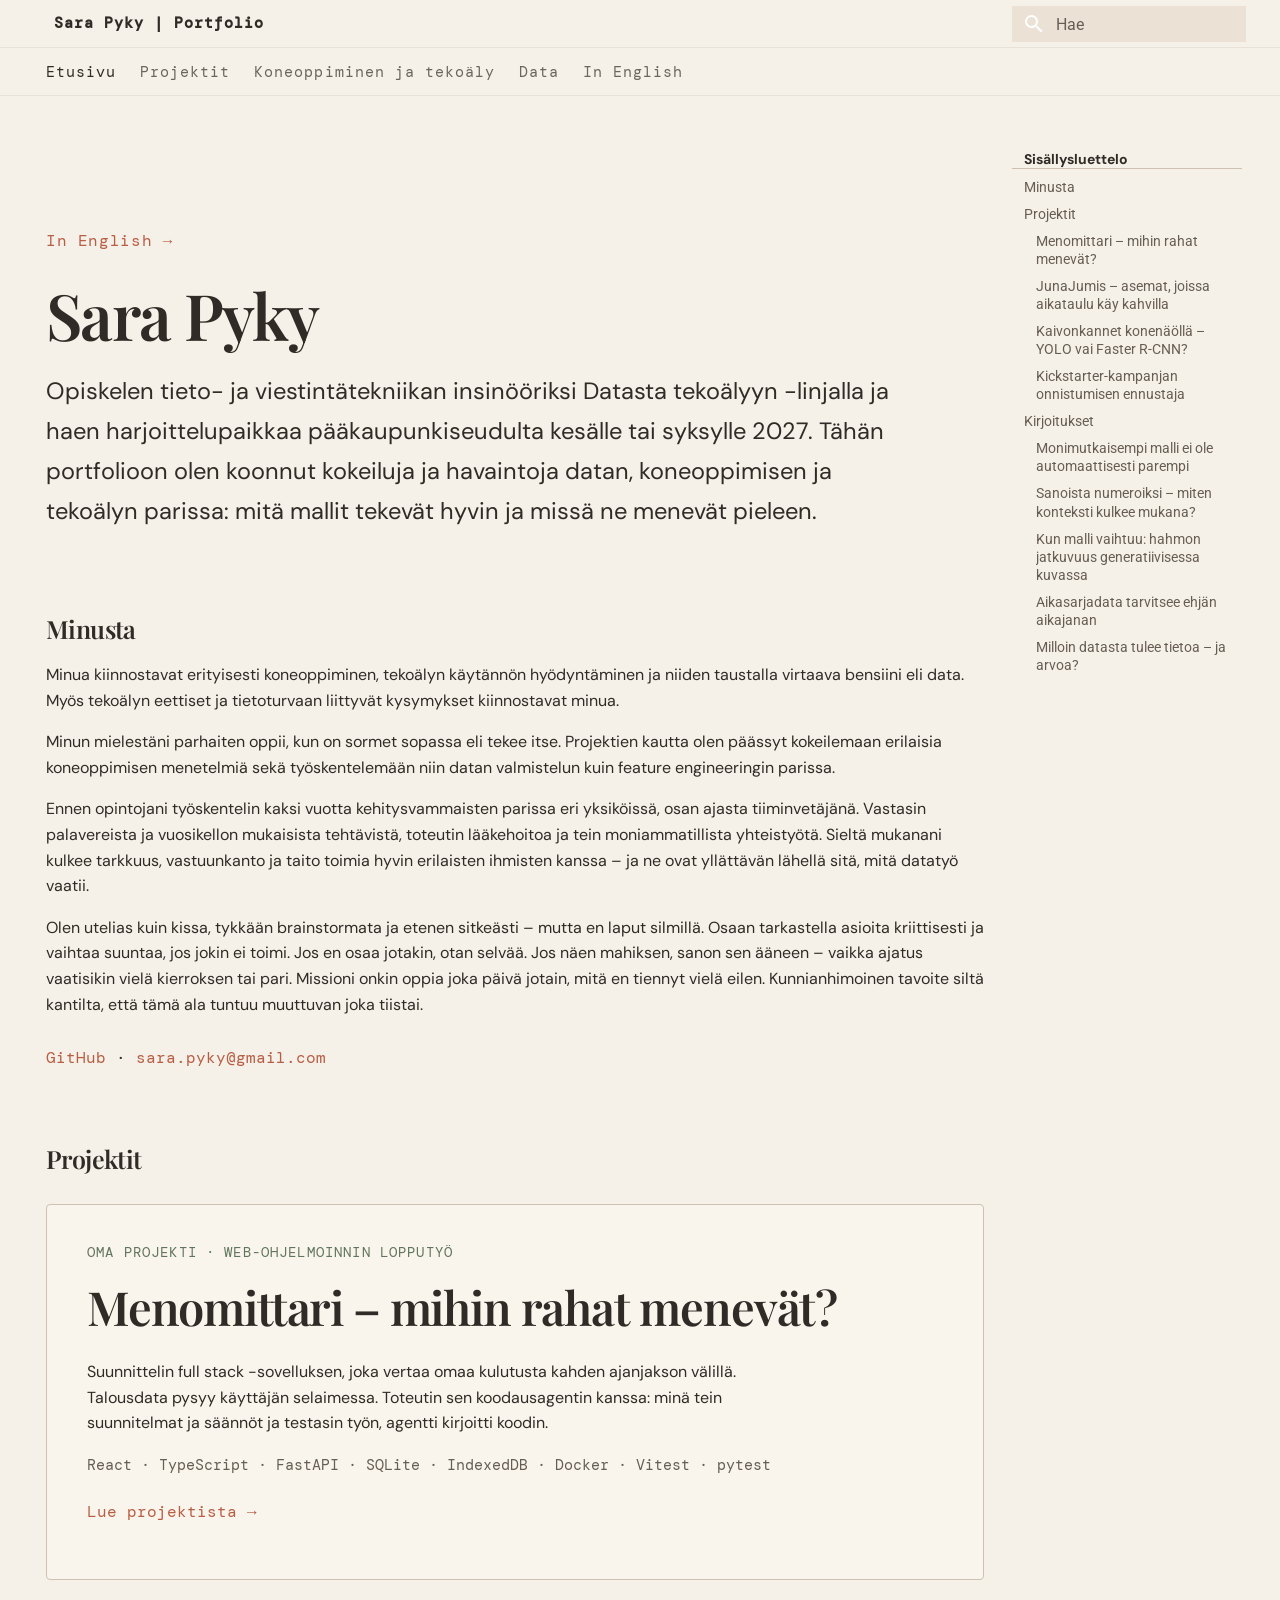
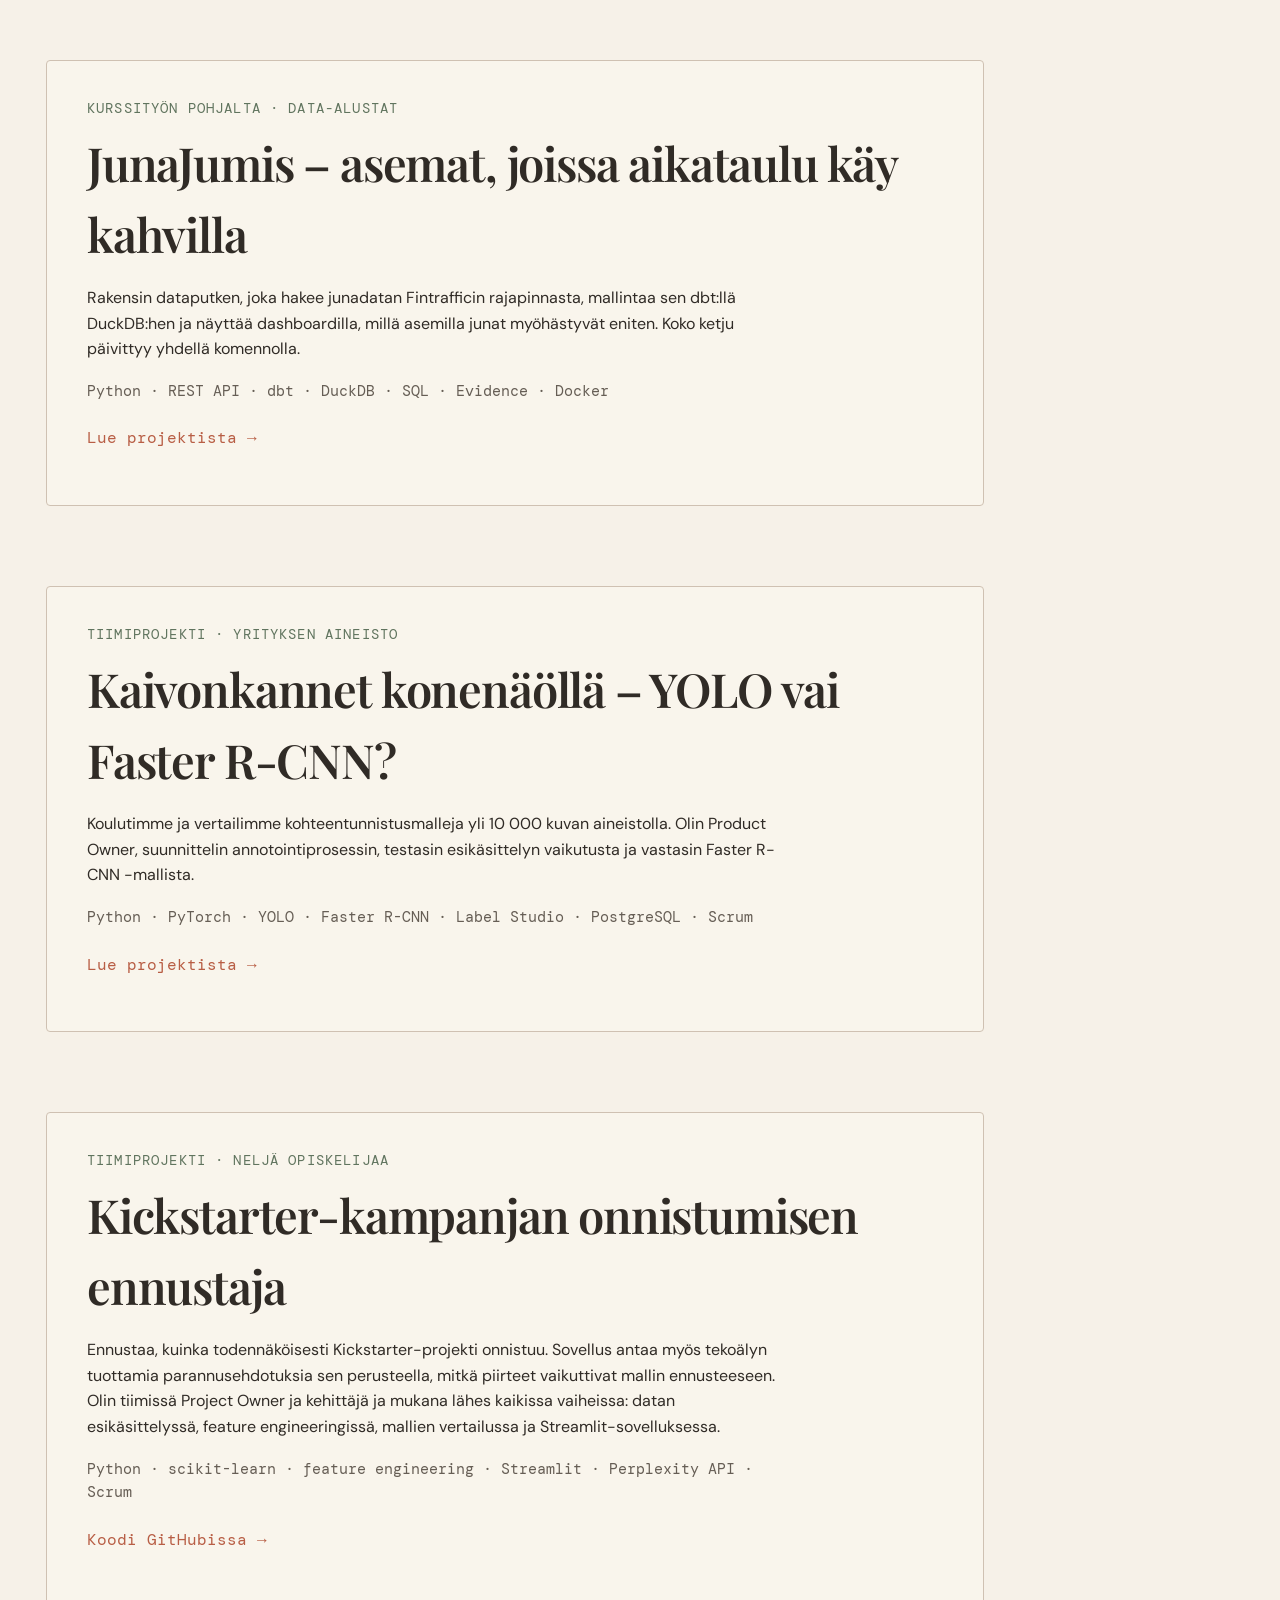
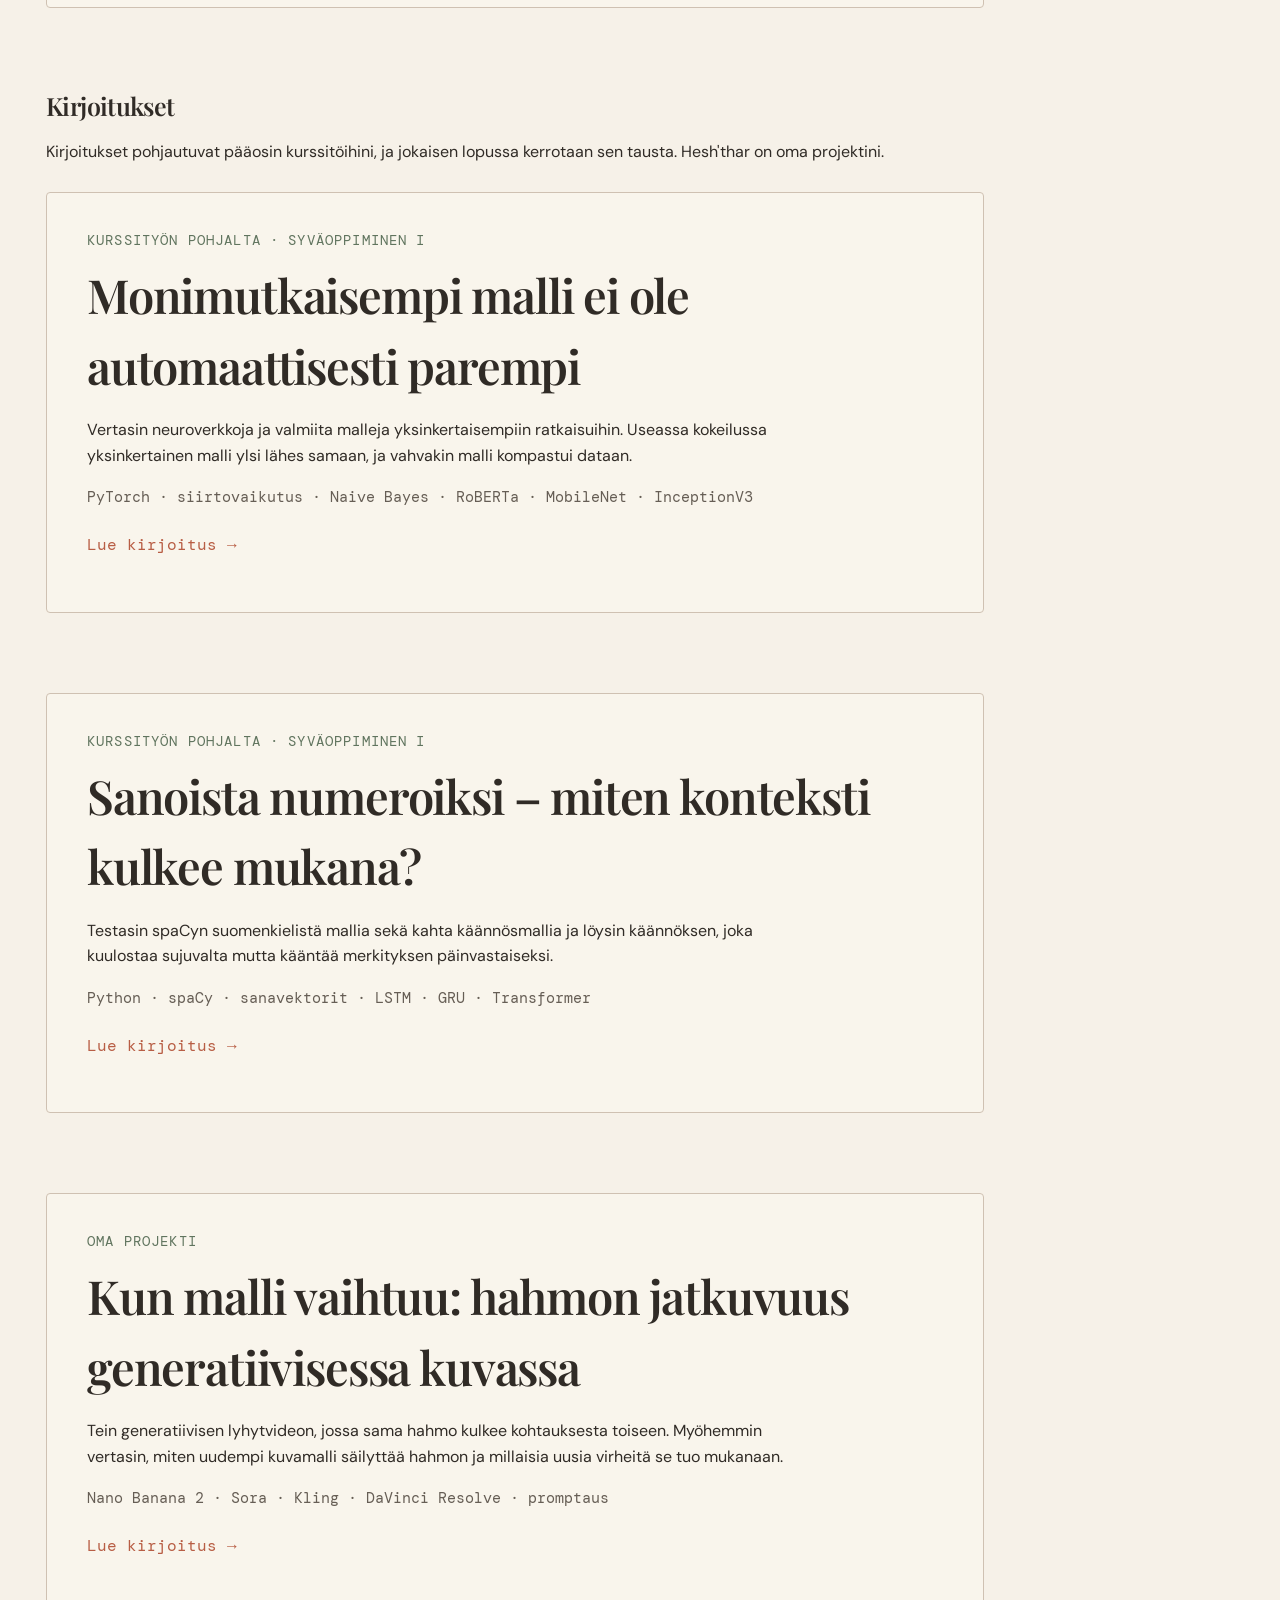
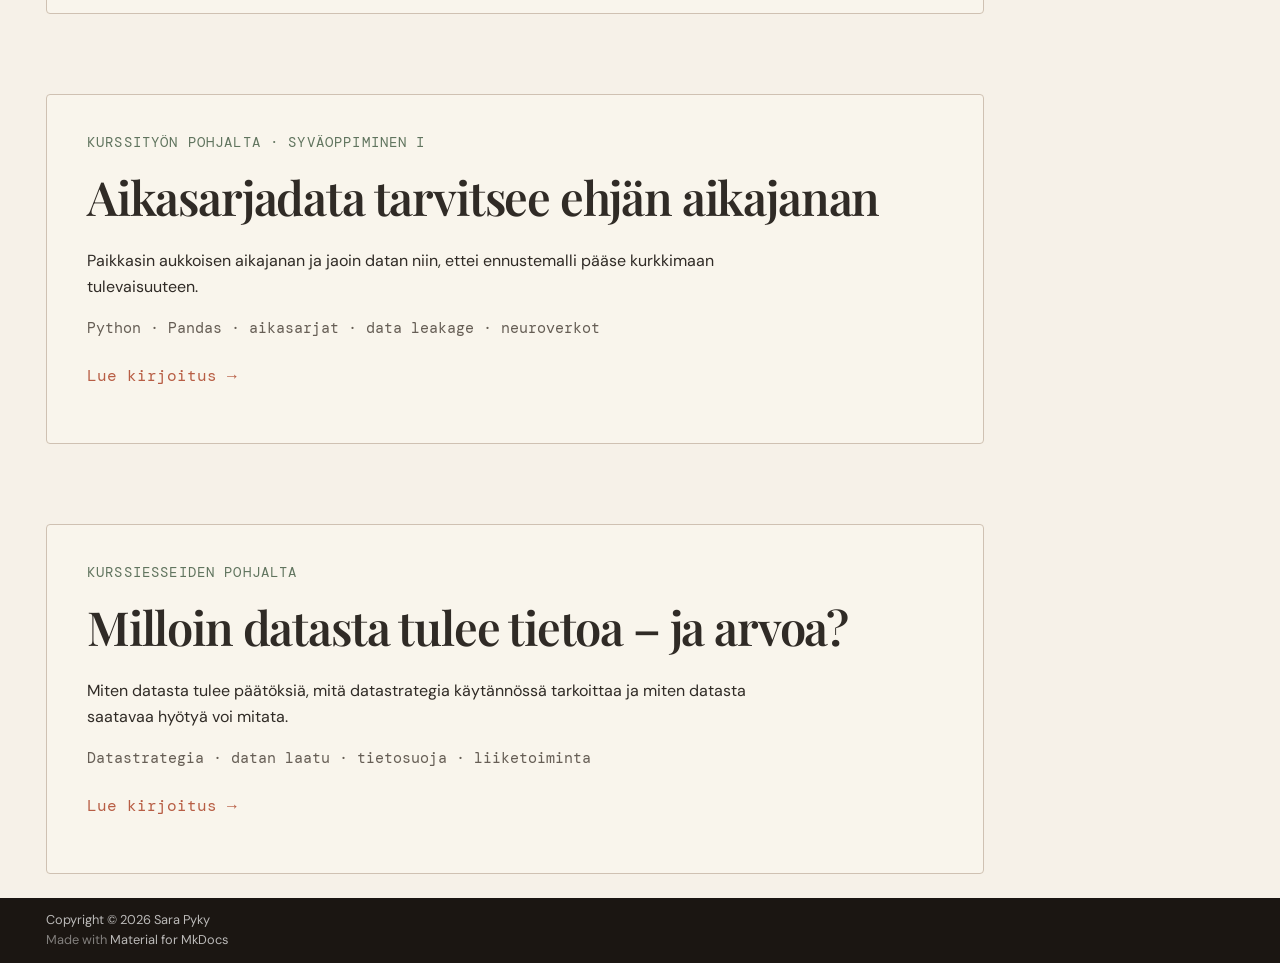
==== commit e1942e20: "Deploy portfolio 0474980" ====
--- a/index.html
+++ b/index.html
@@ -246,7 +246,7 @@
     
     
       <li class="md-tabs__item">
-        <a href="kirjoitukset/kieli-ja-konteksti/" class="md-tabs__link">
+        <a href="kirjoitukset/monimutkaisempi-malli/" class="md-tabs__link">
           
   
   
@@ -444,10 +444,21 @@
 </li>
         
           <li class="md-nav__item">
-  <a href="#kickstarter-projektin-onnistumisen-ennustaja" class="md-nav__link">
-    <span class="md-ellipsis">
-      
-        Kickstarter-projektin onnistumisen ennustaja
+  <a href="#kaivonkannet-konenaolla-yolo-vai-faster-r-cnn" class="md-nav__link">
+    <span class="md-ellipsis">
+      
+        Kaivonkannet konenäöllä – YOLO vai Faster R-CNN?
+      
+    </span>
+  </a>
+  
+</li>
+        
+          <li class="md-nav__item">
+  <a href="#kickstarter-kampanjan-onnistumisen-ennustaja" class="md-nav__link">
+    <span class="md-ellipsis">
+      
+        Kickstarter-kampanjan onnistumisen ennustaja
       
     </span>
   </a>
@@ -472,6 +483,17 @@
       <ul class="md-nav__list">
         
           <li class="md-nav__item">
+  <a href="#monimutkaisempi-malli-ei-ole-automaattisesti-parempi" class="md-nav__link">
+    <span class="md-ellipsis">
+      
+        Monimutkaisempi malli ei ole automaattisesti parempi
+      
+    </span>
+  </a>
+  
+</li>
+        
+          <li class="md-nav__item">
   <a href="#sanoista-numeroiksi-miten-konteksti-kulkee-mukana" class="md-nav__link">
     <span class="md-ellipsis">
       
@@ -487,17 +509,6 @@
     <span class="md-ellipsis">
       
         Kun malli vaihtuu: hahmon jatkuvuus generatiivisessa kuvassa
-      
-    </span>
-  </a>
-  
-</li>
-        
-          <li class="md-nav__item">
-  <a href="#miten-kuvasta-syntyy-toimiva-varipaletti" class="md-nav__link">
-    <span class="md-ellipsis">
-      
-        Miten kuvasta syntyy toimiva väripaletti?
       
     </span>
   </a>
@@ -645,6 +656,34 @@
 
               
             
+              
+                
+  
+  
+  
+  
+    <li class="md-nav__item">
+      <a href="projektit/kaivonkannet/" class="md-nav__link">
+        
+  
+  
+  <span class="md-ellipsis">
+    
+  
+    Kaivonkannet konenäöllä
+  
+
+    
+  </span>
+  
+  
+
+      </a>
+    </li>
+  
+
+              
+            
           </ul>
         </nav>
       
@@ -709,6 +748,34 @@
   
   
     <li class="md-nav__item">
+      <a href="kirjoitukset/monimutkaisempi-malli/" class="md-nav__link">
+        
+  
+  
+  <span class="md-ellipsis">
+    
+  
+    Monimutkaisempi malli ei ole automaattisesti parempi
+  
+
+    
+  </span>
+  
+  
+
+      </a>
+    </li>
+  
+
+              
+            
+              
+                
+  
+  
+  
+  
+    <li class="md-nav__item">
       <a href="kirjoitukset/kieli-ja-konteksti/" class="md-nav__link">
         
   
@@ -745,34 +812,6 @@
     
   
     Kun malli vaihtuu: hahmon jatkuvuus generatiivisessa kuvassa
-  
-
-    
-  </span>
-  
-  
-
-      </a>
-    </li>
-  
-
-              
-            
-              
-                
-  
-  
-  
-  
-    <li class="md-nav__item">
-      <a href="kirjoitukset/kuvan-varit/" class="md-nav__link">
-        
-  
-  
-  <span class="md-ellipsis">
-    
-  
-    Miten kuvasta syntyy toimiva väripaletti?
   
 
     
@@ -1007,10 +1046,21 @@
 </li>
         
           <li class="md-nav__item">
-  <a href="#kickstarter-projektin-onnistumisen-ennustaja" class="md-nav__link">
-    <span class="md-ellipsis">
-      
-        Kickstarter-projektin onnistumisen ennustaja
+  <a href="#kaivonkannet-konenaolla-yolo-vai-faster-r-cnn" class="md-nav__link">
+    <span class="md-ellipsis">
+      
+        Kaivonkannet konenäöllä – YOLO vai Faster R-CNN?
+      
+    </span>
+  </a>
+  
+</li>
+        
+          <li class="md-nav__item">
+  <a href="#kickstarter-kampanjan-onnistumisen-ennustaja" class="md-nav__link">
+    <span class="md-ellipsis">
+      
+        Kickstarter-kampanjan onnistumisen ennustaja
       
     </span>
   </a>
@@ -1035,6 +1085,17 @@
       <ul class="md-nav__list">
         
           <li class="md-nav__item">
+  <a href="#monimutkaisempi-malli-ei-ole-automaattisesti-parempi" class="md-nav__link">
+    <span class="md-ellipsis">
+      
+        Monimutkaisempi malli ei ole automaattisesti parempi
+      
+    </span>
+  </a>
+  
+</li>
+        
+          <li class="md-nav__item">
   <a href="#sanoista-numeroiksi-miten-konteksti-kulkee-mukana" class="md-nav__link">
     <span class="md-ellipsis">
       
@@ -1050,17 +1111,6 @@
     <span class="md-ellipsis">
       
         Kun malli vaihtuu: hahmon jatkuvuus generatiivisessa kuvassa
-      
-    </span>
-  </a>
-  
-</li>
-        
-          <li class="md-nav__item">
-  <a href="#miten-kuvasta-syntyy-toimiva-varipaletti" class="md-nav__link">
-    <span class="md-ellipsis">
-      
-        Miten kuvasta syntyy toimiva väripaletti?
       
     </span>
   </a>
@@ -1142,14 +1192,28 @@
 <p><a class="card-link" href="projektit/junajumis/">Lue projektista →</a></p>
 </div>
 <div class="article-card">
+<p class="card-meta">Tiimiprojekti · yrityksen aineisto</p>
+<h3 id="kaivonkannet-konenaolla-yolo-vai-faster-r-cnn">Kaivonkannet konenäöllä – YOLO vai Faster R-CNN?</h3>
+<p>Koulutimme ja vertailimme kohteentunnistusmalleja yli 10 000 kuvan aineistolla. Olin Product Owner, suunnittelin annotointiprosessin, testasin esikäsittelyn vaikutusta ja vastasin Faster R-CNN -mallista.</p>
+<p class="card-tags">Python · PyTorch · YOLO · Faster R-CNN · Label Studio · PostgreSQL · Scrum</p>
+<p><a class="card-link" href="projektit/kaivonkannet/">Lue projektista →</a></p>
+</div>
+<div class="article-card">
 <p class="card-meta">Tiimiprojekti · neljä opiskelijaa</p>
-<h3 id="kickstarter-projektin-onnistumisen-ennustaja">Kickstarter-projektin onnistumisen ennustaja</h3>
+<h3 id="kickstarter-kampanjan-onnistumisen-ennustaja">Kickstarter-kampanjan onnistumisen ennustaja</h3>
 <p>Ennustaa, kuinka todennäköisesti Kickstarter-projekti onnistuu. Sovellus antaa myös tekoälyn tuottamia parannusehdotuksia sen perusteella, mitkä piirteet vaikuttivat mallin ennusteeseen. Olin tiimissä Project Owner ja kehittäjä ja mukana lähes kaikissa vaiheissa: datan esikäsittelyssä, feature engineeringissä, mallien vertailussa ja Streamlit-sovelluksessa.</p>
 <p class="card-tags">Python · scikit-learn · feature engineering · Streamlit · Perplexity API · Scrum</p>
 <p><a class="card-link" href="https://github.com/tuuturulla/ml-kickstarter-project">Koodi GitHubissa →</a></p>
 </div>
 <h2 id="kirjoitukset">Kirjoitukset</h2>
 <p>Kirjoitukset pohjautuvat pääosin kurssitöihini, ja jokaisen lopussa kerrotaan sen tausta. Hesh'thar on oma projektini.</p>
+<div class="article-card">
+<p class="card-meta">Kurssityön pohjalta · Syväoppiminen I</p>
+<h3 id="monimutkaisempi-malli-ei-ole-automaattisesti-parempi">Monimutkaisempi malli ei ole automaattisesti parempi</h3>
+<p>Vertasin neuroverkkoja ja valmiita malleja yksinkertaisempiin ratkaisuihin. Useassa kokeilussa yksinkertainen malli ylsi lähes samaan, ja vahvakin malli kompastui dataan.</p>
+<p class="card-tags">PyTorch · siirtovaikutus · Naive Bayes · RoBERTa · MobileNet · InceptionV3</p>
+<p><a class="card-link" href="kirjoitukset/monimutkaisempi-malli/">Lue kirjoitus →</a></p>
+</div>
 <div class="article-card">
 <p class="card-meta">Kurssityön pohjalta · Syväoppiminen I</p>
 <h3 id="sanoista-numeroiksi-miten-konteksti-kulkee-mukana">Sanoista numeroiksi – miten konteksti kulkee mukana?</h3>
@@ -1165,13 +1229,6 @@
 <p><a class="card-link" href="kirjoitukset/genai-hahmon-jatkuvuus/">Lue kirjoitus →</a></p>
 </div>
 <div class="article-card">
-<p class="card-meta">Kurssityön pohjalta · Johdatus koneoppimiseen</p>
-<h3 id="miten-kuvasta-syntyy-toimiva-varipaletti">Miten kuvasta syntyy toimiva väripaletti?</h3>
-<p>Kirjoitin skriptin, joka muodostaa kuvasta väripaletin k-Meansilla, ja vertasin RGB- ja HSV-väriavaruutta. Klustereiden määrän valitsin elbow-menetelmällä.</p>
-<p class="card-tags">Python · OpenCV · scikit-learn · k-Means · klusterointi</p>
-<p><a class="card-link" href="kirjoitukset/kuvan-varit/">Lue kirjoitus →</a></p>
-</div>
-<div class="article-card">
 <p class="card-meta">Kurssityön pohjalta · Syväoppiminen I</p>
 <h3 id="aikasarjadata-tarvitsee-ehjan-aikajanan">Aikasarjadata tarvitsee ehjän aikajanan</h3>
 <p>Paikkasin aukkoisen aikajanan ja jaoin datan niin, ettei ennustemalli pääse kurkkimaan tulevaisuuteen.</p>
--- a/stylesheets/extra.css
+++ b/stylesheets/extra.css
@@ -494,3 +494,15 @@
   color: var(--portfolio-rust) !important;
   box-shadow: none !important;
 }
+
+/* "Takaisin ylös" button: use the portfolio colours in both colour schemes. */
+.md-top {
+  background-color: var(--portfolio-paper);
+  color: var(--portfolio-muted);
+}
+
+.md-top:focus,
+.md-top:hover {
+  background-color: var(--portfolio-rust);
+  color: #fff9f2;
+}
